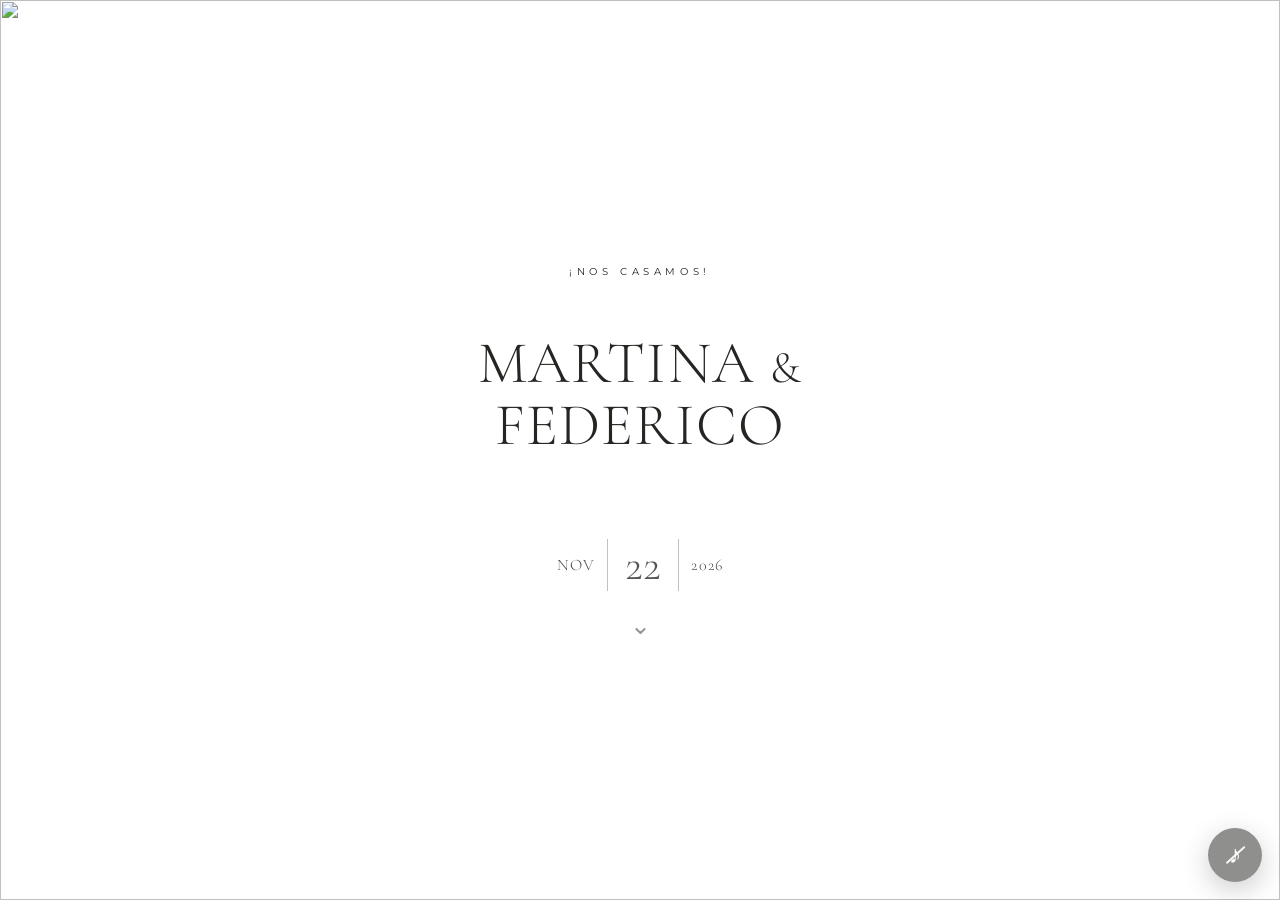
==== index.html @ 3eccc439 "Add files via upload" ====
<!doctype html>
<html lang="es">
<head>
<meta charset="utf-8">
<meta name="viewport" content="width=device-width,initial-scale=1,viewport-fit=cover">
<meta name="theme-color" content="#f8f7f4">
<title>Martina &amp; Federico · Botánica · Invitación</title>
<link rel="preconnect" href="https://fonts.googleapis.com">
<link rel="preconnect" href="https://fonts.gstatic.com" crossorigin>
<link href="https://fonts.googleapis.com/css2?family=Allura&amp;family=Bodoni+Moda:opsz,wght@6..96,400;6..96,500&amp;family=Cinzel:wght@400;500&amp;family=Cormorant+Garamond:wght@300;400;500;600&amp;family=DM+Serif+Display&amp;family=Italiana&amp;family=Libre+Baskerville:wght@400;700&amp;family=Marcellus&amp;family=Montserrat:wght@300;400;500;600&amp;family=Mrs+Saint+Delafield&amp;family=Patrick+Hand&amp;family=Playfair+Display:wght@400;500;600&amp;family=Sacramento&amp;display=swap" rel="stylesheet">
<link href="style.css?v=3" rel="stylesheet">
</head>
<body>
<main class="catalog">
<article class="invite invite-01" data-couple="Martina &amp; Federico" data-date="2026-11-22T19:00:00" data-duration="6" data-location="Iglesia San Juan Bautista, Montevideo, Uruguay">
<section class="s1-hero section section-hero">
<picture class="hero-botanical-frame" aria-hidden="true">
  <source media="(max-width: 700px)" srcset="assets/hero_botanical_mobile.png">
  <img src="assets/hero_botanical_desktop.png" alt="">
</picture>
<div class="hero-center">
<p class="tiny caps">¡NOS CASAMOS!</p>
<h1 class="serif-names">MARTINA <span>&amp;</span><br/>FEDERICO</h1>
<div class="date-stack"><span>NOV</span><b>22</b><span>2026</span></div>
<button aria-label="Seguir" class="chevron" data-next-section="">⌄</button>
</div>
</section>
<section class="s1-count band band-mist">
<p class="band-kicker">Bienvenidos a nuestra boda</p>
<div class="digital-countdown" data-countdown="digital"></div>
</section>
<section class="section s1-events">
<div class="twocol narrow-wide">
<div class="event-simple">
<img alt="" aria-hidden="true" class="ref-icon event-ref" src="assets/icon_church.png"/>
<h2>CEREMONIA</h2>
<p>22 de Noviembre<br/>19:00 hs<br/>Iglesia San Juan Bautista<br/>Montevideo</p>
<button class="pill pill-sage" data-map="Iglesia San Juan Bautista Montevideo Uruguay">LLEGAR A LA CEREMONIA</button>
</div>
<div class="event-simple">
<img alt="" aria-hidden="true" class="ref-icon event-ref" src="assets/icon_toast.png"/>
<h2>FIESTA</h2>
<p>Después de la ceremonia<br/>La Baguala<br/>Camino de los Horneros<br/>¡Te esperamos!</p>
<button class="pill pill-sage" data-map="Camino de los Horneros Canelones Uruguay">LLEGAR A LA FIESTA</button>
</div>
</div>
</section>
<section class="section s1-gallery">
<h2 class="section-title">NOSOTROS...</h2>
<div class="photo-strip four">
<img alt="Pareja caminando" decoding="async" loading="lazy" referrerpolicy="no-referrer" src="https://images.unsplash.com/photo-1520854221256-17451cc331bf?auto=format&amp;fit=crop&amp;w=900&amp;q=88"/>
<img alt="Pareja celebrando" decoding="async" loading="lazy" referrerpolicy="no-referrer" src="https://images.unsplash.com/photo-1511285560929-80b456fea0bc?auto=format&amp;fit=crop&amp;w=900&amp;q=88"/>
<img alt="Pareja al aire libre" decoding="async" loading="lazy" referrerpolicy="no-referrer" src="https://images.unsplash.com/photo-1522673607200-164d1b6ce486?auto=format&amp;fit=crop&amp;w=900&amp;q=88"/>
<img alt="Pareja abrazada" decoding="async" loading="lazy" referrerpolicy="no-referrer" src="https://images.unsplash.com/photo-1516589178581-6cd7833ae3b2?auto=format&amp;fit=crop&amp;w=900&amp;q=88"/>
</div>
</section>
<section class="band band-sage gift-band">
<img alt="" aria-hidden="true" class="ref-icon gift-ref" src="assets/icon_gift_white.png"/>
<p>Si deseás realizarnos un regalo podés colaborar con nuestra Luna de Miel.</p>
<button class="pill pill-white" data-gift="">VER DATOS BANCARIOS</button>
</section>
<section class="section social-block">
<img alt="" aria-hidden="true" class="ref-icon instagram-ref" src="assets/icon_instagram.png"/>
<h2>@martinafede</h2>
<p>¡Preparate para nuestro gran día!<br/>Ya podés seguirnos y etiquetarnos en tus fotos y videos.</p>
<button class="pill pill-sage">VER EN INSTAGRAM</button>
</section>
<section class="band band-mist dress-mini">
<img alt="" aria-hidden="true" class="ref-icon dress-ref" src="assets/icon_dresscode_white.png"/>
<p>DRESS CODE</p>
</section>
<section class="section rsvp-block paper-texture">
<h2 class="section-title">CONFIRMACIÓN DE ASISTENCIA</h2>
<p>Esperamos que seas parte de esta gran celebración. ¡Confirmá tu asistencia!</p>
<button class="pill pill-sage" data-rsvp="Martina &amp; Federico">CONFIRMAR ASISTENCIA</button>
</section>
<section class="section song-block">
<img alt="" aria-hidden="true" class="ref-icon music-ref" src="assets/icon_music.png"/>
<h2 class="section-title">¿QUÉ CANCIONES NO PUEDEN FALTAR?</h2>
<p>¡Ayudanos sugiriendo las canciones que pensás que no pueden faltar en la fiesta!</p>
<button class="pill pill-sage" data-song="">SUGERIR CANCIÓN</button>
</section>
<section class="band band-sage info-band">
<h2>INFO ÚTIL</h2>
<p>Te dejamos sugerencias de alojamiento y traslados para que aproveches este fin de semana al máximo.</p>
<button class="pill pill-white">VER MÁS</button>
</section>
<section class="band band-mist thank-band">¡Gracias por acompañarnos en este momento tan importante!</section>
<footer class="footer-demo"><div><b>¿TE GUSTÓ NUESTRO DEMO?</b><span>Contactanos · Invitaciones personalizadas</span></div><div><b>SEGUINOS EN INSTAGRAM</b><span>@artedecostudio</span></div></footer>
</article>
</main>
<audio data-invite-track="0" src="assets/track-01.mp3" loop preload="metadata"></audio>
<button aria-label="Activar música" aria-pressed="false" class="music-fab" id="musicFab" type="button"><span class="music-note">♪</span><span class="music-state">OFF</span></button>
<div class="lightbox" id="lightbox" aria-hidden="true"><button aria-label="Cerrar" class="lightbox-backdrop" data-lightbox-close></button><button aria-label="Cerrar" class="lightbox-close" data-lightbox-close>×</button><button aria-label="Anterior" class="lightbox-nav lightbox-prev" id="lightboxPrev">‹</button><div class="lightbox-stage"><img alt="" id="lightboxImg"/><div class="lightbox-caption" id="lightboxCaption"></div></div><button aria-label="Siguiente" class="lightbox-nav lightbox-next" id="lightboxNext">›</button></div>
<div class="modal" id="modal" aria-hidden="true"><button aria-label="Cerrar" class="modal-backdrop" data-close></button><div class="modal-card" role="dialog" aria-modal="true"><button aria-label="Cerrar" class="modal-x" data-close>×</button><div id="modalBody"></div></div></div>
<script src="script.js?v=2" defer></script>
</body>
</html>
---- style.css ----
:root{
  --ink:#4d4c49;
  --muted:#777570;
  --sage:#afc58e;
  --mist:#b9c6c5;
  --olive:#a9ae93;
  --beige:#d5c0ad;
  --blue:#6486a5;
  --ivory:#fbfaf7;
  --paper:#f9f7f1;
}
*{box-sizing:border-box}
html, body{margin:0;width:100%;height:100%;overflow:hidden;background:#fff;color:var(--ink);font-family:"Montserrat",Arial,sans-serif}
button{font:inherit;color:inherit}.catalog{display:flex;width:100vw;height:100dvh;overflow-x:auto;overflow-y:hidden;scroll-snap-type:x mandatory;scroll-behavior:smooth;scrollbar-width:none;overscroll-behavior:none}.catalog::-webkit-scrollbar, .invite::-webkit-scrollbar{display:none}.invite{position:relative;flex:0 0 100vw;width:100vw;height:100dvh;overflow-y:auto;overflow-x:hidden;scroll-snap-align:start;scroll-snap-stop:always;background:#fff;scroll-behavior:smooth;scrollbar-width:none}.section, .band{position:relative;width:100%;display:flex;align-items:center;justify-content:center;text-align:center}.section{padding:58px 5vw;background:#fff}.section-hero{min-height:100dvh}.band{padding:38px 5vw}.tiny{font-size:8px}.caps, .section-title, .event-simple h2, .spaced-title{letter-spacing:.22em}.section-title{font:400 15px "Montserrat",Arial,sans-serif;margin:0 0 25px}.narrow-wide{width:min(1030px,92vw);margin:auto}.twocol{display:grid;grid-template-columns:1fr 1fr;gap:70px}.pill{border:0;border-radius:30px;padding:8px 23px;font-size:7px;letter-spacing:.03em;cursor:pointer;transition:.2s;min-width:126px}.pill:hover{transform:translateY(-1px);filter:brightness(.98)}.pill-white{background:#fff;color:#89957d}.pill-sage{background:#abc184;color:#fff}.pill-olive{background:#a9ae93;color:#fff}.pill-gray{background:#d5d5d3;color:#fff}.pill-beige{background:#d8c3b0;color:#fff}.pill-blue{background:#6688a5;color:#fff}.text-link{border:0;background:none;text-decoration:underline;font-size:9px;cursor:pointer}.paper-texture, .paper-texture-blue{background-color:#faf8f4;background-image:url('assets/css_asset_01.svg')}.paper-texture-blue{background-color:#fbf9f3}
/* flotantes de referencia */
.sound-fab{position:fixed;z-index:1000;right:17px;top:16px;width:34px;height:34px;border-radius:50%;border:0;background:#8f908e;color:#fff;display:grid;place-items:center;font-size:11px;opacity:.92;cursor:pointer}.consult-fab{position:fixed;z-index:1000;right:17px;bottom:18px;display:flex;flex-direction:column;align-items:flex-end;gap:5px}.consult-fab span{font-size:7px;line-height:1.2;background:#252525;color:white;padding:6px 8px;border-radius:3px;text-align:center}.consult-fab button{width:34px;height:34px;border:0;border-radius:50%;background:#22dd66;color:white;font-size:19px;box-shadow:0 2px 6px #0002;cursor:pointer}.edge{position:fixed;z-index:999;top:40%;height:20%;width:34px;border:0;background:transparent;color:transparent;font-size:34px;cursor:pointer;transition:.25s}.edge:hover{color:#4448;background:linear-gradient(90deg,#fff9,transparent)}.edge-left{left:0}.edge-right{right:0}.edge-right:hover{background:linear-gradient(-90deg,#fff9,transparent)}
/* icons lineales puramente CSS */
.icon-line{width:42px;height:38px;margin:0 auto 15px;position:relative;color:#777}.church-icon:before{content:"⌂";position:absolute;inset:0;font:300 36px/38px "Cormorant Garamond",serif}.toast-icon:before{content:"♧";position:absolute;inset:0;font:300 37px/38px "Cormorant Garamond",serif;transform:rotate(90deg)}.gift-outline{width:28px;height:27px;border:1.4px solid currentColor;margin:0 auto 17px;position:relative}.gift-outline:before{content:"";position:absolute;left:-4px;right:-4px;top:5px;height:1px;background:currentColor}.gift-outline:after{content:"⌁";position:absolute;left:5px;top:-14px;font-size:22px}.instagram-outline{width:29px;height:29px;border:2px solid #30302e;border-radius:8px;margin:0 auto 15px;position:relative}.instagram-outline:before{content:"";position:absolute;width:8px;height:8px;border:2px solid #30302e;border-radius:50%;left:8px;top:8px}.instagram-outline:after{content:"";position:absolute;width:3px;height:3px;background:#30302e;border-radius:50%;right:5px;top:4px}.dress-outline{width:55px;height:30px;margin:auto;position:relative}.dress-outline:before{content:"♧  ♢";font:300 29px/30px "Cormorant Garamond",serif;letter-spacing:4px}.music-outline{font-size:35px;margin-bottom:16px;color:#505050}
/* 01 */
.invite-01{color:#50514d}.s1-hero{background:#fff;overflow:hidden}.hero-center{position:relative;z-index:3;transform:translateY(-6px)}.hero-center .tiny{letter-spacing:.38em;margin-bottom:24px}.serif-names{font:400 clamp(42px,4.2vw,61px)/1.05 "Cormorant Garamond",serif;letter-spacing:.01em;margin:0;color:#343633}.serif-names span{font-size:.75em;font-weight:300}.date-stack{display:flex;align-items:center;justify-content:center;gap:11px;margin-top:30px;color:#555}.date-stack span{font:400 10px "Cormorant Garamond",serif;letter-spacing:.08em}.date-stack b{font:300 31px "Cormorant Garamond",serif;padding:0 13px;border-left:1px solid #bfc2bd;border-right:1px solid #bfc2bd}.chevron{margin-top:28px;border:0;background:none;font-size:25px;font-weight:300;cursor:pointer;opacity:.6}.chevron.light{color:#fff}.botanical-sprig{position:absolute;pointer-events:none;z-index:1;filter:saturate(.82)}.sprig-tl{left:-8px;top:-12px;width:230px}.sprig-tr{right:-5px;top:-4px;width:205px}.sprig-bl{left:-18px;bottom:-18px;width:180px}.sprig-br{right:-8px;bottom:-18px;width:235px}.sprig-tc{left:50%;top:-8px;width:180px;transform:translateX(-50%)}.sprig-bc{left:50%;bottom:-13px;width:180px;transform:translateX(-50%)}.hero-center{position:relative;z-index:3;transform:translateY(-6px)}.hero-center .tiny{letter-spacing:.38em;margin-bottom:24px}.serif-names{font:400 clamp(42px,4.2vw,61px)/1.05 "Cormorant Garamond",serif;letter-spacing:.01em;margin:0;color:#343633}.serif-names span{font-size:.75em;font-weight:300}.date-stack{display:flex;align-items:center;justify-content:center;gap:11px;margin-top:30px;color:#555}.date-stack span{font:400 10px "Cormorant Garamond",serif;letter-spacing:.08em}.date-stack b{font:300 31px "Cormorant Garamond",serif;padding:0 13px;border-left:1px solid #bfc2bd;border-right:1px solid #bfc2bd}.chevron{margin-top:28px;border:0;background:none;font-size:25px;font-weight:300;cursor:pointer;opacity:.6}.chevron.light{color:#fff}.band-mist{background:#b8c5c4;color:white}.band-sage{background:#b2c78f;color:#fff}.band-kicker{font-size:8px;margin:0 0 9px;opacity:.88}.digital-countdown{display:flex;align-items:flex-end;justify-content:center;gap:18px;color:inherit}.digital-countdown .unit{min-width:48px;position:relative}.digital-countdown .unit:not(:last-child):after{content:":" ;position:absolute;right:-12px;top:-1px;font-size:18px}.digital-countdown b{display:block;font-size:20px;font-weight:400;letter-spacing:.06em}.digital-countdown span{display:block;font-size:6px;margin-top:2px;opacity:.75}.s1-events{min-height:295px}.event-simple h2{font-size:13px;font-weight:400;margin:0 0 11px}.event-simple p{font:300 9px/1.65 "Montserrat",sans-serif;color:#71726e;margin:0 0 13px}.s1-gallery{min-height:350px;flex-direction:column}.photo-strip{width:min(1050px,90vw);display:grid;gap:3px}.photo-strip.four{grid-template-columns:repeat(4,1fr)}.photo-strip img{width:100%;height:178px;object-fit:cover;display:block}.gift-band{min-height:205px;flex-direction:column;font-size:8px}.gift-band p{opacity:.9}.social-block{min-height:240px;flex-direction:column}.social-block h2{font-size:14px;font-weight:400;margin:0 0 7px}.social-block p{font-size:8px;line-height:1.7;color:#74736f}.dress-mini{height:120px;flex-direction:column;color:#fff;font-size:7px;letter-spacing:.16em}.rsvp-block{min-height:260px;flex-direction:column}.rsvp-block p, .song-block p, .info-band p{font-size:8px;line-height:1.65;color:#76736f}.song-block{min-height:280px;flex-direction:column}.info-band{min-height:210px;flex-direction:column;color:#fff}.info-band h2{font-size:14px;font-weight:400;letter-spacing:.22em}.info-band p{color:#fff;opacity:.78}.thank-band{min-height:110px;font-size:7px;color:#fff}.footer-demo{min-height:110px;padding:28px 9vw;display:grid;grid-template-columns:1fr 1fr;gap:50px;background:#fff}.footer-demo div{display:flex;flex-direction:column;gap:4px}.footer-demo b{font-size:10px;letter-spacing:.18em;font-weight:400}.footer-demo span{font-size:7px;color:#777}
/* 02 */
.photo-hero{padding:0;overflow:hidden}.photo-cover{position:absolute;inset:0;background-size:cover;background-position:center}.darken{position:absolute;inset:0;background:rgba(23,28,24,.30)}.script-hero{position:relative;z-index:2;color:#fff}.arc-text{display:block;font-size:10px;letter-spacing:.34em;transform:translateY(12px)}.script-hero h1{font:400 clamp(58px,6.8vw,96px)/.72 "Mrs Saint Delafield",cursive;margin:24px 0 18px}.script-hero h1 small{font-size:.56em}.photo-grid{display:grid;width:min(1050px,92vw);margin:auto;gap:3px}.photo-grid.eight{grid-template-columns:repeat(4,1fr)}.photo-grid.eight img{width:100%;height:160px;object-fit:cover;display:block}
/* 03 */
.giant-date{position:absolute;inset:30px 0 0;display:flex;flex-direction:column;align-items:center;justify-content:center;font:300 118px/.58 "Cormorant Garamond",serif;color:#dcdad6;opacity:.9;letter-spacing:-.04em}
/* 04 */
.champagne-doodle{width:180px;color:#49627d;margin-bottom:3px}.doodle-heart{fill:#bd3434;stroke:none;font-size:11px}.hand-name{font:500 36px "Caveat",cursive;color:#264c77;margin:3px 0}.hand-sub{font:500 14px "Caveat",cursive;margin:0}.ring-countdown{display:flex;justify-content:center;gap:22px;margin:0 auto 22px}.ring-countdown .ring{width:86px;height:86px;border:1px solid #878a8c;border-left-color:transparent;border-radius:50%;display:flex;flex-direction:column;align-items:center;justify-content:center}.ring b{font:400 16px "Cormorant Garamond",serif}.ring span{font-size:6px;color:#777}.rings-doodle{font:300 50px "Cormorant Garamond",serif;margin:0 0 10px;letter-spacing:-14px;color:#333}.spaced-title{font:400 17px "Italiana",serif;margin:7px 0 17px}.wedding-details{width:min(720px,85vw);gap:90px}.wedding-details h3{font:400 17px "Cormorant Garamond",serif;color:#55728e;margin:0 0 8px}.wedding-details p{font:400 9px/1.5 "Cormorant Garamond",serif}.calendar-doodle{font-size:35px;margin:25px 0 8px}.bow-doodle{font-size:35px}.camera-doodle{font:400 46px "Cormorant Garamond",serif}.nosotros-title{margin-top:42px!important}.photo-grid.compact{margin-top:18px}.balloon-doodle{font-size:40px;margin-bottom:12px}.party-white-card{position:relative;z-index:2;background:#fbfaf7;width:min(760px,86vw);padding:30px;color:#29343f}.party-white-card h2{font:400 16px "Italiana",serif;letter-spacing:.22em}.party-white-card p{font:400 9px/1.6 "Cormorant Garamond",serif}.party-lineart{position:absolute;left:0;right:0;bottom:-22px;height:155px;opacity:.22;background:repeating-radial-gradient(ellipse at center,#163d63 0 2px,transparent 3px 18px)}
/* 05 */
.beige-rings .ring{border-color:#8f8a83;border-left-color:transparent}.heart-disc{width:38px;height:38px;border-radius:50%;display:grid;place-items:center;background:#e0cdb9;color:white;margin:2px 0 14px;font-size:17px}.venue-cards{width:min(950px,88vw);display:grid;grid-template-columns:1fr 1fr;gap:45px}.venue-cards article{background:#fff}.venue-cards img{display:block;width:100%;height:240px;object-fit:cover}.venue-cards article>div{padding:18px 25px 23px}.venue-cards h2{font:400 18px "Cormorant Garamond",serif;color:#c7b39f;margin:0 0 7px}.venue-cards p{font:400 9px/1.55 "Cormorant Garamond",serif;color:#777}.bokeh-photo{position:absolute;inset:0;background-image:url("https://images.unsplash.com/photo-1519167758481-83f550bb49b3?auto=format&fit=crop&w=1900&q=88");background-size:cover;background-position:center;filter:blur(1px)}.rsvp-glass{position:relative;z-index:2;width:min(650px,78vw);background:rgba(255,255,255,.86);padding:38px}.rsvp-glass h2{font:400 18px "Cormorant Garamond",serif;color:#c6b29d}.rsvp-glass p{font:400 9px "Cormorant Garamond",serif}.rsvp-glass .pill{display:block;margin:8px auto}.single-carousel{display:grid;grid-template-columns:60px minmax(250px,430px) 60px;align-items:center;gap:15px;margin-top:35px}.single-carousel img{width:100%;height:300px;object-fit:cover}.slide-arrow{border:0;background:none;font:400 28px "Cormorant Garamond",serif;cursor:pointer}.wood-texture{min-height:320px;background-color:#eee8e1;background-image:repeating-linear-gradient(0deg,#fff2 0 2px,#00000005 3px 4px)}.gift-card{width:min(700px,80vw);background:#fffffff0;padding:35px}.gift-circle{width:38px;height:38px;border-radius:50%;background:#e5d4c3;color:#fff;display:grid;place-items:center;margin:0 auto 15px}.gift-card p{font:400 9px "Cormorant Garamond",serif}.closing-photo{position:absolute;inset:0;background-image:linear-gradient(#39434775,#39434775),url("https://images.unsplash.com/photo-1494774157365-9e04c6720e47?auto=format&fit=crop&w=1900&q=86");background-size:cover;background-position:center 45%;filter:blur(1px)}
/* modal */
.modal{position:fixed;inset:0;z-index:2000;display:none;place-items:center}.modal.open{display:grid}.modal-backdrop{position:absolute;inset:0;border:0;background:#0008}.modal-card{position:relative;width:min(500px,88vw);background:#fff;padding:38px 32px;text-align:center;box-shadow:0 20px 80px #0003}.modal-x{position:absolute;right:10px;top:7px;border:0;background:none;font-size:22px;cursor:pointer}.modal-card h2{font:400 27px "Cormorant Garamond",serif}.modal-card p{font-size:10px;line-height:1.6}.modal-card form{display:grid;gap:9px}.modal-card input, .modal-card textarea, .modal-card select{width:100%;padding:10px 12px;border:1px solid #ddd;background:#fff;font:400 11px "Montserrat",sans-serif}.modal-card textarea{min-height:72px;resize:vertical}
@media(max-width:720px){
 .section{padding:48px 20px}.section-hero{min-height:100svh}.twocol{grid-template-columns:1fr;gap:45px}.event-simple+.event-simple{border-top:1px solid #eee;padding-top:35px}.photo-strip.four{grid-template-columns:repeat(2,1fr)}.photo-strip img{height:145px}.photo-grid.eight{grid-template-columns:repeat(2,1fr)}.photo-grid.eight img{height:150px}.footer-demo{grid-template-columns:1fr;text-align:center;gap:18px}.digital-countdown{gap:11px}.digital-countdown .unit{min-width:40px}.ring-countdown{gap:8px}.ring-countdown .ring{width:65px;height:65px}.wedding-details{grid-template-columns:1fr;gap:20px}.venue-cards{grid-template-columns:1fr;gap:25px}.venue-cards img{height:220px}.single-carousel{grid-template-columns:35px minmax(220px,1fr) 35px}.single-carousel img{height:330px}.consult-fab{right:10px;bottom:12px}.sound-fab{right:10px;top:10px}.edge{display:none}.sprig-tl{width:175px}.sprig-tr{width:155px}.sprig-bl{width:140px}.sprig-br{width:175px}.sprig-tc{width:135px}.sprig-bc{width:145px}
}
@media(prefers-reduced-motion:reduce){*{scroll-behavior:auto!important;transition:none!important}}

/* ================================================================
   REFERENCIA DEL VIDEO · ORNAMENTOS E ILUSTRACIONES EXTRAÍDOS
   La versión anterior dibujaba estos elementos con símbolos/CSS.
   Esta capa usa los trazos y acuarelas de la referencia para que la
   silueta, grosor y composición sean mucho más fieles.
   ================================================================ */
.ref-icon, .doodle-img, .botanical-ref, .heart-disc-ref, .gift-circle-ref{display:block;object-fit:contain;pointer-events:none;user-select:none}
.ref-icon{height:auto;margin-left:auto;margin-right:auto}
.event-ref{width:78px;height:82px;margin-bottom:22px}
.event-simple:nth-child(2) .event-ref{width:60px}
.gift-ref{width:58px;margin-bottom:18px}
.instagram-ref{width:58px;margin-bottom:20px}
.dress-ref{width:72px;margin-bottom:8px}
.music-ref{width:57px;margin-bottom:20px}

/* 01 · acuarelas reales del primer modelo */
.s1-hero{isolation:isolate}
.botanical-ref{position:absolute;z-index:1;filter:none}
.botanical-tl{left:-1px;top:-1px;width:13.6vw;max-width:185px;min-width:120px}
.botanical-top{left:41.4%;top:-1px;width:22.4vw;max-width:305px;transform:translateX(0)}
.botanical-br{right:-1px;top:53%;width:8.8vw;max-width:119px;min-width:76px}
.botanical-bottom{left:47.2%;bottom:-1px;width:12.1vw;max-width:165px;min-width:100px}
.botanical-shadow{z-index:0;opacity:.13;filter:grayscale(1) blur(7px) saturate(.2);transform-origin:center;mix-blend-mode:multiply}
.botanical-shadow-left{width:260px;left:29%;top:38%;transform:rotate(36deg) scale(1.28)}
.botanical-shadow-right{width:240px;left:43%;bottom:5%;transform:rotate(-18deg) scale(1.35)}
.s1-hero .hero-center{z-index:3;transform:translateY(-2px)}
.s1-hero .hero-center .tiny{font-size:10px;letter-spacing:.46em;margin-bottom:54px;color:#252522}
.s1-hero .serif-names{font-family:"Cormorant Garamond",serif;font-size:clamp(52px,4.65vw,64px);font-weight:300;line-height:1.05;letter-spacing:.018em;color:#252522}
.s1-hero .date-stack{margin-top:82px;gap:12px}
.s1-hero .date-stack span{font-size:16px;font-weight:300;color:#4b4c49}
.s1-hero .date-stack b{font-size:44px;font-weight:300;padding:0 17px;line-height:1.2}
.s1-hero .chevron{margin-top:18px}
.s1-count{min-height:205px;padding:24px 5vw}
.s1-count .band-kicker{font-size:15px;margin-bottom:27px}
.s1-count .digital-countdown b{font-size:30px;font-weight:500}
.s1-count .digital-countdown span{font-size:10px;margin-top:8px}
.s1-count .digital-countdown{gap:28px}
.s1-count .digital-countdown .unit{min-width:62px}
.s1-count .digital-countdown .unit:not(:last-child):after{right:-18px;top:-2px;font-size:26px}
.s1-events{min-height:430px;padding-top:55px;padding-bottom:55px}
.s1-events .event-simple h2{font-size:20px;letter-spacing:.18em;font-weight:400;margin-bottom:18px;color:#363735}
.s1-events .event-simple p{font-size:13px;line-height:1.55;color:#74746f;margin-bottom:19px}
.s1-events .pill{font-size:10px;padding:11px 34px;min-width:230px}
.gift-band{min-height:348px}
.gift-band p{font-size:14px;line-height:1.6}
.gift-band .pill{font-size:11px;padding:12px 38px}
.social-block{min-height:420px}
.social-block h2{font-size:28px;font-weight:400;margin:12px 0 21px}
.social-block p{font-size:13px;line-height:1.6}
.social-block .pill{font-size:11px;padding:12px 40px;margin-top:17px}
.dress-mini{height:215px}
.dress-mini p{font-size:11px;margin:9px 0 0}
.song-block{min-height:515px}
.song-block .section-title{font-size:19px;margin-top:5px;margin-bottom:24px}
.song-block p{font-size:13px}
.song-block .pill{font-size:11px;padding:12px 40px;margin-top:16px}

/* textura real de papel de las referencias */

.paper-texture-blue{background-color:#f7f5ef;background-image:url('assets/paper_blue_tile.jpg');background-repeat:repeat;background-size:320px 320px}

/* 03 · ramas fantasma similares a la referencia de Agus y Joan */





/* 04 · ilustraciones originales del modelo azul */


.champagne-tower-ref{width:285px;max-height:330px;margin:0 auto 12px}
.hand-name{font-family:"Patrick Hand",cursive;font-size:52px;font-weight:400;line-height:1;color:#233574;margin:4px 0 8px;letter-spacing:.01em}
.hand-sub{font-family:"Patrick Hand",cursive;font-size:20px;font-weight:400;color:#233574;margin:0}


.ring-countdown{gap:12px;margin-bottom:34px}
.ring-countdown .ring{position:relative;width:172px;height:172px;border:0!important;border-radius:50%;display:flex;align-items:center;justify-content:center;flex-direction:column;background:transparent}
.ring-countdown .ring::before{content:"";position:absolute;inset:0;border-radius:50%;background:conic-gradient(from -18deg,#777 0 83%,transparent 83% 100%);-webkit-mask:radial-gradient(farthest-side,transparent calc(100% - 1.2px),#000 calc(100% - 1.2px));mask:radial-gradient(farthest-side,transparent calc(100% - 1.2px),#000 calc(100% - 1.2px));opacity:.9}
.ring-countdown .ring b{font:400 36px/1 "Montserrat",sans-serif;color:#555;z-index:1}
.ring-countdown .ring span{font:300 17px/1.1 "Montserrat",sans-serif;color:#666;margin-top:14px;z-index:1}
.rings-ref{width:132px;margin:0 auto 36px}
.spaced-title{font-family:"Italiana",serif;font-size:28px;letter-spacing:.28em;font-weight:400;margin:0 0 43px;color:#323232}
.wedding-details{width:min(850px,82vw);gap:150px}
.wedding-details h3{font:400 26px "Montserrat",sans-serif;color:#6788a6;margin-bottom:16px}
.wedding-details p{font:300 14px/1.55 "Montserrat",sans-serif;color:#383838}




.calendar-ref{width:94px;margin:52px auto 18px}
.bow-ref{width:98px;margin:0 auto 28px}


.camera-ref{width:114px;margin:0 auto 25px}




.balloon-ref{width:108px;margin:0 auto 26px}



.party-lineart{position:absolute;z-index:0;top:0;left:50%;transform:translateX(-50%);width:600px;height:auto;opacity:1;object-fit:contain}
.party-white-card{z-index:1;width:min(945px,82vw);padding:42px 35px 45px;background:rgba(255,255,255,.94)}
.party-white-card h2{font-size:27px;letter-spacing:.32em;margin:0 0 22px}
.party-white-card p{font:300 17px/1.5 "Montserrat",sans-serif}
.party-white-card .pill{border-radius:0;font-size:15px;padding:13px 27px}

/* 05 · iconografía y texturas del modelo beige */



.heart-disc-ref{width:94px;margin:0 auto 22px}

.wood-texture{background-color:#eee9e3;background-image:url('assets/wood_tile.jpg');background-repeat:repeat;background-size:320px 320px}
.gift-card{width:min(780px,74vw);padding:42px 55px;background:rgba(255,255,255,.92)}
.gift-circle-ref{width:88px;margin:0 auto 22px}
.gift-card p{font-size:15px;line-height:1.5}
.gift-card .pill{font-size:11px;padding:12px 38px}

/* Desktop de la grabación (1364×640): proporciones de los elementos flotantes */
@media(min-width:721px){
  .sound-fab{width:50px;height:50px;right:45px;top:23px;font-size:15px;background:#969795}
  .consult-fab{right:17px;bottom:22px;gap:8px}.consult-fab span{font-size:11px;padding:9px 11px;border-radius:5px}.consult-fab button{width:58px;height:58px;font-size:27px}
}

@media(max-width:720px){
  .botanical-tl{width:145px;max-width:none}.botanical-top{width:210px;left:38%}.botanical-br{width:92px}.botanical-bottom{width:125px;left:42%}
  .botanical-shadow-left{width:180px;left:16%;top:42%}.botanical-shadow-right{width:160px;left:43%;bottom:8%}
  .s1-hero .hero-center .tiny{font-size:8px;margin-bottom:37px}.s1-hero .serif-names{font-size:46px}.s1-hero .date-stack{margin-top:55px}.s1-hero .date-stack span{font-size:12px}.s1-hero .date-stack b{font-size:36px}
  .event-ref{width:65px;height:70px}.event-simple:nth-child(2) .event-ref{width:52px}
  .gift-ref{width:52px}.instagram-ref{width:52px}.dress-ref{width:68px}.music-ref{width:52px}
  .s1-count .digital-countdown{gap:10px}.s1-count .digital-countdown .unit{min-width:49px}.s1-count .digital-countdown .unit:not(:last-child):after{right:-8px}.s1-count .digital-countdown b{font-size:23px}.s1-count .digital-countdown span{font-size:8px}
  .ring-countdown{gap:7px;max-width:100%}.ring-countdown .ring{width:78px;height:78px}.ring-countdown .ring b{font-size:20px}.ring-countdown .ring span{font-size:9px;margin-top:7px}
  .champagne-tower-ref{width:220px}.hand-name{font-size:42px}.hand-sub{font-size:18px}
  .rings-ref{width:115px;margin-bottom:25px}.spaced-title{font-size:20px;margin-bottom:30px}.wedding-details{gap:25px}.wedding-details h3{font-size:20px}.wedding-details p{font-size:12px}
  .calendar-ref{width:80px}.bow-ref{width:82px}.camera-ref{width:94px}.balloon-ref{width:90px}
  .party-lineart{width:420px}.party-white-card{width:92vw}.party-white-card h2{font-size:20px}.party-white-card p{font-size:13px}
  .heart-disc-ref{width:72px}.gift-circle-ref{width:72px}.gift-card{width:88vw;padding:32px 24px}.gift-card p{font-size:13px}
}
/* sombras botánicas exactas del modelo editorial */


/* La ilustración de pareja en la banda azul se usa como recorte exacto,
   sin vectorización para conservar el trazo del video. */
.party-lineart{width:565px;height:105px;opacity:1;object-fit:cover;mix-blend-mode:normal}
.party-lineart{display:none!important}
.party-art{position:absolute;z-index:0;left:50%;transform:translateX(-50%);display:block;object-fit:cover;pointer-events:none}
.party-art-top{top:0;width:505px;height:88px}
.party-art-bottom{bottom:0;width:505px;height:100px}
/* afinado final de las sombras vegetales de la portada: en la referencia
   son siluetas suaves, no manchas difusas */
.botanical-shadow{opacity:.09;filter:grayscale(1) blur(1.8px) saturate(.25);mix-blend-mode:multiply}
.botanical-shadow-left{width:215px;left:31%;top:42%;transform:rotate(34deg) scale(1.08)}
.botanical-shadow-right{width:190px;left:48%;bottom:7%;transform:rotate(-15deg) scale(1.12)}
.arc-svg{display:block;width:280px;height:82px;margin:0 auto -22px;overflow:visible}.arc-svg path{fill:none}.arc-svg text{fill:#fff;font:400 12px "Montserrat",sans-serif;letter-spacing:.34em}
/* modelo editorial: proporción del gran 22/11/26 y firma central */





/* =========================================================
   V4 · CORRECCIONES DE EXPERIENCIA Y FIDELIDAD
   ========================================================= */

/* 1) Capas decorativas fijas: el contenido se desplaza sobre ellas */
.invite > .fixed-art-layer{
  position:sticky;
  top:0;
  height:100dvh;
  margin-bottom:-100dvh;
  overflow:hidden;
  pointer-events:none;
  z-index:0;
}
.invite > .section, .invite > .band, .invite > footer{z-index:1}
.fixed-art-layer img{position:absolute;display:block;pointer-events:none;user-select:none}
.s1-hero > .botanical-ref{display:none!important}
.s1-hero{background:transparent!important;overflow:visible!important}
.invite-01{background:#fff}
.invite-01 > .section:not(.s1-hero){background:rgba(255,255,255,.935)}
.fixed-botanical .leaf-tl{left:-12px;top:-8px;width:min(14vw,190px)}
.fixed-botanical .leaf-top{left:41%;top:-5px;width:min(23vw,315px)}
.fixed-botanical .leaf-br{right:-4px;top:52%;width:min(9vw,125px)}
.fixed-botanical .leaf-bottom{left:47%;bottom:-3px;width:min(12.5vw,175px)}
/* Sombras botánicas: proporción y ángulo fieles a la referencia.
   Antes estaban sobredimensionadas y sin rotación, por eso parecían manchas. */
.fixed-botanical .shadow-soft-left{
  left:31%;top:42%;width:min(15.8vw,215px);
  opacity:.09;filter:grayscale(1) blur(1.8px) saturate(.25);
  mix-blend-mode:multiply;transform:rotate(34deg) scale(1.08);transform-origin:center;
}
.fixed-botanical .shadow-soft-right{
  left:48%;right:auto;bottom:7%;width:min(14vw,190px);
  opacity:.09;filter:grayscale(1) blur(1.8px) saturate(.25);
  mix-blend-mode:multiply;transform:rotate(-15deg) scale(1.12);transform-origin:center;
}

/* modelo editorial: ramas de fondo que permanecen quietas */





/* 2) Legibilidad: conserva el estilo pero elimina cuerpos microscópicos */
body{font-size:14px}
.tiny{font-size:10px}
.pill{font-size:10px;padding:10px 26px;min-height:36px;line-height:1.2}
.text-link{font-size:11px}
.band-kicker{font-size:11px}
.digital-countdown span{font-size:9px}
.event-simple h2{font-size:15px}
.event-simple p{font-size:12px;line-height:1.7}
.gift-band{font-size:12px}
.gift-band p{font-size:12px}
.social-block p, .rsvp-block p, .song-block p, .info-band p{font-size:12px;line-height:1.7}
.dress-mini{font-size:10px}
.thank-band{font-size:10px}
.footer-demo b{font-size:12px}.footer-demo span{font-size:10px}
.modal-card p{font-size:13px}.modal-card input, .modal-card textarea, .modal-card select{font-size:13px}
.gift-card p, .rsvp-glass p, .venue-cards p{font-size:12px;line-height:1.6}

/* 3) Agendar evento */
.calendar-actions{display:flex;flex-wrap:wrap;justify-content:center;gap:12px;margin-top:22px}
.calendar-link{display:inline-flex;align-items:center;justify-content:center;text-decoration:none}

/* 4) Fotos ampliables */
.zoomable-photo{cursor:zoom-in;transition:transform .25s ease,filter .25s ease}
.zoomable-photo:hover{transform:scale(1.012);filter:brightness(1.02)}
.lightbox{position:fixed;inset:0;z-index:5000;display:none;align-items:center;justify-content:center;padding:28px}
.lightbox.open{display:flex}
.lightbox-backdrop{position:absolute;inset:0;border:0;background:rgba(13,13,13,.93);backdrop-filter:blur(8px)}
.lightbox-stage{position:relative;z-index:1;width:min(1120px,92vw);height:min(84dvh,900px);display:flex;align-items:center;justify-content:center}
.lightbox-stage img{max-width:100%;max-height:100%;object-fit:contain;box-shadow:0 24px 80px #0008}
.lightbox-caption{position:absolute;left:50%;bottom:-28px;transform:translateX(-50%);color:#fff;font-size:12px;white-space:nowrap;max-width:80vw;overflow:hidden;text-overflow:ellipsis}
.lightbox-close, .lightbox-nav{position:fixed;z-index:2;border:0;color:#fff;background:rgba(255,255,255,.12);backdrop-filter:blur(8px);cursor:pointer;display:grid;place-items:center}
.lightbox-close{right:22px;top:20px;width:44px;height:44px;border-radius:50%;font-size:28px}
.lightbox-nav{top:50%;width:48px;height:70px;transform:translateY(-50%);font:300 42px/1 "Cormorant Garamond",serif}
.lightbox-prev{left:16px}.lightbox-next{right:16px}

/* 5) Único flotante: música. Sustituye por completo WhatsApp y el viejo sound button. */
.sound-fab, .consult-fab{display:none!important}
.music-fab{position:fixed;z-index:1500;right:18px;bottom:18px;width:54px;height:54px;border:0;border-radius:50%;background:#8f908e;color:#fff;box-shadow:0 8px 28px #0003;cursor:pointer;display:grid;place-items:center;transition:.25s ease}
.music-fab:hover{transform:translateY(-2px) scale(1.03)}
.music-fab .music-note{font:400 25px/1 Georgia,serif;transform:translateY(-1px)}
.music-fab .music-state{position:absolute;right:42px;bottom:14px;min-width:34px;padding:4px 7px;border-radius:12px;background:#202020d9;color:#fff;font-size:8px;letter-spacing:.08em;opacity:.84}
.music-fab.is-playing{background:#728b74;box-shadow:0 0 0 6px #728b7425,0 8px 28px #0003}
.music-fab.is-playing .music-note{animation:musicPulse 1.25s ease-in-out infinite}
@keyframes musicPulse{0%,100%{transform:translateY(-1px) scale(1)}50%{transform:translateY(-2px) scale(1.12)}}

@media(max-width:720px){
  body{font-size:14px}
  .section{padding-left:24px;padding-right:24px}
  .tiny{font-size:10px}
  .pill{font-size:11px;padding:11px 25px;min-height:39px}
  .event-simple p, .gift-band p, .social-block p, .rsvp-block p, .song-block p, .info-band p{font-size:13px}
  .footer-demo span{font-size:11px}
  .fixed-botanical .leaf-tl{width:145px;left:-16px}
  .fixed-botanical .leaf-top{width:210px;left:37%}
  .fixed-botanical .leaf-br{width:94px;right:-12px}
  .fixed-botanical .leaf-bottom{width:130px;left:41%}
  .fixed-botanical .shadow-soft-left{width:180px;left:16%;top:42%;opacity:.085;transform:rotate(34deg) scale(1.02)}
  .fixed-botanical .shadow-soft-right{width:160px;left:43%;right:auto;bottom:8%;opacity:.08;transform:rotate(-15deg) scale(1.04)}
  
  
  .music-fab{right:12px;bottom:12px;width:52px;height:52px}
  .lightbox{padding:18px}.lightbox-nav{width:42px;height:62px}.lightbox-prev{left:6px}.lightbox-next{right:6px}.lightbox-close{right:10px;top:10px}
}


/* control musical final: nota tachada cuando está apagado */
.music-fab .music-state{display:none!important}
.music-fab::after{content:"";position:absolute;width:25px;height:1.7px;background:#fff;transform:rotate(-42deg);border-radius:2px;opacity:.92;transition:.2s}
.music-fab.is-playing::after{opacity:0;transform:rotate(-42deg) scale(.6)}

@media(max-width:720px){.digital-countdown span{font-size:10px}.ring-countdown .ring span{font-size:10px!important}}


/* =========================================================
   06–15 · NUEVA COLECCIÓN DE BODAS V5
   ========================================================= */
.fd-theme{
  --fd-bg:#fbfaf6;--fd-ink:#383634;--fd-accent:#b59a63;--fd-soft:#eee9df;--fd-contrast:#fff;
  color:var(--fd-ink);background:var(--fd-bg);font-size:15px;
}
.fd-theme .section{background:var(--fd-bg);padding:78px max(6vw,28px);overflow:hidden}
.fd-theme .fd-wrap{width:min(1040px,91vw);margin:0 auto;position:relative;z-index:3}
.fd-centered{text-align:center}.fd-eyebrow{margin:0 0 12px;font:500 11px/1.4 "Montserrat",sans-serif;letter-spacing:.30em;text-transform:uppercase;color:var(--fd-accent)}
.fd-title{margin:0 0 14px;font:400 clamp(31px,4vw,52px)/1.06 "Cormorant Garamond",serif;color:var(--fd-ink)}
.fd-copy{max-width:640px;margin:0 auto 24px;font:400 15px/1.8 "Montserrat",sans-serif;color:color-mix(in srgb,var(--fd-ink) 72%,transparent)}
.fd-hero{min-height:100dvh;padding:56px 7vw!important;isolation:isolate;color:var(--fd-ink);background:var(--fd-bg)}
.fd-hero-inner{position:relative;z-index:4;width:min(760px,90vw)}
.fd-hero h1{margin:8px 0 16px;font:400 clamp(54px,8vw,104px)/.92 "Cormorant Garamond",serif;letter-spacing:-.025em}
.fd-hero h1 span{display:inline-block;margin:0 .08em;font-size:.62em;color:var(--fd-accent)}
.fd-hero-date{margin:14px 0;font:500 14px "Montserrat",sans-serif;letter-spacing:.24em}
.fd-hero-quote{max-width:520px;margin:22px auto 0;font:400 18px/1.55 "Cormorant Garamond",serif;font-style:italic}
.fd-scroll{border:0;background:transparent;color:var(--fd-accent);font-size:34px;margin-top:24px;cursor:pointer;animation:fdBounce 1.8s infinite}
@keyframes fdBounce{50%{transform:translateY(7px)}}
.fd-decor{position:absolute;pointer-events:none;z-index:1;color:var(--fd-accent)}
.fd-decor-a{inset:0}.fd-decor svg{position:absolute;width:min(430px,42vw);height:auto}.fd-decor-a svg:first-child{left:-30px;bottom:-34px}
.fd-count-band{min-height:180px;background:var(--fd-accent);color:var(--fd-contrast);padding:42px 5vw}.fd-count-label{font:500 10px "Montserrat",sans-serif;letter-spacing:.28em;margin:0 0 17px}.fd-theme .digital-countdown{gap:28px}.fd-theme .digital-countdown .unit{min-width:62px}.fd-theme .digital-countdown b{font:400 31px "Cormorant Garamond",serif}.fd-theme .digital-countdown span{font-size:9px;letter-spacing:.12em}.fd-theme .digital-countdown .unit:not(:last-child):after{font-size:25px;right:-17px;top:4px}.fd-theme .ring-countdown{gap:15px;margin:0}.fd-theme .ring-countdown .ring{width:91px;height:91px;border-color:color-mix(in srgb,var(--fd-contrast) 76%,transparent);color:var(--fd-contrast)}.fd-theme .ring b{font-size:25px}.fd-theme .ring span{font:500 8px "Montserrat",sans-serif;color:inherit;text-transform:uppercase;letter-spacing:.08em}
.fd-invite-note{min-height:330px}.fd-event-grid{display:grid;grid-template-columns:1fr 1fr;gap:24px;margin-top:32px}.fd-event-grid article{padding:38px 30px;border:1px solid color-mix(in srgb,var(--fd-accent) 45%,transparent);background:color-mix(in srgb,var(--fd-bg) 91%,white);min-height:285px;display:flex;flex-direction:column;align-items:center;justify-content:center}.fd-event-icon{display:block;font:400 40px "Cormorant Garamond",serif;color:var(--fd-accent);margin-bottom:8px}.fd-event-grid h3{font:400 30px "Cormorant Garamond",serif;margin:0 0 12px}.fd-event-grid p{font:400 14px/1.7 "Montserrat",sans-serif;margin:0 0 18px}.fd-btn{border:1px solid var(--fd-accent);background:transparent;color:var(--fd-accent);border-radius:30px;padding:11px 23px;font:600 10px "Montserrat",sans-serif;letter-spacing:.10em;cursor:pointer;transition:.2s}.fd-btn:hover{transform:translateY(-2px);background:var(--fd-accent);color:var(--fd-contrast)}.fd-btn-strong{background:var(--fd-accent);color:var(--fd-contrast)}
.fd-gallery{background:var(--fd-soft)!important}.fd-photo-grid{display:grid;grid-template-columns:repeat(4,1fr);gap:8px;margin:31px 0 24px}.fd-photo-grid img{width:100%;height:280px;object-fit:cover;display:block;cursor:zoom-in;transition:.3s}.fd-photo-grid img:nth-child(even){transform:translateY(18px)}.fd-photo-grid img:hover{filter:brightness(.94);transform:translateY(-3px) scale(1.01)}.fd-photo-grid img:nth-child(even):hover{transform:translateY(13px) scale(1.01)}.fd-text-btn{border:0;background:transparent;border-bottom:1px solid currentColor;padding:7px 2px;font:600 10px "Montserrat",sans-serif;letter-spacing:.11em;cursor:pointer;color:var(--fd-accent)}
.fd-extras{min-height:480px}.fd-extra-grid{display:grid;grid-template-columns:repeat(4,1fr);gap:13px;margin-top:34px}.fd-extra-grid button{border:0;background:var(--fd-soft);padding:30px 18px;min-height:175px;color:var(--fd-ink);cursor:pointer;transition:.25s}.fd-extra-grid button:hover{transform:translateY(-4px)}.fd-extra-grid span{display:block;color:var(--fd-accent);font:400 35px "Cormorant Garamond",serif;margin-bottom:8px}.fd-extra-grid b{display:block;font:500 13px "Montserrat",sans-serif;letter-spacing:.05em;margin-bottom:7px}.fd-extra-grid small{font:400 11px/1.45 "Montserrat",sans-serif;opacity:.70}.fd-gifts{background:var(--fd-soft)!important;min-height:380px}.fd-big-icon{font:400 53px "Cormorant Garamond",serif;color:var(--fd-accent)}.fd-rsvp{min-height:430px}.fd-closing{min-height:270px;background:var(--fd-accent);color:var(--fd-contrast);text-align:center}.fd-closing p{font:600 10px "Montserrat",sans-serif;letter-spacing:.30em}.fd-closing h2{font:400 clamp(40px,5vw,68px) "Cormorant Garamond",serif;margin:9px 0}.fd-closing h2 span{font-size:.65em}.fd-closing small{font:400 11px "Montserrat",sans-serif;opacity:.78}
/* 06 Magnolias Gold */

/* 07 Vintage */

/* 08 Roses */

/* 09 Aurum Wine */
.fd-hero-photo{position:absolute;inset:0;background-size:cover;background-position:center;z-index:-3}.fd-hero-overlay{position:absolute;inset:0;background:linear-gradient(120deg,#3c081acc,#5b1524b5 52%,#17030a80);z-index:-2}
/* 10 Deluxe Classic */
.fd-monogram{position:absolute;top:22%;left:50%;transform:translateX(-50%);font:400 clamp(90px,13vw,160px) "Bodoni Moda",serif;color:#c4a45a10;letter-spacing:-.12em}.fd-monogram span{font-size:.35em;color:#c4a45a25}
/* 11 Magnolias Deep */

/* 12 Marsala */

/* 13 Rositas */

/* 14 Celestial Pearl · diseño original */

/* 15 Mediterráneo · diseño original */

@media(max-width:720px){
 .fd-theme .section{padding:58px 22px}.fd-hero{padding:44px 22px!important}.fd-hero h1{font-size:clamp(49px,16vw,78px)}.fd-hero-quote{font-size:17px}.fd-decor svg{width:330px}.fd-event-grid{grid-template-columns:1fr;gap:13px}.fd-event-grid article{min-height:230px;padding:29px 20px}.fd-photo-grid{grid-template-columns:1fr 1fr;gap:5px}.fd-photo-grid img{height:230px}.fd-extra-grid{grid-template-columns:1fr 1fr;gap:8px}.fd-extra-grid button{min-height:145px;padding:23px 12px}.fd-theme .digital-countdown{gap:12px}.fd-theme .digital-countdown .unit{min-width:47px}.fd-theme .digital-countdown b{font-size:25px}.fd-theme .digital-countdown .unit:not(:last-child):after{right:-8px;font-size:19px}.fd-theme .ring-countdown{gap:7px}.fd-theme .ring-countdown .ring{width:70px;height:70px}.fd-theme .ring b{font-size:20px}.fd-copy{font-size:14px}.fd-monogram{top:25%;font-size:86px}
}

/* Standalone overrides */
.catalog{width:100vw;height:100dvh;overflow:hidden;display:block}.invite{width:100vw;max-width:100vw;flex:none;scroll-snap-align:none}.edge{display:none!important}

/* =========================================================
   BOTÁNICA HQ · hojas reconstruidas desde G387.eps
   - Recursos a alta resolución y transparencia real.
   - Sin filtros de ampliación que degraden las acuarelas.
   - Sombras generadas desde las mismas hojas, con blur horneado
     y margen transparente amplio (sin bordes rectangulares).
   ========================================================= */
.fixed-botanical{
  overflow:hidden;
}
.fixed-botanical .leaf-tl,
.fixed-botanical .leaf-top,
.fixed-botanical .leaf-br,
.fixed-botanical .leaf-bottom{
  z-index:2;
  opacity:.99;
  filter:none!important;
  image-rendering:auto;
  object-fit:contain;
  transform-origin:center;
}
.fixed-botanical .leaf-tl{
  left:-58px;
  top:-54px;
  width:min(16vw,220px);
  transform:scaleX(-1) rotate(-7deg);
}
.fixed-botanical .leaf-top{
  left:42%;
  top:-22px;
  width:min(29vw,395px);
  transform:translateX(-4%);
}
.fixed-botanical .leaf-br{
  right:-48px;
  top:54%;
  width:min(12vw,165px);
  transform:rotate(18deg);
}
.fixed-botanical .leaf-bottom{
  left:45%;
  bottom:-6px;
  width:min(22vw,300px);
  transform:rotate(180deg);
}

.fixed-botanical .shadow-soft-left,
.fixed-botanical .shadow-soft-right{
  z-index:0;
  display:block;
  object-fit:contain;
  filter:none!important;
  mix-blend-mode:multiply;
  transform-origin:center;
  pointer-events:none;
}
.fixed-botanical .shadow-soft-left{
  left:27%;
  top:41%;
  width:min(24vw,330px);
  opacity:.34;
  transform:rotate(2deg);
}
.fixed-botanical .shadow-soft-right{
  left:49%;
  top:49%;
  width:min(25vw,345px);
  opacity:.31;
  transform:rotate(-3deg);
}

@media(max-width:720px){
  .fixed-botanical .leaf-tl{
    width:190px;
    left:-62px;
    top:-35px;
  }
  .fixed-botanical .leaf-top{
    width:290px;
    left:31%;
    top:-14px;
  }
  .fixed-botanical .leaf-br{
    width:138px;
    right:-62px;
    top:53%;
  }
  .fixed-botanical .leaf-bottom{
    width:250px;
    left:27%;
    bottom:-2px;
    transform:rotate(180deg);
  }
  .fixed-botanical .shadow-soft-left{
    width:270px;
    left:5%;
    top:41%;
    opacity:.30;
  }
  .fixed-botanical .shadow-soft-right{
    width:280px;
    left:39%;
    top:50%;
    opacity:.28;
  }
}

/* =========================================================
   BOTÁNICA · COMPOSICIÓN FINAL BASADA EN G387
   La referencia no usa hojas flotando en el centro: el follaje
   abraza los bordes y deja el centro limpio para la información.
   Se eliminan por completo las antiguas sombras borrosas.
   ========================================================= */
.fixed-botanical.botanical-reference-frame{
  overflow:hidden;
  isolation:isolate;
}
.fixed-botanical.botanical-reference-frame .bot-ref{
  position:absolute;
  display:block;
  height:auto;
  max-width:none;
  object-fit:contain;
  opacity:1;
  filter:none!important;
  mix-blend-mode:normal!important;
  transform:none;
  image-rendering:auto;
}
/* Izquierda: tres masas escalonadas, como la tarjeta vertical de referencia */
.fixed-botanical .bot-ref-left-top{
  left:-1.8vw;
  top:-1.5vh;
  width:22vw;
  z-index:1;
}
.fixed-botanical .bot-ref-left-mid{
  left:-1.2vw;
  top:19vh;
  width:18vw;
  z-index:2;
}
.fixed-botanical .bot-ref-left-bottom{
  left:-1.2vw;
  bottom:-2vh;
  width:22vw;
  z-index:3;
}
/* Arriba/derecha: franja larga de ramas y flores, tomada del save-the-date */
.fixed-botanical .bot-ref-top-right{
  right:-1.2vw;
  top:-1.2vh;
  width:46vw;
  z-index:3;
}
/* Derecha: follaje lateral y lavado acuarelado, pegados al borde */
.fixed-botanical .bot-ref-right-mid{
  right:-1.2vw;
  top:34vh;
  width:18vw;
  z-index:2;
}
.fixed-botanical .bot-ref-right-bottom{
  right:-1.2vw;
  bottom:-2vh;
  width:18vw;
  z-index:1;
}
/* Asegura un centro limpio y legible, igual que la composición de referencia. */
.invite-01 .hero-center{z-index:5;position:relative}

@media(max-width:900px){
  .fixed-botanical .bot-ref-left-top{width:32vw;left:-5vw;top:-1vh}
  .fixed-botanical .bot-ref-left-mid{width:27vw;left:-4vw;top:22vh}
  .fixed-botanical .bot-ref-left-bottom{width:32vw;left:-4vw;bottom:-1vh}
  .fixed-botanical .bot-ref-top-right{width:61vw;right:-7vw;top:-.5vh}
  .fixed-botanical .bot-ref-right-mid{width:28vw;right:-5vw;top:37vh}
  .fixed-botanical .bot-ref-right-bottom{width:28vw;right:-5vw;bottom:-1vh}
}

@media(max-width:560px){
  .fixed-botanical .bot-ref-left-top{width:44vw;left:-10vw}
  .fixed-botanical .bot-ref-left-mid{width:34vw;left:-8vw;top:28vh}
  .fixed-botanical .bot-ref-left-bottom{width:42vw;left:-9vw}
  .fixed-botanical .bot-ref-top-right{width:78vw;right:-20vw}
  .fixed-botanical .bot-ref-right-mid{width:36vw;right:-10vw;top:42vh}
  .fixed-botanical .bot-ref-right-bottom{width:36vw;right:-10vw}
}

/* =========================================================
   FIX 2026-09-20 · BOTÁNICA VISIBLE EN LA PORTADA
   El arte botánico vive dentro del hero para evitar que el
   stacking context del contenedor desplazable lo oculte detrás
   del fondo blanco. Los assets están empaquetados en /assets.
   ========================================================= */
.s1-hero{
  position:relative!important;
  overflow:hidden!important;
  background:#fff!important;
  isolation:isolate;
}
.s1-hero > .hero-botanical-layer{
  position:absolute!important;
  inset:0!important;
  width:100%!important;
  height:100%!important;
  min-height:100%!important;
  margin:0!important;
  z-index:1!important;
  overflow:hidden!important;
  pointer-events:none!important;
}
.s1-hero > .hero-botanical-layer .bot-ref{
  visibility:visible!important;
  display:block!important;
  opacity:1!important;
}
.s1-hero > .hero-center{
  position:relative!important;
  z-index:5!important;
}
/* En la primera pantalla las masas vegetales abrazan los bordes
   y dejan el texto central completamente despejado. */
@media (min-width:901px){
  .s1-hero .bot-ref-left-top{left:-1.5vw;top:-1.2vh;width:23vw}
  .s1-hero .bot-ref-left-mid{left:-1.0vw;top:18vh;width:18.5vw}
  .s1-hero .bot-ref-left-bottom{left:-1.0vw;bottom:-2vh;width:22.5vw}
  .s1-hero .bot-ref-top-right{right:-1vw;top:-1vh;width:47vw}
  .s1-hero .bot-ref-right-mid{right:-1vw;top:33vh;width:18.5vw}
  .s1-hero .bot-ref-right-bottom{right:-1vw;bottom:-2vh;width:18.5vw}
}
@media (max-width:900px){
  .s1-hero .bot-ref-left-top{width:34vw;left:-6vw;top:-1vh}
  .s1-hero .bot-ref-left-mid{width:28vw;left:-5vw;top:21vh}
  .s1-hero .bot-ref-left-bottom{width:34vw;left:-5vw;bottom:-1vh}
  .s1-hero .bot-ref-top-right{width:64vw;right:-8vw;top:-.5vh}
  .s1-hero .bot-ref-right-mid{width:29vw;right:-6vw;top:36vh}
  .s1-hero .bot-ref-right-bottom{width:29vw;right:-6vw;bottom:-1vh}
}
@media (max-width:560px){
  .s1-hero .bot-ref-left-top{width:46vw;left:-11vw}
  .s1-hero .bot-ref-left-mid{width:36vw;left:-9vw;top:27vh}
  .s1-hero .bot-ref-left-bottom{width:44vw;left:-10vw}
  .s1-hero .bot-ref-top-right{width:82vw;right:-22vw}
  .s1-hero .bot-ref-right-mid{width:38vw;right:-11vw;top:41vh}
  .s1-hero .bot-ref-right-bottom{width:38vw;right:-11vw}
}


/* ==============================================================
   V2 2026-09-20 — HOJAS DE PORTADA GARANTIZADAS
   Capa nueva, independiente de fixed-art-layer y de reglas antiguas.
   Las seis acuarelas están además embebidas en el HTML como data URI,
   por lo que se ven incluso si se abre index.html sin la carpeta assets.
   ============================================================== */
.s1-hero{
  position:relative!important;
  isolation:isolate!important;
  overflow:hidden!important;
  background:#fff!important;
}
.hero-botanical-v2{
  position:absolute!important;
  inset:0!important;
  z-index:2!important;
  pointer-events:none!important;
  overflow:hidden!important;
}
.hero-botanical-v2 .hero-leaf{
  position:absolute!important;
  display:block!important;
  visibility:visible!important;
  opacity:1!important;
  height:auto!important;
  max-width:none!important;
  pointer-events:none!important;
  user-select:none!important;
  -webkit-user-drag:none!important;
}
.s1-hero > .hero-center{
  position:relative!important;
  z-index:10!important;
}
/* Desktop: follaje claramente visible alrededor del primer viewport */
.hero-leaf-left-top{left:-2.5vw!important;top:-2.5vh!important;width:min(28vw,390px)!important;z-index:4!important}
.hero-leaf-left-mid{left:-2vw!important;top:15vh!important;width:min(20vw,285px)!important;z-index:3!important}
.hero-leaf-left-bottom{left:-2vw!important;bottom:-14vh!important;width:min(23vw,320px)!important;z-index:2!important}
.hero-leaf-top-right{right:-2vw!important;top:-2.5vh!important;width:min(59vw,805px)!important;z-index:4!important}
.hero-leaf-right-mid{right:-2.5vw!important;top:31vh!important;width:min(22vw,305px)!important;z-index:3!important}
.hero-leaf-right-bottom{right:-2vw!important;bottom:-11vh!important;width:min(22vw,305px)!important;z-index:2!important}

@media(max-width:900px){
  .hero-leaf-left-top{left:-8vw!important;top:-1vh!important;width:42vw!important}
  .hero-leaf-left-mid{left:-7vw!important;top:22vh!important;width:31vw!important}
  .hero-leaf-left-bottom{left:-8vw!important;bottom:-8vh!important;width:36vw!important}
  .hero-leaf-top-right{right:-13vw!important;top:-1vh!important;width:78vw!important}
  .hero-leaf-right-mid{right:-8vw!important;top:38vh!important;width:33vw!important}
  .hero-leaf-right-bottom{right:-8vw!important;bottom:-7vh!important;width:33vw!important}
}
@media(max-width:560px){
  .hero-leaf-left-top{left:-15vw!important;top:-1vh!important;width:58vw!important}
  .hero-leaf-left-mid{left:-13vw!important;top:28vh!important;width:42vw!important}
  .hero-leaf-left-bottom{left:-14vw!important;bottom:-5vh!important;width:48vw!important}
  .hero-leaf-top-right{right:-28vw!important;top:-1vh!important;width:104vw!important}
  .hero-leaf-right-mid{right:-14vw!important;top:43vh!important;width:45vw!important}
  .hero-leaf-right-bottom{right:-14vw!important;bottom:-5vh!important;width:45vw!important}
  .s1-hero > .hero-center{width:72vw!important}
}


/* ==============================================================
   V3 2026-09-20 — MARCO BOTÁNICO SIN RECTÁNGULOS NI COSTURAS
   Se sustituyen los seis paneles superpuestos por una sola composición
   previamente fusionada y con bordes desvanecidos. Esto evita las franjas
   verdes rectangulares visibles en la captura de GitHub Pages.
   ============================================================== */
.fixed-art-layer,
.hero-botanical-v2,
.hero-botanical-layer{
  display:none!important;
}
.s1-hero{
  position:relative!important;
  min-height:100dvh!important;
  overflow:hidden!important;
  background:#fff!important;
  isolation:isolate!important;
}
.hero-botanical-frame{
  position:absolute!important;
  inset:0!important;
  z-index:1!important;
  display:block!important;
  width:100%!important;
  height:100%!important;
  pointer-events:none!important;
  overflow:hidden!important;
}
.hero-botanical-frame img{
  display:block!important;
  width:100%!important;
  height:100%!important;
  object-fit:cover!important;
  object-position:center center!important;
  opacity:1!important;
  max-width:none!important;
  filter:none!important;
}
.s1-hero>.hero-center{
  position:relative!important;
  z-index:5!important;
}
@media(max-width:700px){
  .hero-botanical-frame img{
    object-position:center center!important;
  }
  .s1-hero>.hero-center{
    width:min(76vw,430px)!important;
  }
}
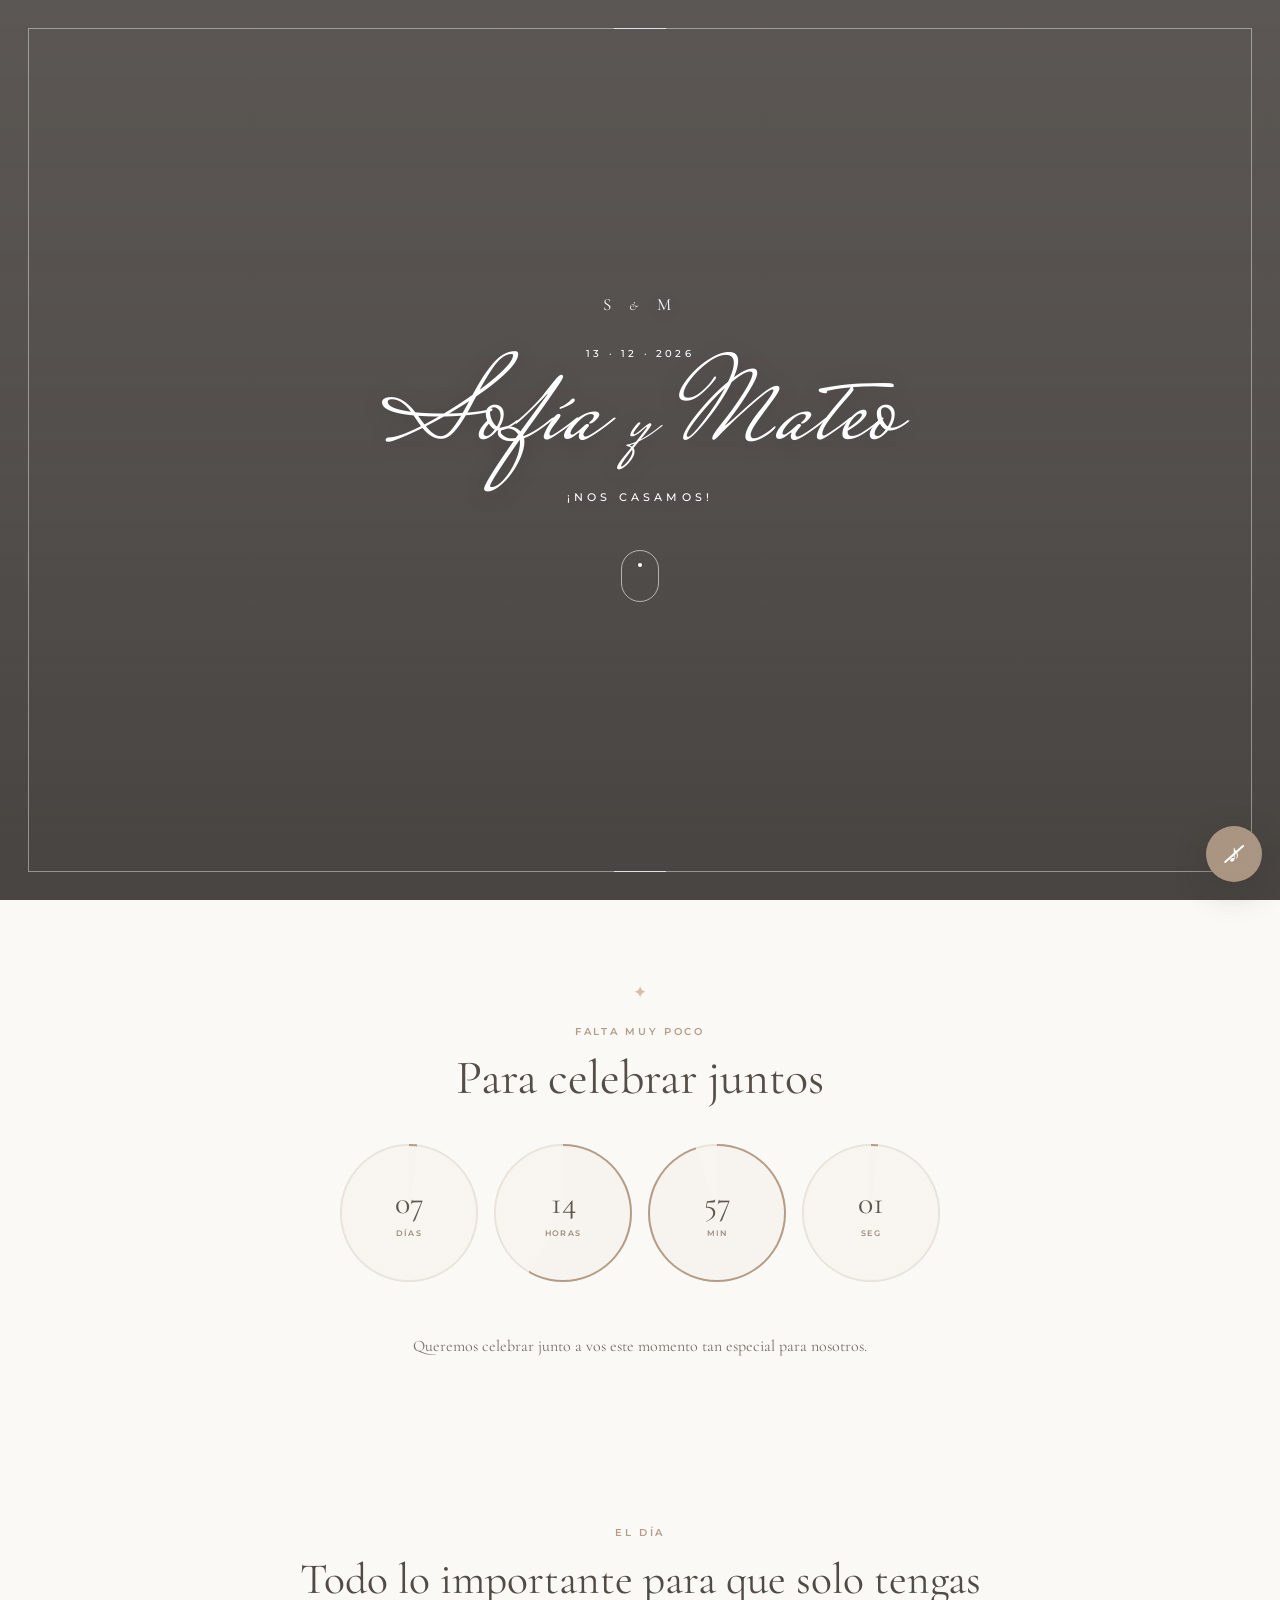
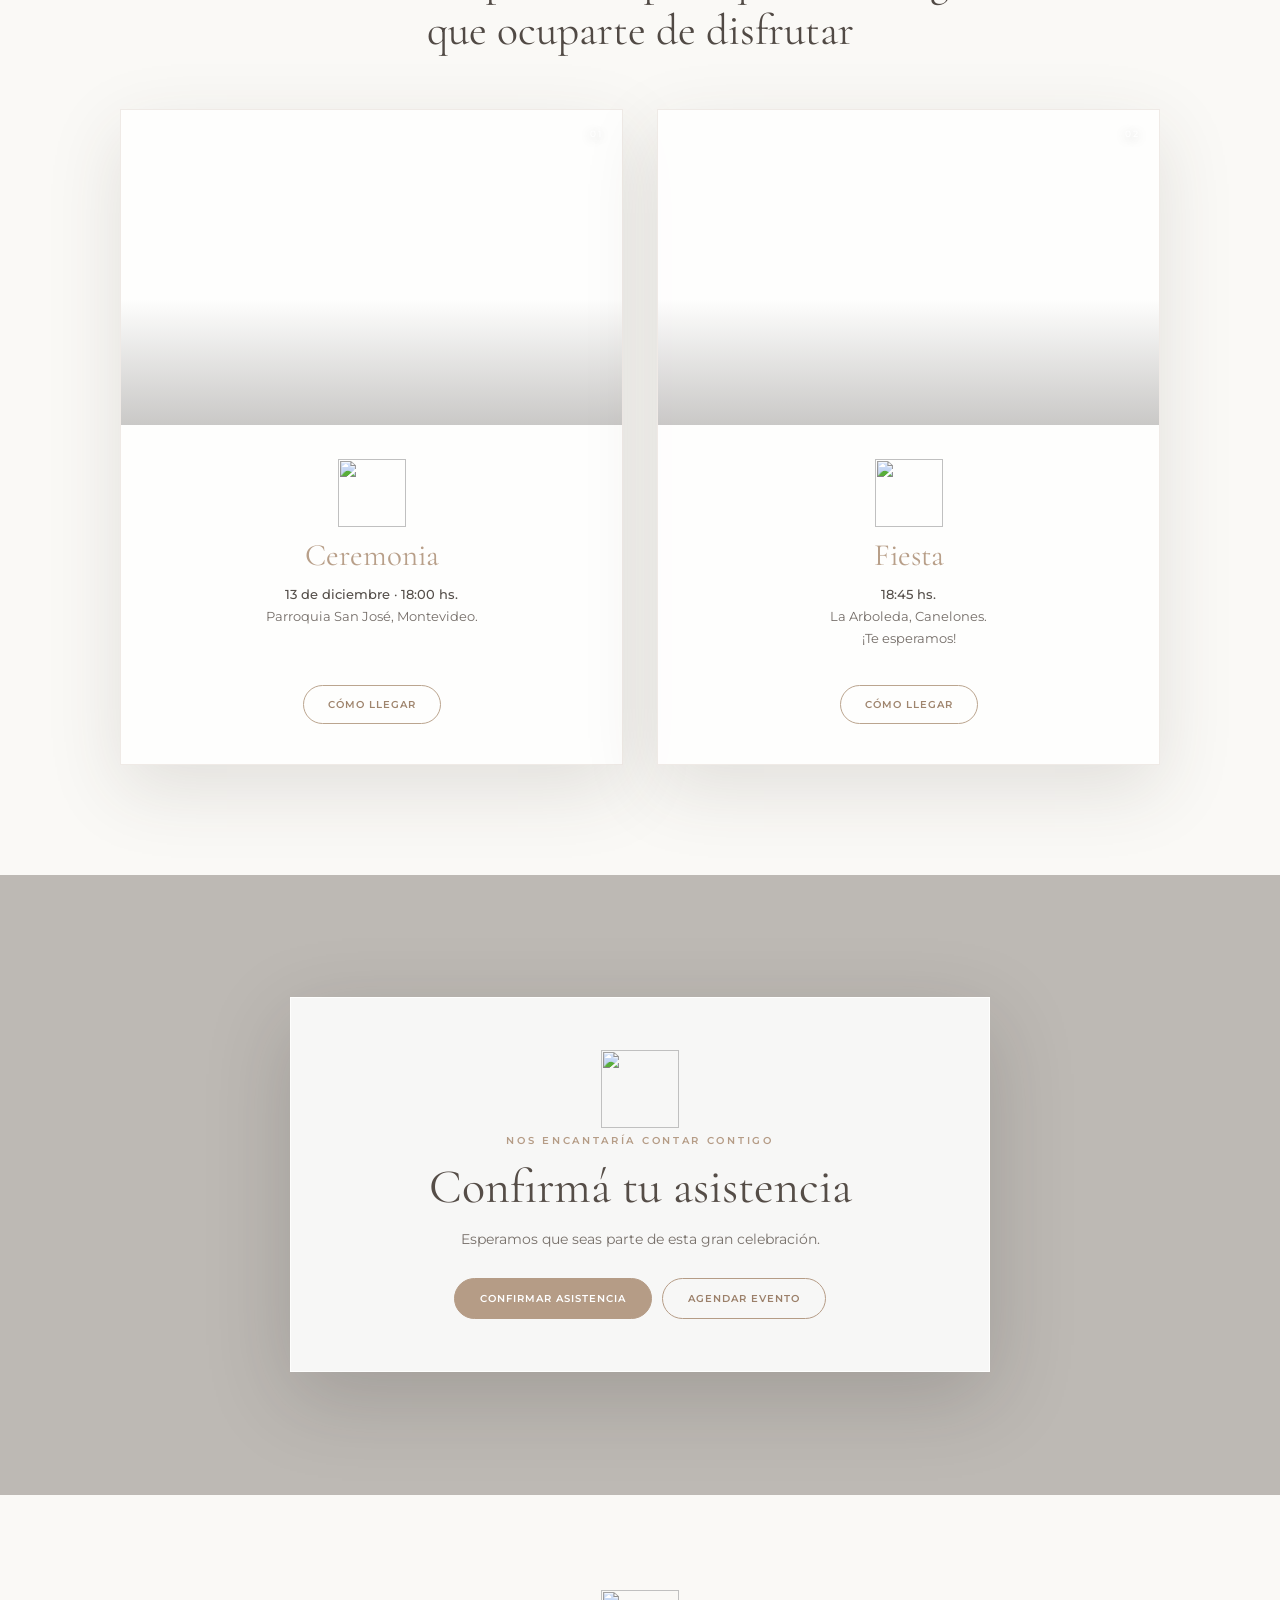
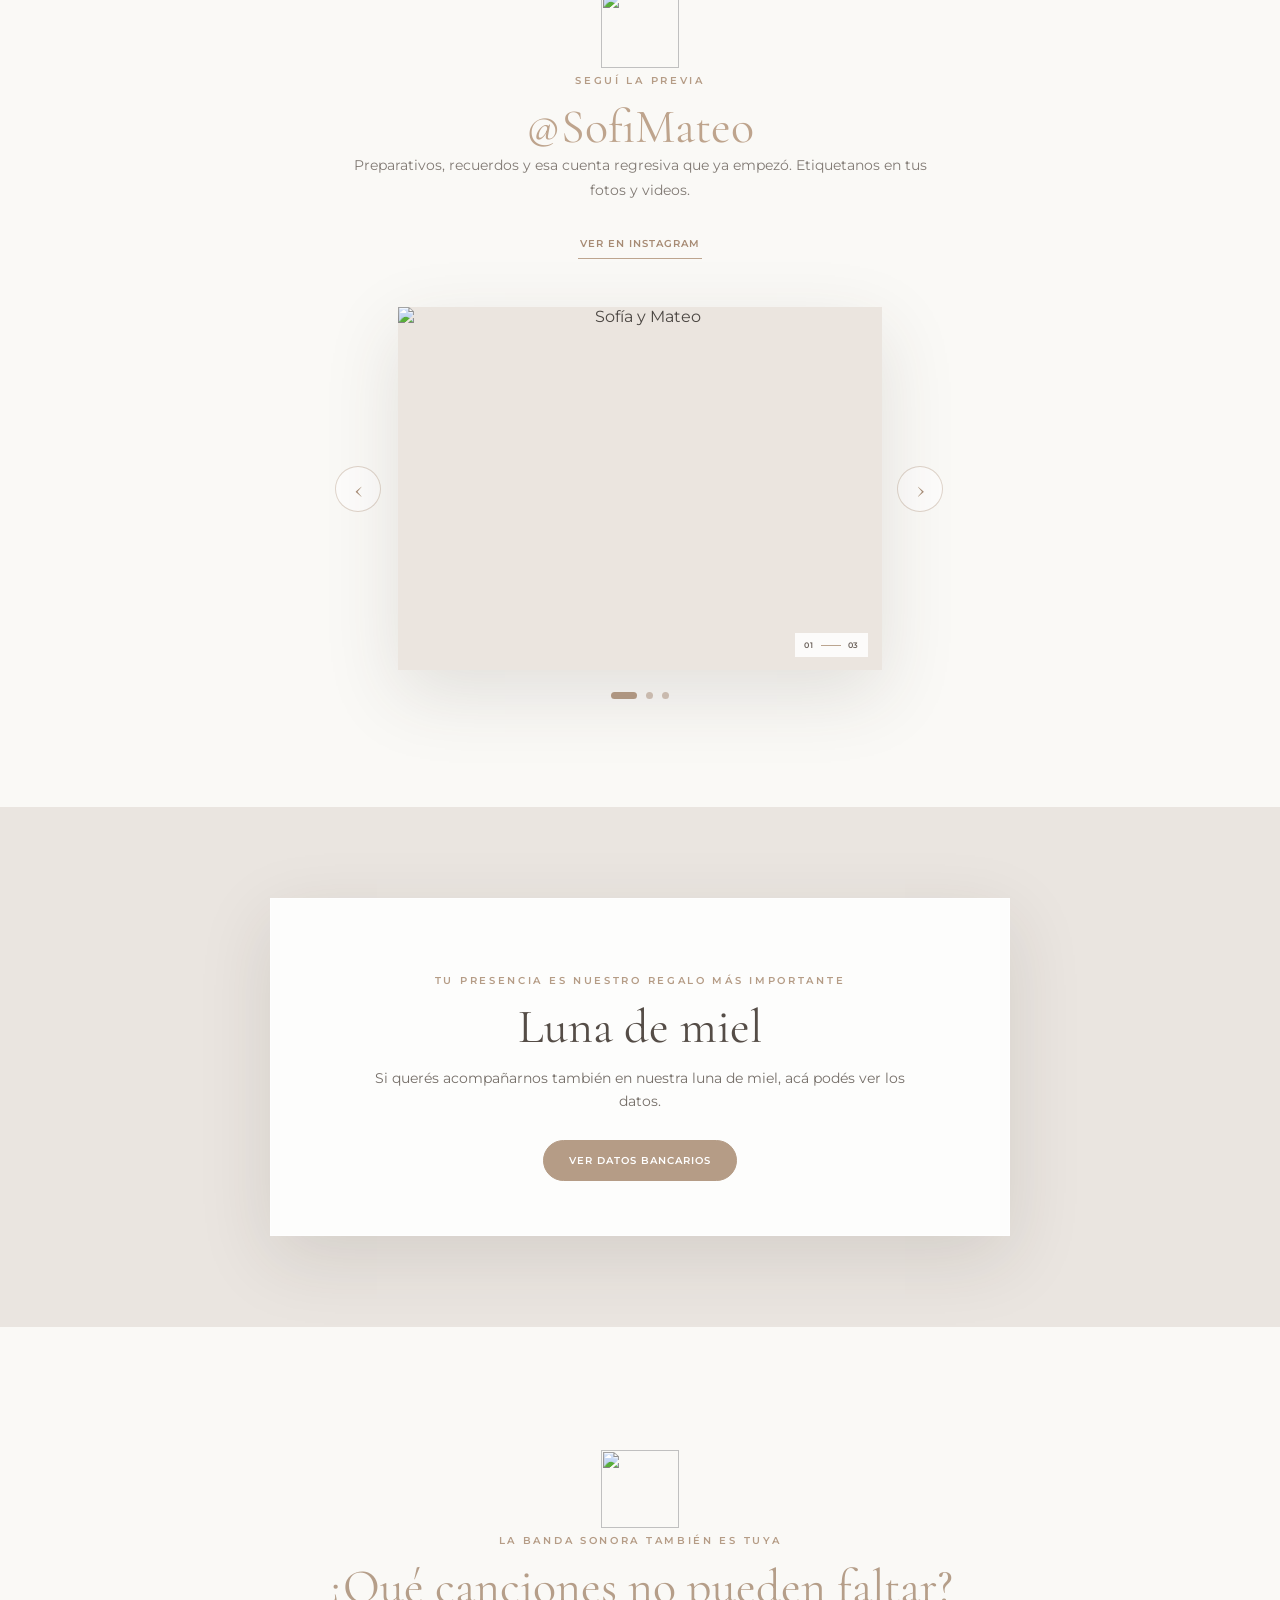
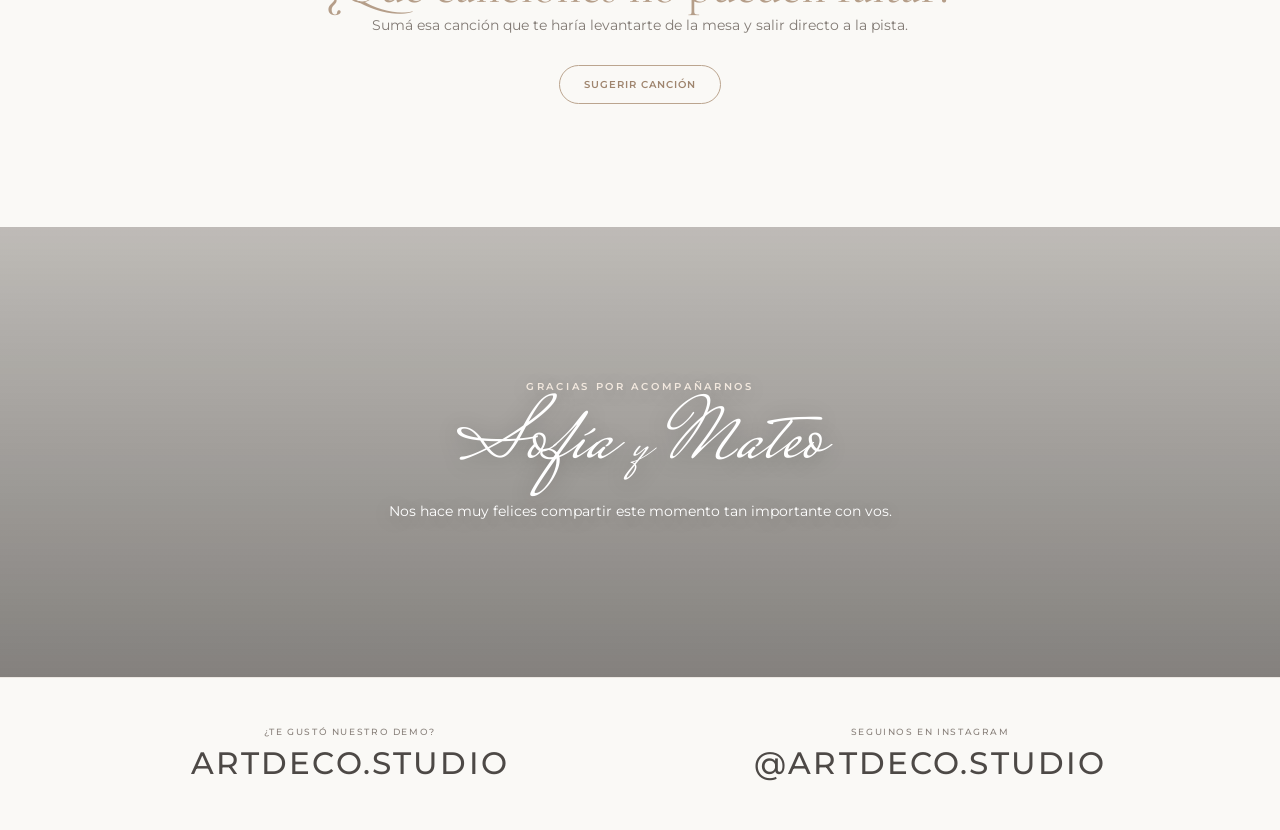
==== commit 239c3f32: "Add files via upload" ====
--- a/index.html
+++ b/index.html
@@ -1,98 +1,170 @@
 <!doctype html>
 <html lang="es">
 <head>
-<meta charset="utf-8">
-<meta name="viewport" content="width=device-width,initial-scale=1,viewport-fit=cover">
-<meta name="theme-color" content="#f8f7f4">
-<title>Martina &amp; Federico · Botánica · Invitación</title>
-<link rel="preconnect" href="https://fonts.googleapis.com">
-<link rel="preconnect" href="https://fonts.gstatic.com" crossorigin>
-<link href="https://fonts.googleapis.com/css2?family=Allura&amp;family=Bodoni+Moda:opsz,wght@6..96,400;6..96,500&amp;family=Cinzel:wght@400;500&amp;family=Cormorant+Garamond:wght@300;400;500;600&amp;family=DM+Serif+Display&amp;family=Italiana&amp;family=Libre+Baskerville:wght@400;700&amp;family=Marcellus&amp;family=Montserrat:wght@300;400;500;600&amp;family=Mrs+Saint+Delafield&amp;family=Patrick+Hand&amp;family=Playfair+Display:wght@400;500;600&amp;family=Sacramento&amp;display=swap" rel="stylesheet">
-<link href="style.css?v=3" rel="stylesheet">
+  <meta charset="utf-8">
+  <meta name="viewport" content="width=device-width,initial-scale=1,viewport-fit=cover">
+  <meta name="theme-color" content="#f5f1ec">
+  <meta name="description" content="Invitación de boda de Sofía y Mateo">
+  <title>Sofía & Mateo · Invitación</title>
+  <link rel="preconnect" href="https://fonts.googleapis.com">
+  <link rel="preconnect" href="https://fonts.gstatic.com" crossorigin>
+  <link href="https://fonts.googleapis.com/css2?family=Cormorant+Garamond:wght@300;400;500;600&family=Montserrat:wght@300;400;500;600&family=Mrs+Saint+Delafield&display=swap" rel="stylesheet">
+  <link rel="stylesheet" href="style.css">
 </head>
 <body>
-<main class="catalog">
-<article class="invite invite-01" data-couple="Martina &amp; Federico" data-date="2026-11-22T19:00:00" data-duration="6" data-location="Iglesia San Juan Bautista, Montevideo, Uruguay">
-<section class="s1-hero section section-hero">
-<picture class="hero-botanical-frame" aria-hidden="true">
-  <source media="(max-width: 700px)" srcset="assets/hero_botanical_mobile.png">
-  <img src="assets/hero_botanical_desktop.png" alt="">
-</picture>
-<div class="hero-center">
-<p class="tiny caps">¡NOS CASAMOS!</p>
-<h1 class="serif-names">MARTINA <span>&amp;</span><br/>FEDERICO</h1>
-<div class="date-stack"><span>NOV</span><b>22</b><span>2026</span></div>
-<button aria-label="Seguir" class="chevron" data-next-section="">⌄</button>
-</div>
-</section>
-<section class="s1-count band band-mist">
-<p class="band-kicker">Bienvenidos a nuestra boda</p>
-<div class="digital-countdown" data-countdown="digital"></div>
-</section>
-<section class="section s1-events">
-<div class="twocol narrow-wide">
-<div class="event-simple">
-<img alt="" aria-hidden="true" class="ref-icon event-ref" src="assets/icon_church.png"/>
-<h2>CEREMONIA</h2>
-<p>22 de Noviembre<br/>19:00 hs<br/>Iglesia San Juan Bautista<br/>Montevideo</p>
-<button class="pill pill-sage" data-map="Iglesia San Juan Bautista Montevideo Uruguay">LLEGAR A LA CEREMONIA</button>
-</div>
-<div class="event-simple">
-<img alt="" aria-hidden="true" class="ref-icon event-ref" src="assets/icon_toast.png"/>
-<h2>FIESTA</h2>
-<p>Después de la ceremonia<br/>La Baguala<br/>Camino de los Horneros<br/>¡Te esperamos!</p>
-<button class="pill pill-sage" data-map="Camino de los Horneros Canelones Uruguay">LLEGAR A LA FIESTA</button>
-</div>
-</div>
-</section>
-<section class="section s1-gallery">
-<h2 class="section-title">NOSOTROS...</h2>
-<div class="photo-strip four">
-<img alt="Pareja caminando" decoding="async" loading="lazy" referrerpolicy="no-referrer" src="https://images.unsplash.com/photo-1520854221256-17451cc331bf?auto=format&amp;fit=crop&amp;w=900&amp;q=88"/>
-<img alt="Pareja celebrando" decoding="async" loading="lazy" referrerpolicy="no-referrer" src="https://images.unsplash.com/photo-1511285560929-80b456fea0bc?auto=format&amp;fit=crop&amp;w=900&amp;q=88"/>
-<img alt="Pareja al aire libre" decoding="async" loading="lazy" referrerpolicy="no-referrer" src="https://images.unsplash.com/photo-1522673607200-164d1b6ce486?auto=format&amp;fit=crop&amp;w=900&amp;q=88"/>
-<img alt="Pareja abrazada" decoding="async" loading="lazy" referrerpolicy="no-referrer" src="https://images.unsplash.com/photo-1516589178581-6cd7833ae3b2?auto=format&amp;fit=crop&amp;w=900&amp;q=88"/>
-</div>
-</section>
-<section class="band band-sage gift-band">
-<img alt="" aria-hidden="true" class="ref-icon gift-ref" src="assets/icon_gift_white.png"/>
-<p>Si deseás realizarnos un regalo podés colaborar con nuestra Luna de Miel.</p>
-<button class="pill pill-white" data-gift="">VER DATOS BANCARIOS</button>
-</section>
-<section class="section social-block">
-<img alt="" aria-hidden="true" class="ref-icon instagram-ref" src="assets/icon_instagram.png"/>
-<h2>@martinafede</h2>
-<p>¡Preparate para nuestro gran día!<br/>Ya podés seguirnos y etiquetarnos en tus fotos y videos.</p>
-<button class="pill pill-sage">VER EN INSTAGRAM</button>
-</section>
-<section class="band band-mist dress-mini">
-<img alt="" aria-hidden="true" class="ref-icon dress-ref" src="assets/icon_dresscode_white.png"/>
-<p>DRESS CODE</p>
-</section>
-<section class="section rsvp-block paper-texture">
-<h2 class="section-title">CONFIRMACIÓN DE ASISTENCIA</h2>
-<p>Esperamos que seas parte de esta gran celebración. ¡Confirmá tu asistencia!</p>
-<button class="pill pill-sage" data-rsvp="Martina &amp; Federico">CONFIRMAR ASISTENCIA</button>
-</section>
-<section class="section song-block">
-<img alt="" aria-hidden="true" class="ref-icon music-ref" src="assets/icon_music.png"/>
-<h2 class="section-title">¿QUÉ CANCIONES NO PUEDEN FALTAR?</h2>
-<p>¡Ayudanos sugiriendo las canciones que pensás que no pueden faltar en la fiesta!</p>
-<button class="pill pill-sage" data-song="">SUGERIR CANCIÓN</button>
-</section>
-<section class="band band-sage info-band">
-<h2>INFO ÚTIL</h2>
-<p>Te dejamos sugerencias de alojamiento y traslados para que aproveches este fin de semana al máximo.</p>
-<button class="pill pill-white">VER MÁS</button>
-</section>
-<section class="band band-mist thank-band">¡Gracias por acompañarnos en este momento tan importante!</section>
-<footer class="footer-demo"><div><b>¿TE GUSTÓ NUESTRO DEMO?</b><span>Contactanos · Invitaciones personalizadas</span></div><div><b>SEGUINOS EN INSTAGRAM</b><span>@artedecostudio</span></div></footer>
-</article>
-</main>
-<audio data-invite-track="0" src="assets/track-01.mp3" loop preload="metadata"></audio>
-<button aria-label="Activar música" aria-pressed="false" class="music-fab" id="musicFab" type="button"><span class="music-note">♪</span><span class="music-state">OFF</span></button>
-<div class="lightbox" id="lightbox" aria-hidden="true"><button aria-label="Cerrar" class="lightbox-backdrop" data-lightbox-close></button><button aria-label="Cerrar" class="lightbox-close" data-lightbox-close>×</button><button aria-label="Anterior" class="lightbox-nav lightbox-prev" id="lightboxPrev">‹</button><div class="lightbox-stage"><img alt="" id="lightboxImg"/><div class="lightbox-caption" id="lightboxCaption"></div></div><button aria-label="Siguiente" class="lightbox-nav lightbox-next" id="lightboxNext">›</button></div>
-<div class="modal" id="modal" aria-hidden="true"><button aria-label="Cerrar" class="modal-backdrop" data-close></button><div class="modal-card" role="dialog" aria-modal="true"><button aria-label="Cerrar" class="modal-x" data-close>×</button><div id="modalBody"></div></div></div>
-<script src="script.js?v=2" defer></script>
+  <main class="invite" data-couple="Sofía & Mateo" data-date="2026-12-13T18:00:00-03:00" data-duration="6" data-location="Parroquia San José, Montevideo, Uruguay">
+    <section class="hero" id="inicio">
+      <div class="hero-photo" aria-hidden="true"></div>
+      <div class="hero-shade" aria-hidden="true"></div>
+      <img class="leaf leaf-tl" src="assets/leaf-corner.svg" alt="" aria-hidden="true">
+      <img class="leaf leaf-br" src="assets/leaf-corner.svg" alt="" aria-hidden="true">
+      <div class="hero-frame" aria-hidden="true"></div>
+      <div class="hero-copy hero-enter">
+        <span class="hero-monogram">S <i>&amp;</i> M</span>
+        <p class="eyebrow">13 · 12 · 2026</p>
+        <h1>Sofía <span>y</span> Mateo</h1>
+        <p class="hero-kicker">¡NOS CASAMOS!</p>
+        <button class="scroll-cue" type="button" data-scroll="#cuenta" aria-label="Ver invitación"><span></span></button>
+      </div>
+    </section>
+
+    <section class="count-section paper" id="cuenta">
+      <div class="ornament ornament-top" aria-hidden="true">✦</div>
+      <div class="reveal reveal-up">
+        <p class="section-kicker">FALTA MUY POCO</p>
+        <h2>Para celebrar juntos</h2>
+      </div>
+      <div class="ring-countdown reveal reveal-up" data-countdown="rings" aria-label="Cuenta regresiva"></div>
+      <img class="heart-logo reveal reveal-scale" src="assets/icon_heart_beige.png" alt="" aria-hidden="true">
+      <p class="intro-copy reveal reveal-up">Queremos celebrar junto a vos este momento tan especial para nosotros.</p>
+    </section>
+
+    <section class="venues paper">
+      <div class="section-heading reveal reveal-up">
+        <p class="section-kicker">EL DÍA</p>
+        <h2>Todo lo importante para que solo tengas que ocuparte de disfrutar</h2>
+      </div>
+      <div class="venue-grid">
+        <article class="venue-card reveal reveal-left">
+          <div class="venue-photo ceremony-photo"><span class="photo-number">01</span></div>
+          <div class="venue-body">
+            <img class="section-icon" src="assets/icon-church.svg" alt="">
+            <h3>Ceremonia</h3>
+            <p><b>13 de diciembre · 18:00 hs.</b><br>Parroquia San José, Montevideo.</p>
+            <button class="outline-btn" type="button" data-map="Parroquia San José, Montevideo, Uruguay">CÓMO LLEGAR</button>
+          </div>
+        </article>
+        <article class="venue-card reveal reveal-right">
+          <div class="venue-photo party-photo"><span class="photo-number">02</span></div>
+          <div class="venue-body">
+            <img class="section-icon" src="assets/icon-toast.svg" alt="">
+            <h3>Fiesta</h3>
+            <p><b>18:45 hs.</b><br>La Arboleda, Canelones.<br>¡Te esperamos!</p>
+            <button class="outline-btn" type="button" data-map="La Arboleda, Canelones, Uruguay">CÓMO LLEGAR</button>
+          </div>
+        </article>
+      </div>
+    </section>
+
+    <section class="rsvp-section">
+      <div class="rsvp-photo" aria-hidden="true"></div>
+      <div class="rsvp-shade" aria-hidden="true"></div>
+      <div class="glass-card reveal reveal-scale">
+        <img class="section-icon large" src="assets/icon-envelope.svg" alt="">
+        <p class="section-kicker">NOS ENCANTARÍA CONTAR CONTIGO</p>
+        <h2>Confirmá tu asistencia</h2>
+        <p>Esperamos que seas parte de esta gran celebración.</p>
+        <div class="button-row">
+          <button class="solid-btn" type="button" data-rsvp="Sofía & Mateo">CONFIRMAR ASISTENCIA</button>
+          <button class="ghost-btn" type="button" data-calendar>AGENDAR EVENTO</button>
+        </div>
+      </div>
+    </section>
+
+    <section class="instagram paper">
+      <div class="reveal reveal-up">
+        <img class="section-icon large" src="assets/icon-instagram.svg" alt="">
+        <p class="section-kicker">SEGUÍ LA PREVIA</p>
+        <h2>@SofiMateo</h2>
+        <p class="section-copy">Preparativos, recuerdos y esa cuenta regresiva que ya empezó. Etiquetanos en tus fotos y videos.</p>
+        <button class="text-btn" type="button" data-instagram>VER EN INSTAGRAM</button>
+      </div>
+      <div class="carousel reveal reveal-up" aria-label="Galería de Sofía y Mateo">
+        <button class="carousel-arrow prev" type="button" aria-label="Foto anterior">‹</button>
+        <div class="carousel-stage">
+          <img id="s5Slide" class="carousel-image active" src="https://images.unsplash.com/photo-1494774157365-9e04c6720e47?auto=format&fit=crop&w=1100&q=88" alt="Sofía y Mateo">
+          <div class="carousel-caption"><span id="slideCurrent">01</span><i></i><span>03</span></div>
+        </div>
+        <button class="carousel-arrow next" type="button" aria-label="Foto siguiente">›</button>
+      </div>
+      <div class="carousel-dots" role="tablist" aria-label="Seleccionar foto">
+        <button class="dot active" type="button" aria-label="Foto 1" data-slide="0"></button>
+        <button class="dot" type="button" aria-label="Foto 2" data-slide="1"></button>
+        <button class="dot" type="button" aria-label="Foto 3" data-slide="2"></button>
+      </div>
+    </section>
+
+    <section class="gift-section wood">
+      <div class="gift-card reveal reveal-scale">
+        <img class="gift-logo" src="assets/icon_gift_beige_circle.png" alt="">
+        <p class="section-kicker">TU PRESENCIA ES NUESTRO REGALO MÁS IMPORTANTE</p>
+        <h2>Luna de miel</h2>
+        <p>Si querés acompañarnos también en nuestra luna de miel, acá podés ver los datos.</p>
+        <button class="solid-btn" type="button" data-gift>VER DATOS BANCARIOS</button>
+      </div>
+    </section>
+
+    <section class="song-section paper">
+      <div class="reveal reveal-up">
+        <img class="section-icon large" src="assets/icon-music.svg" alt="">
+        <p class="section-kicker">LA BANDA SONORA TAMBIÉN ES TUYA</p>
+        <h2>¿Qué canciones no pueden faltar?</h2>
+        <p class="section-copy">Sumá esa canción que te haría levantarte de la mesa y salir directo a la pista.</p>
+        <button class="outline-btn" type="button" data-song>SUGERIR CANCIÓN</button>
+      </div>
+    </section>
+
+    <section class="closing">
+      <div class="closing-photo" aria-hidden="true"></div>
+      <div class="closing-shade" aria-hidden="true"></div>
+      <div class="closing-copy reveal reveal-up">
+        <p class="section-kicker light">GRACIAS POR ACOMPAÑARNOS</p>
+        <h2>Sofía <span>y</span> Mateo</h2>
+        <p>Nos hace muy felices compartir este momento tan importante con vos.</p>
+      </div>
+    </section>
+
+    <footer class="brand-footer paper">
+      <div>
+        <span>¿TE GUSTÓ NUESTRO DEMO?</span>
+        <strong>ARTDECO.STUDIO</strong>
+      </div>
+      <div>
+        <span>SEGUINOS EN INSTAGRAM</span>
+        <strong>@ARTDECO.STUDIO</strong>
+      </div>
+    </footer>
+  </main>
+
+  <audio data-invite-track src="assets/track-05.mp3" loop preload="metadata"></audio>
+  <button class="music-fab" id="musicFab" type="button" aria-label="Activar música" aria-pressed="false"><span class="music-note">♪</span></button>
+
+  <div class="modal" id="modal" aria-hidden="true">
+    <button class="modal-backdrop" data-close aria-label="Cerrar"></button>
+    <div class="modal-card" role="dialog" aria-modal="true" aria-labelledby="modalTitle">
+      <button class="modal-x" data-close aria-label="Cerrar">×</button>
+      <div id="modalBody"></div>
+    </div>
+  </div>
+
+  <div class="lightbox" id="lightbox" aria-hidden="true">
+    <button class="lightbox-backdrop" data-lightbox-close aria-label="Cerrar"></button>
+    <button class="lightbox-close" data-lightbox-close aria-label="Cerrar">×</button>
+    <button class="lightbox-nav lightbox-prev" id="lightboxPrev" aria-label="Anterior">‹</button>
+    <div class="lightbox-stage"><img id="lightboxImg" alt=""><div id="lightboxCaption" class="lightbox-caption"></div></div>
+    <button class="lightbox-nav lightbox-next" id="lightboxNext" aria-label="Siguiente">›</button>
+  </div>
+
+  <script src="script.js" defer></script>
 </body>
 </html>
--- a/style.css
+++ b/style.css
@@ -1,728 +1,205 @@
-
 :root{
-  --ink:#4d4c49;
-  --muted:#777570;
-  --sage:#afc58e;
-  --mist:#b9c6c5;
-  --olive:#a9ae93;
-  --beige:#d5c0ad;
-  --blue:#6486a5;
+  --ink:#4b4642;
+  --muted:#817a74;
+  --beige:#c7b09c;
+  --beige-deep:#b59c86;
+  --beige-pale:#ece2d8;
   --ivory:#fbfaf7;
-  --paper:#f9f7f1;
+  --paper:#f5f2ed;
+  --white:#fff;
+  --shadow:0 24px 70px rgba(65,52,43,.13);
 }
 *{box-sizing:border-box}
-html, body{margin:0;width:100%;height:100%;overflow:hidden;background:#fff;color:var(--ink);font-family:"Montserrat",Arial,sans-serif}
-button{font:inherit;color:inherit}.catalog{display:flex;width:100vw;height:100dvh;overflow-x:auto;overflow-y:hidden;scroll-snap-type:x mandatory;scroll-behavior:smooth;scrollbar-width:none;overscroll-behavior:none}.catalog::-webkit-scrollbar, .invite::-webkit-scrollbar{display:none}.invite{position:relative;flex:0 0 100vw;width:100vw;height:100dvh;overflow-y:auto;overflow-x:hidden;scroll-snap-align:start;scroll-snap-stop:always;background:#fff;scroll-behavior:smooth;scrollbar-width:none}.section, .band{position:relative;width:100%;display:flex;align-items:center;justify-content:center;text-align:center}.section{padding:58px 5vw;background:#fff}.section-hero{min-height:100dvh}.band{padding:38px 5vw}.tiny{font-size:8px}.caps, .section-title, .event-simple h2, .spaced-title{letter-spacing:.22em}.section-title{font:400 15px "Montserrat",Arial,sans-serif;margin:0 0 25px}.narrow-wide{width:min(1030px,92vw);margin:auto}.twocol{display:grid;grid-template-columns:1fr 1fr;gap:70px}.pill{border:0;border-radius:30px;padding:8px 23px;font-size:7px;letter-spacing:.03em;cursor:pointer;transition:.2s;min-width:126px}.pill:hover{transform:translateY(-1px);filter:brightness(.98)}.pill-white{background:#fff;color:#89957d}.pill-sage{background:#abc184;color:#fff}.pill-olive{background:#a9ae93;color:#fff}.pill-gray{background:#d5d5d3;color:#fff}.pill-beige{background:#d8c3b0;color:#fff}.pill-blue{background:#6688a5;color:#fff}.text-link{border:0;background:none;text-decoration:underline;font-size:9px;cursor:pointer}.paper-texture, .paper-texture-blue{background-color:#faf8f4;background-image:url('assets/css_asset_01.svg')}.paper-texture-blue{background-color:#fbf9f3}
-/* flotantes de referencia */
-.sound-fab{position:fixed;z-index:1000;right:17px;top:16px;width:34px;height:34px;border-radius:50%;border:0;background:#8f908e;color:#fff;display:grid;place-items:center;font-size:11px;opacity:.92;cursor:pointer}.consult-fab{position:fixed;z-index:1000;right:17px;bottom:18px;display:flex;flex-direction:column;align-items:flex-end;gap:5px}.consult-fab span{font-size:7px;line-height:1.2;background:#252525;color:white;padding:6px 8px;border-radius:3px;text-align:center}.consult-fab button{width:34px;height:34px;border:0;border-radius:50%;background:#22dd66;color:white;font-size:19px;box-shadow:0 2px 6px #0002;cursor:pointer}.edge{position:fixed;z-index:999;top:40%;height:20%;width:34px;border:0;background:transparent;color:transparent;font-size:34px;cursor:pointer;transition:.25s}.edge:hover{color:#4448;background:linear-gradient(90deg,#fff9,transparent)}.edge-left{left:0}.edge-right{right:0}.edge-right:hover{background:linear-gradient(-90deg,#fff9,transparent)}
-/* icons lineales puramente CSS */
-.icon-line{width:42px;height:38px;margin:0 auto 15px;position:relative;color:#777}.church-icon:before{content:"⌂";position:absolute;inset:0;font:300 36px/38px "Cormorant Garamond",serif}.toast-icon:before{content:"♧";position:absolute;inset:0;font:300 37px/38px "Cormorant Garamond",serif;transform:rotate(90deg)}.gift-outline{width:28px;height:27px;border:1.4px solid currentColor;margin:0 auto 17px;position:relative}.gift-outline:before{content:"";position:absolute;left:-4px;right:-4px;top:5px;height:1px;background:currentColor}.gift-outline:after{content:"⌁";position:absolute;left:5px;top:-14px;font-size:22px}.instagram-outline{width:29px;height:29px;border:2px solid #30302e;border-radius:8px;margin:0 auto 15px;position:relative}.instagram-outline:before{content:"";position:absolute;width:8px;height:8px;border:2px solid #30302e;border-radius:50%;left:8px;top:8px}.instagram-outline:after{content:"";position:absolute;width:3px;height:3px;background:#30302e;border-radius:50%;right:5px;top:4px}.dress-outline{width:55px;height:30px;margin:auto;position:relative}.dress-outline:before{content:"♧  ♢";font:300 29px/30px "Cormorant Garamond",serif;letter-spacing:4px}.music-outline{font-size:35px;margin-bottom:16px;color:#505050}
-/* 01 */
-.invite-01{color:#50514d}.s1-hero{background:#fff;overflow:hidden}.hero-center{position:relative;z-index:3;transform:translateY(-6px)}.hero-center .tiny{letter-spacing:.38em;margin-bottom:24px}.serif-names{font:400 clamp(42px,4.2vw,61px)/1.05 "Cormorant Garamond",serif;letter-spacing:.01em;margin:0;color:#343633}.serif-names span{font-size:.75em;font-weight:300}.date-stack{display:flex;align-items:center;justify-content:center;gap:11px;margin-top:30px;color:#555}.date-stack span{font:400 10px "Cormorant Garamond",serif;letter-spacing:.08em}.date-stack b{font:300 31px "Cormorant Garamond",serif;padding:0 13px;border-left:1px solid #bfc2bd;border-right:1px solid #bfc2bd}.chevron{margin-top:28px;border:0;background:none;font-size:25px;font-weight:300;cursor:pointer;opacity:.6}.chevron.light{color:#fff}.botanical-sprig{position:absolute;pointer-events:none;z-index:1;filter:saturate(.82)}.sprig-tl{left:-8px;top:-12px;width:230px}.sprig-tr{right:-5px;top:-4px;width:205px}.sprig-bl{left:-18px;bottom:-18px;width:180px}.sprig-br{right:-8px;bottom:-18px;width:235px}.sprig-tc{left:50%;top:-8px;width:180px;transform:translateX(-50%)}.sprig-bc{left:50%;bottom:-13px;width:180px;transform:translateX(-50%)}.hero-center{position:relative;z-index:3;transform:translateY(-6px)}.hero-center .tiny{letter-spacing:.38em;margin-bottom:24px}.serif-names{font:400 clamp(42px,4.2vw,61px)/1.05 "Cormorant Garamond",serif;letter-spacing:.01em;margin:0;color:#343633}.serif-names span{font-size:.75em;font-weight:300}.date-stack{display:flex;align-items:center;justify-content:center;gap:11px;margin-top:30px;color:#555}.date-stack span{font:400 10px "Cormorant Garamond",serif;letter-spacing:.08em}.date-stack b{font:300 31px "Cormorant Garamond",serif;padding:0 13px;border-left:1px solid #bfc2bd;border-right:1px solid #bfc2bd}.chevron{margin-top:28px;border:0;background:none;font-size:25px;font-weight:300;cursor:pointer;opacity:.6}.chevron.light{color:#fff}.band-mist{background:#b8c5c4;color:white}.band-sage{background:#b2c78f;color:#fff}.band-kicker{font-size:8px;margin:0 0 9px;opacity:.88}.digital-countdown{display:flex;align-items:flex-end;justify-content:center;gap:18px;color:inherit}.digital-countdown .unit{min-width:48px;position:relative}.digital-countdown .unit:not(:last-child):after{content:":" ;position:absolute;right:-12px;top:-1px;font-size:18px}.digital-countdown b{display:block;font-size:20px;font-weight:400;letter-spacing:.06em}.digital-countdown span{display:block;font-size:6px;margin-top:2px;opacity:.75}.s1-events{min-height:295px}.event-simple h2{font-size:13px;font-weight:400;margin:0 0 11px}.event-simple p{font:300 9px/1.65 "Montserrat",sans-serif;color:#71726e;margin:0 0 13px}.s1-gallery{min-height:350px;flex-direction:column}.photo-strip{width:min(1050px,90vw);display:grid;gap:3px}.photo-strip.four{grid-template-columns:repeat(4,1fr)}.photo-strip img{width:100%;height:178px;object-fit:cover;display:block}.gift-band{min-height:205px;flex-direction:column;font-size:8px}.gift-band p{opacity:.9}.social-block{min-height:240px;flex-direction:column}.social-block h2{font-size:14px;font-weight:400;margin:0 0 7px}.social-block p{font-size:8px;line-height:1.7;color:#74736f}.dress-mini{height:120px;flex-direction:column;color:#fff;font-size:7px;letter-spacing:.16em}.rsvp-block{min-height:260px;flex-direction:column}.rsvp-block p, .song-block p, .info-band p{font-size:8px;line-height:1.65;color:#76736f}.song-block{min-height:280px;flex-direction:column}.info-band{min-height:210px;flex-direction:column;color:#fff}.info-band h2{font-size:14px;font-weight:400;letter-spacing:.22em}.info-band p{color:#fff;opacity:.78}.thank-band{min-height:110px;font-size:7px;color:#fff}.footer-demo{min-height:110px;padding:28px 9vw;display:grid;grid-template-columns:1fr 1fr;gap:50px;background:#fff}.footer-demo div{display:flex;flex-direction:column;gap:4px}.footer-demo b{font-size:10px;letter-spacing:.18em;font-weight:400}.footer-demo span{font-size:7px;color:#777}
-/* 02 */
-.photo-hero{padding:0;overflow:hidden}.photo-cover{position:absolute;inset:0;background-size:cover;background-position:center}.darken{position:absolute;inset:0;background:rgba(23,28,24,.30)}.script-hero{position:relative;z-index:2;color:#fff}.arc-text{display:block;font-size:10px;letter-spacing:.34em;transform:translateY(12px)}.script-hero h1{font:400 clamp(58px,6.8vw,96px)/.72 "Mrs Saint Delafield",cursive;margin:24px 0 18px}.script-hero h1 small{font-size:.56em}.photo-grid{display:grid;width:min(1050px,92vw);margin:auto;gap:3px}.photo-grid.eight{grid-template-columns:repeat(4,1fr)}.photo-grid.eight img{width:100%;height:160px;object-fit:cover;display:block}
-/* 03 */
-.giant-date{position:absolute;inset:30px 0 0;display:flex;flex-direction:column;align-items:center;justify-content:center;font:300 118px/.58 "Cormorant Garamond",serif;color:#dcdad6;opacity:.9;letter-spacing:-.04em}
-/* 04 */
-.champagne-doodle{width:180px;color:#49627d;margin-bottom:3px}.doodle-heart{fill:#bd3434;stroke:none;font-size:11px}.hand-name{font:500 36px "Caveat",cursive;color:#264c77;margin:3px 0}.hand-sub{font:500 14px "Caveat",cursive;margin:0}.ring-countdown{display:flex;justify-content:center;gap:22px;margin:0 auto 22px}.ring-countdown .ring{width:86px;height:86px;border:1px solid #878a8c;border-left-color:transparent;border-radius:50%;display:flex;flex-direction:column;align-items:center;justify-content:center}.ring b{font:400 16px "Cormorant Garamond",serif}.ring span{font-size:6px;color:#777}.rings-doodle{font:300 50px "Cormorant Garamond",serif;margin:0 0 10px;letter-spacing:-14px;color:#333}.spaced-title{font:400 17px "Italiana",serif;margin:7px 0 17px}.wedding-details{width:min(720px,85vw);gap:90px}.wedding-details h3{font:400 17px "Cormorant Garamond",serif;color:#55728e;margin:0 0 8px}.wedding-details p{font:400 9px/1.5 "Cormorant Garamond",serif}.calendar-doodle{font-size:35px;margin:25px 0 8px}.bow-doodle{font-size:35px}.camera-doodle{font:400 46px "Cormorant Garamond",serif}.nosotros-title{margin-top:42px!important}.photo-grid.compact{margin-top:18px}.balloon-doodle{font-size:40px;margin-bottom:12px}.party-white-card{position:relative;z-index:2;background:#fbfaf7;width:min(760px,86vw);padding:30px;color:#29343f}.party-white-card h2{font:400 16px "Italiana",serif;letter-spacing:.22em}.party-white-card p{font:400 9px/1.6 "Cormorant Garamond",serif}.party-lineart{position:absolute;left:0;right:0;bottom:-22px;height:155px;opacity:.22;background:repeating-radial-gradient(ellipse at center,#163d63 0 2px,transparent 3px 18px)}
-/* 05 */
-.beige-rings .ring{border-color:#8f8a83;border-left-color:transparent}.heart-disc{width:38px;height:38px;border-radius:50%;display:grid;place-items:center;background:#e0cdb9;color:white;margin:2px 0 14px;font-size:17px}.venue-cards{width:min(950px,88vw);display:grid;grid-template-columns:1fr 1fr;gap:45px}.venue-cards article{background:#fff}.venue-cards img{display:block;width:100%;height:240px;object-fit:cover}.venue-cards article>div{padding:18px 25px 23px}.venue-cards h2{font:400 18px "Cormorant Garamond",serif;color:#c7b39f;margin:0 0 7px}.venue-cards p{font:400 9px/1.55 "Cormorant Garamond",serif;color:#777}.bokeh-photo{position:absolute;inset:0;background-image:url("https://images.unsplash.com/photo-1519167758481-83f550bb49b3?auto=format&fit=crop&w=1900&q=88");background-size:cover;background-position:center;filter:blur(1px)}.rsvp-glass{position:relative;z-index:2;width:min(650px,78vw);background:rgba(255,255,255,.86);padding:38px}.rsvp-glass h2{font:400 18px "Cormorant Garamond",serif;color:#c6b29d}.rsvp-glass p{font:400 9px "Cormorant Garamond",serif}.rsvp-glass .pill{display:block;margin:8px auto}.single-carousel{display:grid;grid-template-columns:60px minmax(250px,430px) 60px;align-items:center;gap:15px;margin-top:35px}.single-carousel img{width:100%;height:300px;object-fit:cover}.slide-arrow{border:0;background:none;font:400 28px "Cormorant Garamond",serif;cursor:pointer}.wood-texture{min-height:320px;background-color:#eee8e1;background-image:repeating-linear-gradient(0deg,#fff2 0 2px,#00000005 3px 4px)}.gift-card{width:min(700px,80vw);background:#fffffff0;padding:35px}.gift-circle{width:38px;height:38px;border-radius:50%;background:#e5d4c3;color:#fff;display:grid;place-items:center;margin:0 auto 15px}.gift-card p{font:400 9px "Cormorant Garamond",serif}.closing-photo{position:absolute;inset:0;background-image:linear-gradient(#39434775,#39434775),url("https://images.unsplash.com/photo-1494774157365-9e04c6720e47?auto=format&fit=crop&w=1900&q=86");background-size:cover;background-position:center 45%;filter:blur(1px)}
-/* modal */
-.modal{position:fixed;inset:0;z-index:2000;display:none;place-items:center}.modal.open{display:grid}.modal-backdrop{position:absolute;inset:0;border:0;background:#0008}.modal-card{position:relative;width:min(500px,88vw);background:#fff;padding:38px 32px;text-align:center;box-shadow:0 20px 80px #0003}.modal-x{position:absolute;right:10px;top:7px;border:0;background:none;font-size:22px;cursor:pointer}.modal-card h2{font:400 27px "Cormorant Garamond",serif}.modal-card p{font-size:10px;line-height:1.6}.modal-card form{display:grid;gap:9px}.modal-card input, .modal-card textarea, .modal-card select{width:100%;padding:10px 12px;border:1px solid #ddd;background:#fff;font:400 11px "Montserrat",sans-serif}.modal-card textarea{min-height:72px;resize:vertical}
-@media(max-width:720px){
- .section{padding:48px 20px}.section-hero{min-height:100svh}.twocol{grid-template-columns:1fr;gap:45px}.event-simple+.event-simple{border-top:1px solid #eee;padding-top:35px}.photo-strip.four{grid-template-columns:repeat(2,1fr)}.photo-strip img{height:145px}.photo-grid.eight{grid-template-columns:repeat(2,1fr)}.photo-grid.eight img{height:150px}.footer-demo{grid-template-columns:1fr;text-align:center;gap:18px}.digital-countdown{gap:11px}.digital-countdown .unit{min-width:40px}.ring-countdown{gap:8px}.ring-countdown .ring{width:65px;height:65px}.wedding-details{grid-template-columns:1fr;gap:20px}.venue-cards{grid-template-columns:1fr;gap:25px}.venue-cards img{height:220px}.single-carousel{grid-template-columns:35px minmax(220px,1fr) 35px}.single-carousel img{height:330px}.consult-fab{right:10px;bottom:12px}.sound-fab{right:10px;top:10px}.edge{display:none}.sprig-tl{width:175px}.sprig-tr{width:155px}.sprig-bl{width:140px}.sprig-br{width:175px}.sprig-tc{width:135px}.sprig-bc{width:145px}
+html{scroll-behavior:smooth;background:var(--paper)}
+body{margin:0;background:var(--paper);color:var(--ink);font-family:"Montserrat",Arial,sans-serif;-webkit-font-smoothing:antialiased}
+button,input,select,textarea{font:inherit}
+button{color:inherit}
+img{max-width:100%}
+.invite{width:100%;overflow:hidden;background:var(--paper)}
+.paper{position:relative;background-color:#f8f6f1;background-image:linear-gradient(rgba(255,255,255,.34),rgba(255,255,255,.34)),url('assets/paper_texture.jpg');background-size:360px 360px}
+.wood{background-color:#e8e2dc;background-image:linear-gradient(rgba(255,255,255,.10),rgba(255,255,255,.10)),url('assets/wood_tile.jpg');background-size:320px 320px}
+.section-kicker{margin:0 0 15px;font-size:10px;font-weight:600;letter-spacing:.27em;text-transform:uppercase;color:var(--beige-deep)}
+.section-kicker.light{color:#f3e9df}
+.section-copy{max-width:580px;margin:0 auto 26px;font:400 14px/1.8 "Montserrat",sans-serif;color:var(--muted)}
+
+/* Hero */
+.hero{position:relative;min-height:100svh;display:grid;place-items:center;overflow:hidden;isolation:isolate;background:#67615d;color:#fff}
+.hero-photo,.rsvp-photo,.closing-photo{position:absolute;inset:-3%;background-size:cover;background-position:center;z-index:-3;will-change:transform}
+.hero-photo{background-image:url('https://images.unsplash.com/photo-1520854221256-17451cc331bf?auto=format&fit=crop&w=1900&q=90');background-position:center 50%;animation:heroDrift 18s ease-in-out infinite alternate}
+@keyframes heroDrift{from{transform:scale(1.06) translate3d(0,0,0)}to{transform:scale(1.13) translate3d(0,-1.4%,0)}}
+.hero-shade,.rsvp-shade,.closing-shade{position:absolute;inset:0;z-index:-2;background:linear-gradient(180deg,rgba(45,47,47,.20),rgba(38,38,38,.30) 50%,rgba(38,37,35,.48))}
+.hero-frame{position:absolute;inset:28px;border:1px solid rgba(255,255,255,.42);z-index:1;pointer-events:none}
+.hero-frame:before,.hero-frame:after{content:"";position:absolute;left:50%;width:52px;height:1px;background:rgba(255,255,255,.72);transform:translateX(-50%)}
+.hero-frame:before{top:-1px}.hero-frame:after{bottom:-1px}
+.leaf{position:absolute;z-index:2;width:min(250px,25vw);opacity:.63;filter:brightness(2.6) saturate(.15);pointer-events:none;mix-blend-mode:screen}
+.leaf-tl{left:-32px;top:-34px;transform:rotate(4deg)}
+.leaf-br{right:-34px;bottom:-35px;transform:rotate(184deg)}
+.hero-copy{position:relative;z-index:3;text-align:center;width:min(760px,88vw);padding:40px 20px;text-shadow:0 3px 24px rgba(0,0,0,.18)}
+.hero-monogram{display:block;margin:0 auto 34px;font:400 17px/1 "Cormorant Garamond",serif;letter-spacing:.36em;opacity:.94}
+.hero-monogram i{font-size:.72em;font-style:italic;margin:0 .18em}
+.hero .eyebrow{margin:0 0 16px;font-size:10px;font-weight:500;letter-spacing:.32em}
+.hero h1{margin:0;font:400 clamp(66px,9.4vw,122px)/.74 "Mrs Saint Delafield",cursive;letter-spacing:.01em}
+.hero h1 span,.closing h2 span{font-size:.63em}
+.hero-kicker{margin:25px 0 0;font-size:11px;font-weight:500;letter-spacing:.38em}
+.scroll-cue{position:relative;margin-top:46px;width:38px;height:52px;border:1px solid rgba(255,255,255,.58);border-radius:22px;background:transparent;cursor:pointer}
+.scroll-cue span{position:absolute;left:50%;top:12px;width:4px;height:4px;background:#fff;border-radius:50%;transform:translateX(-50%);animation:scrollDot 1.8s ease-in-out infinite}
+@keyframes scrollDot{0%{opacity:0;transform:translate(-50%,0)}25%{opacity:1}75%{opacity:1}100%{opacity:0;transform:translate(-50%,19px)}}
+.hero-enter>*{opacity:0;transform:translateY(20px);animation:heroIn .85s cubic-bezier(.2,.7,.2,1) forwards}
+.hero-enter .hero-monogram{animation-delay:.12s}.hero-enter .eyebrow{animation-delay:.26s}.hero-enter h1{animation-delay:.40s}.hero-enter .hero-kicker{animation-delay:.56s}.hero-enter .scroll-cue{animation-delay:.72s}
+@keyframes heroIn{to{opacity:1;transform:translateY(0)}}
+
+/* Countdown */
+.count-section{min-height:520px;padding:82px 24px 74px;text-align:center;display:flex;flex-direction:column;align-items:center;justify-content:center}
+.count-section h2,.instagram h2,.gift-card h2,.song-section h2,.glass-card h2{margin:0;font:400 clamp(32px,4vw,48px)/1.06 "Cormorant Garamond",serif;color:#554d47}
+.ornament{font:300 17px "Cormorant Garamond",serif;color:#c5ad96;opacity:.75}
+.ornament-top{margin-bottom:22px}
+.ring-countdown{display:flex;justify-content:center;gap:16px;margin:40px auto 30px;max-width:900px}
+.ring{--p:0deg;position:relative;width:138px;height:138px;border-radius:50%;display:flex;align-items:center;justify-content:center;flex-direction:column;background:conic-gradient(var(--beige-deep) var(--p),rgba(181,156,134,.20) 0);box-shadow:inset 0 0 0 1px rgba(181,156,134,.08)}
+.ring:before{content:"";position:absolute;inset:2px;border-radius:50%;background:rgba(248,246,241,.98)}
+.ring b,.ring span{position:relative;z-index:1}
+.ring b{font:400 32px/1 "Cormorant Garamond",serif;color:#5f5650}
+.ring span{margin-top:9px;font-size:8px;font-weight:600;letter-spacing:.13em;text-transform:uppercase;color:#9a8c80}
+.heart-logo{width:72px;margin:4px auto 17px;filter:drop-shadow(0 7px 16px rgba(95,76,61,.08))}
+.intro-copy{max-width:560px;margin:0;font:400 16px/1.7 "Cormorant Garamond",serif;color:#776e67}
+
+/* Venues */
+.venues{padding:92px max(28px,7vw) 110px}
+.section-heading{text-align:center;max-width:730px;margin:0 auto 52px}
+.section-heading h2{margin:0;font:400 clamp(30px,3.4vw,44px)/1.18 "Cormorant Garamond",serif;color:#514a45}
+.venue-grid{width:min(1040px,92vw);margin:0 auto;display:grid;grid-template-columns:1fr 1fr;gap:34px}
+.venue-card{background:rgba(255,255,255,.84);box-shadow:var(--shadow);overflow:hidden;border:1px solid rgba(185,165,147,.22)}
+.venue-photo{position:relative;height:315px;background-size:cover;background-position:center;overflow:hidden}
+.venue-photo:after{content:"";position:absolute;inset:0;background:linear-gradient(180deg,transparent 60%,rgba(45,40,37,.25))}
+.ceremony-photo{background-image:url('https://images.unsplash.com/photo-1501183638710-841dd1904471?auto=format&fit=crop&w=1100&q=86')}
+.party-photo{background-image:url('https://images.unsplash.com/photo-1519225421980-715cb0215aed?auto=format&fit=crop&w=1100&q=86')}
+.photo-number{position:absolute;z-index:2;top:18px;right:20px;color:#fff;font:500 9px "Montserrat",sans-serif;letter-spacing:.16em;text-shadow:0 2px 12px #0005}
+.venue-body{text-align:center;padding:34px 35px 40px}
+.section-icon{display:block;width:68px;height:68px;object-fit:contain;margin:0 auto 13px}
+.section-icon.large{width:78px;height:78px;margin-bottom:6px}
+.venue-body h3{margin:0 0 12px;font:400 31px/1 "Cormorant Garamond",serif;color:#b89f89}
+.venue-body p{min-height:80px;margin:0 0 22px;font:400 13px/1.7 "Montserrat",sans-serif;color:#746d68}
+.venue-body p b{font-weight:500;color:#554f4a}
+.outline-btn,.solid-btn,.ghost-btn,.text-btn{cursor:pointer;letter-spacing:.10em;font-size:10px;font-weight:600;transition:transform .22s ease,background .22s ease,color .22s ease,border-color .22s ease}
+.outline-btn{padding:12px 24px;border:1px solid #bba58f;background:transparent;color:#9f856e;border-radius:999px}
+.outline-btn:hover{background:#bba58f;color:#fff;transform:translateY(-2px)}
+
+/* RSVP */
+.rsvp-section{position:relative;min-height:620px;padding:80px 24px;display:grid;place-items:center;isolation:isolate;overflow:hidden}
+.rsvp-photo{background-image:url('https://images.unsplash.com/photo-1519167758481-83f550bb49b3?auto=format&fit=crop&w=1900&q=88');filter:blur(.6px);transform:scale(1.05)}
+.rsvp-shade{background:rgba(60,53,48,.30)}
+.glass-card{width:min(700px,88vw);padding:52px 42px;text-align:center;background:rgba(255,255,255,.88);border:1px solid rgba(255,255,255,.82);box-shadow:0 25px 80px rgba(33,28,25,.18);backdrop-filter:blur(10px)}
+.glass-card p:not(.section-kicker){margin:15px auto 26px;font:400 14px/1.7 "Montserrat",sans-serif;color:#77706a}
+.button-row{display:flex;flex-wrap:wrap;justify-content:center;gap:10px}
+.solid-btn,.ghost-btn{padding:13px 25px;border-radius:999px}
+.solid-btn{border:1px solid var(--beige-deep);background:var(--beige-deep);color:#fff}
+.ghost-btn{border:1px solid var(--beige-deep);background:transparent;color:#9b806a}
+.solid-btn:hover,.ghost-btn:hover{transform:translateY(-2px)}
+.ghost-btn:hover{background:var(--beige-deep);color:#fff}
+
+/* Instagram carousel */
+.instagram{padding:95px 24px 108px;text-align:center}
+.instagram h2{color:#bea48d}
+.text-btn{border:0;border-bottom:1px solid #bda58f;padding:8px 2px;background:transparent;color:#a78b74}
+.text-btn:hover{transform:translateY(-2px)}
+.carousel{width:min(610px,90vw);margin:48px auto 0;display:grid;grid-template-columns:48px minmax(0,1fr) 48px;align-items:center;gap:15px}
+.carousel-stage{position:relative;overflow:hidden;aspect-ratio:4/3;background:#ebe5df;box-shadow:var(--shadow)}
+.carousel-image{width:100%;height:100%;object-fit:cover;display:block;cursor:zoom-in;animation:photoIn .55s ease}
+@keyframes photoIn{from{opacity:.25;transform:scale(1.035)}to{opacity:1;transform:scale(1)}}
+.carousel-caption{position:absolute;right:14px;bottom:13px;display:flex;align-items:center;gap:7px;padding:7px 9px;background:rgba(255,255,255,.83);backdrop-filter:blur(7px);font:600 8px "Montserrat",sans-serif;letter-spacing:.08em;color:#6f655e}
+.carousel-caption i{display:block;width:20px;height:1px;background:#bba58f}
+.carousel-arrow{width:46px;height:46px;border:1px solid rgba(181,156,134,.42);border-radius:50%;background:rgba(255,255,255,.50);font:300 31px/1 "Cormorant Garamond",serif;color:#a68c75;cursor:pointer;transition:.2s}
+.carousel-arrow:hover{background:#fff;transform:scale(1.04)}
+.carousel-dots{display:flex;justify-content:center;gap:9px;margin-top:22px}
+.dot{width:7px;height:7px;padding:0;border:0;border-radius:50%;background:#d2c3b7;cursor:pointer;transition:.22s}
+.dot.active{width:26px;border-radius:999px;background:#b69d87}
+
+/* Gift */
+.gift-section{min-height:520px;padding:84px 24px;display:grid;place-items:center;position:relative}
+.gift-card{width:min(740px,88vw);padding:54px 48px;text-align:center;background:rgba(255,255,255,.91);border:1px solid rgba(255,255,255,.82);box-shadow:0 22px 70px rgba(50,42,37,.12)}
+.gift-logo{width:82px;margin:0 auto 17px}
+.gift-card p:not(.section-kicker){max-width:540px;margin:14px auto 26px;font:400 14px/1.7 "Montserrat",sans-serif;color:#756e68}
+
+/* Song */
+.song-section{min-height:500px;padding:90px 24px;display:grid;place-items:center;text-align:center}
+.song-section>div{max-width:700px}
+.song-section h2{color:#b59e89}
+
+/* Closing */
+.closing{position:relative;min-height:450px;padding:72px 24px;display:grid;place-items:center;isolation:isolate;overflow:hidden;color:#fff;text-align:center}
+.closing-photo{background-image:url('https://images.unsplash.com/photo-1494774157365-9e04c6720e47?auto=format&fit=crop&w=1900&q=86');background-position:center 45%;filter:blur(.3px);transform:scale(1.04)}
+.closing-shade{background:linear-gradient(180deg,rgba(49,46,44,.28),rgba(43,40,38,.56))}
+.closing-copy{max-width:720px;text-shadow:0 3px 22px rgba(0,0,0,.28)}
+.closing h2{margin:0;font:400 clamp(58px,7vw,88px)/.84 "Mrs Saint Delafield",cursive}
+.closing p:not(.section-kicker){margin:18px auto 0;font:400 14px/1.7 "Montserrat",sans-serif;max-width:520px}
+
+/* Brand footer */
+.brand-footer{display:grid;grid-template-columns:1fr 1fr;gap:60px;padding:48px max(7vw,28px);text-align:center;border-top:1px solid rgba(175,156,138,.18)}
+.brand-footer div{display:flex;flex-direction:column;gap:7px}
+.brand-footer span{font-size:9px;font-weight:500;letter-spacing:.18em;color:#8a827c}
+.brand-footer strong{font:500 clamp(21px,2.4vw,32px) "Montserrat",sans-serif;letter-spacing:.07em;color:#4d4946}
+
+/* Reveal animations */
+.reveal{opacity:0;transition:opacity .9s ease,transform .9s cubic-bezier(.2,.7,.2,1)}
+.reveal-up{transform:translateY(38px)}
+.reveal-left{transform:translateX(-48px)}
+.reveal-right{transform:translateX(48px)}
+.reveal-scale{transform:scale(.95)}
+.reveal.is-visible{opacity:1;transform:none}
+
+/* Music */
+.music-fab{position:fixed;right:18px;bottom:18px;z-index:1500;width:56px;height:56px;border:0;border-radius:50%;display:grid;place-items:center;background:rgba(177,155,135,.94);color:#fff;box-shadow:0 10px 32px rgba(56,45,36,.26);cursor:pointer;backdrop-filter:blur(8px);transition:.25s}
+.music-fab:hover{transform:translateY(-2px) scale(1.03)}
+.music-note{font:400 25px/1 Georgia,serif;transform:translateY(-1px)}
+.music-fab:after{content:"";position:absolute;width:26px;height:1.6px;border-radius:2px;background:#fff;transform:rotate(-42deg);transition:.2s}
+.music-fab.is-playing{background:#9ea17d;box-shadow:0 0 0 7px rgba(158,161,125,.14),0 10px 32px rgba(56,45,36,.26)}
+.music-fab.is-playing:after{opacity:0;transform:rotate(-42deg) scale(.55)}
+.music-fab.is-playing .music-note{animation:musicPulse 1.25s ease-in-out infinite}
+@keyframes musicPulse{50%{transform:translateY(-2px) scale(1.14)}}
+
+/* Modal */
+.modal{position:fixed;inset:0;z-index:3000;display:none;place-items:center;padding:24px}
+.modal.open{display:grid}
+.modal-backdrop{position:absolute;inset:0;border:0;background:rgba(26,23,21,.72);backdrop-filter:blur(5px)}
+.modal-card{position:relative;width:min(520px,92vw);padding:44px 38px;background:#fff;text-align:center;box-shadow:0 30px 100px #0005}
+.modal-x{position:absolute;right:13px;top:9px;border:0;background:transparent;font-size:27px;font-weight:300;color:#7c736d;cursor:pointer}
+.modal-card h2{margin:0 0 15px;font:400 34px/1.05 "Cormorant Garamond",serif;color:#5a514b}
+.modal-card p{font-size:13px;line-height:1.7;color:#766f69}
+.modal-card form{display:grid;gap:10px;margin-top:19px}
+.modal-card input,.modal-card textarea,.modal-card select{width:100%;border:1px solid #ded7d1;background:#fff;padding:12px 13px;font-size:13px;color:#534d48;outline:none}
+.modal-card textarea{min-height:82px;resize:vertical}
+.modal-card input:focus,.modal-card textarea:focus,.modal-card select:focus{border-color:#bca38e;box-shadow:0 0 0 3px rgba(188,163,142,.10)}
+.calendar-actions{display:flex;gap:10px;flex-wrap:wrap;justify-content:center;margin-top:22px}
+.calendar-actions a{text-decoration:none}
+
+/* Lightbox */
+.zoomable-photo{cursor:zoom-in}
+.lightbox{position:fixed;inset:0;z-index:5000;display:none;align-items:center;justify-content:center;padding:30px}
+.lightbox.open{display:flex}
+.lightbox-backdrop{position:absolute;inset:0;border:0;background:rgba(16,15,14,.94);backdrop-filter:blur(8px)}
+.lightbox-stage{position:relative;z-index:1;width:min(1120px,92vw);height:min(84svh,900px);display:grid;place-items:center}
+.lightbox-stage img{max-width:100%;max-height:100%;object-fit:contain;box-shadow:0 25px 90px #0008}
+.lightbox-caption{position:absolute;left:50%;bottom:-28px;transform:translateX(-50%);font-size:11px;color:#fff;white-space:nowrap}
+.lightbox-close,.lightbox-nav{position:fixed;z-index:2;border:0;background:rgba(255,255,255,.10);color:#fff;backdrop-filter:blur(7px);cursor:pointer;display:grid;place-items:center}
+.lightbox-close{right:20px;top:18px;width:46px;height:46px;border-radius:50%;font-size:29px}
+.lightbox-nav{top:50%;width:50px;height:70px;transform:translateY(-50%);font:300 42px/1 "Cormorant Garamond",serif}
+.lightbox-prev{left:16px}.lightbox-next{right:16px}
+
+@media(max-width:760px){
+  .hero-frame{inset:16px}
+  .leaf{width:160px}.leaf-tl{left:-50px;top:-42px}.leaf-br{right:-48px;bottom:-42px}
+  .hero-copy{padding-top:60px}.hero h1{font-size:clamp(62px,18vw,84px)}.hero-monogram{margin-bottom:26px}.hero .eyebrow{font-size:9px}.hero-kicker{font-size:9px}
+  .count-section{min-height:560px;padding:72px 18px 68px}
+  .ring-countdown{gap:7px;width:100%;margin-top:34px}.ring{width:78px;height:78px}.ring b{font-size:22px}.ring span{font-size:7px;margin-top:5px;letter-spacing:.06em}
+  .heart-logo{width:67px;margin-top:13px}.intro-copy{font-size:15px;max-width:330px}
+  .venues{padding:72px 18px 82px}.section-heading{margin-bottom:34px}.section-heading h2{font-size:30px}
+  .venue-grid{grid-template-columns:1fr;width:min(520px,94vw);gap:26px}.venue-photo{height:250px}.venue-body{padding:30px 24px 34px}.venue-body p{min-height:0;font-size:12px}.section-icon{width:62px;height:62px}
+  .rsvp-section{min-height:610px;padding:56px 18px}.glass-card{width:min(94vw,520px);padding:40px 24px}.glass-card h2{font-size:36px}.button-row{flex-direction:column;align-items:stretch}.solid-btn,.ghost-btn{width:100%}
+  .instagram{padding:78px 18px 90px}.section-copy{font-size:13px;max-width:340px}.carousel{grid-template-columns:34px minmax(0,1fr) 34px;gap:8px;width:min(95vw,520px)}.carousel-arrow{width:34px;height:34px;font-size:26px}.carousel-stage{aspect-ratio:3/4}
+  .gift-section{min-height:500px;padding:64px 18px}.gift-card{width:min(94vw,560px);padding:42px 25px}.gift-logo{width:76px}.gift-card p:not(.section-kicker){font-size:13px}
+  .song-section{min-height:480px;padding:72px 20px}.song-section h2{font-size:34px}
+  .closing{min-height:430px}.closing h2{font-size:62px}.closing p:not(.section-kicker){font-size:13px;max-width:330px}
+  .brand-footer{grid-template-columns:1fr;gap:30px;padding:40px 24px}.brand-footer strong{font-size:25px}
+  .music-fab{right:12px;bottom:12px;width:52px;height:52px}
+  .modal-card{padding:40px 24px}.lightbox{padding:18px}.lightbox-nav{width:40px;height:60px}.lightbox-prev{left:5px}.lightbox-next{right:5px}.lightbox-close{right:9px;top:9px}
 }
-@media(prefers-reduced-motion:reduce){*{scroll-behavior:auto!important;transition:none!important}}
-
-/* ================================================================
-   REFERENCIA DEL VIDEO · ORNAMENTOS E ILUSTRACIONES EXTRAÍDOS
-   La versión anterior dibujaba estos elementos con símbolos/CSS.
-   Esta capa usa los trazos y acuarelas de la referencia para que la
-   silueta, grosor y composición sean mucho más fieles.
-   ================================================================ */
-.ref-icon, .doodle-img, .botanical-ref, .heart-disc-ref, .gift-circle-ref{display:block;object-fit:contain;pointer-events:none;user-select:none}
-.ref-icon{height:auto;margin-left:auto;margin-right:auto}
-.event-ref{width:78px;height:82px;margin-bottom:22px}
-.event-simple:nth-child(2) .event-ref{width:60px}
-.gift-ref{width:58px;margin-bottom:18px}
-.instagram-ref{width:58px;margin-bottom:20px}
-.dress-ref{width:72px;margin-bottom:8px}
-.music-ref{width:57px;margin-bottom:20px}
-
-/* 01 · acuarelas reales del primer modelo */
-.s1-hero{isolation:isolate}
-.botanical-ref{position:absolute;z-index:1;filter:none}
-.botanical-tl{left:-1px;top:-1px;width:13.6vw;max-width:185px;min-width:120px}
-.botanical-top{left:41.4%;top:-1px;width:22.4vw;max-width:305px;transform:translateX(0)}
-.botanical-br{right:-1px;top:53%;width:8.8vw;max-width:119px;min-width:76px}
-.botanical-bottom{left:47.2%;bottom:-1px;width:12.1vw;max-width:165px;min-width:100px}
-.botanical-shadow{z-index:0;opacity:.13;filter:grayscale(1) blur(7px) saturate(.2);transform-origin:center;mix-blend-mode:multiply}
-.botanical-shadow-left{width:260px;left:29%;top:38%;transform:rotate(36deg) scale(1.28)}
-.botanical-shadow-right{width:240px;left:43%;bottom:5%;transform:rotate(-18deg) scale(1.35)}
-.s1-hero .hero-center{z-index:3;transform:translateY(-2px)}
-.s1-hero .hero-center .tiny{font-size:10px;letter-spacing:.46em;margin-bottom:54px;color:#252522}
-.s1-hero .serif-names{font-family:"Cormorant Garamond",serif;font-size:clamp(52px,4.65vw,64px);font-weight:300;line-height:1.05;letter-spacing:.018em;color:#252522}
-.s1-hero .date-stack{margin-top:82px;gap:12px}
-.s1-hero .date-stack span{font-size:16px;font-weight:300;color:#4b4c49}
-.s1-hero .date-stack b{font-size:44px;font-weight:300;padding:0 17px;line-height:1.2}
-.s1-hero .chevron{margin-top:18px}
-.s1-count{min-height:205px;padding:24px 5vw}
-.s1-count .band-kicker{font-size:15px;margin-bottom:27px}
-.s1-count .digital-countdown b{font-size:30px;font-weight:500}
-.s1-count .digital-countdown span{font-size:10px;margin-top:8px}
-.s1-count .digital-countdown{gap:28px}
-.s1-count .digital-countdown .unit{min-width:62px}
-.s1-count .digital-countdown .unit:not(:last-child):after{right:-18px;top:-2px;font-size:26px}
-.s1-events{min-height:430px;padding-top:55px;padding-bottom:55px}
-.s1-events .event-simple h2{font-size:20px;letter-spacing:.18em;font-weight:400;margin-bottom:18px;color:#363735}
-.s1-events .event-simple p{font-size:13px;line-height:1.55;color:#74746f;margin-bottom:19px}
-.s1-events .pill{font-size:10px;padding:11px 34px;min-width:230px}
-.gift-band{min-height:348px}
-.gift-band p{font-size:14px;line-height:1.6}
-.gift-band .pill{font-size:11px;padding:12px 38px}
-.social-block{min-height:420px}
-.social-block h2{font-size:28px;font-weight:400;margin:12px 0 21px}
-.social-block p{font-size:13px;line-height:1.6}
-.social-block .pill{font-size:11px;padding:12px 40px;margin-top:17px}
-.dress-mini{height:215px}
-.dress-mini p{font-size:11px;margin:9px 0 0}
-.song-block{min-height:515px}
-.song-block .section-title{font-size:19px;margin-top:5px;margin-bottom:24px}
-.song-block p{font-size:13px}
-.song-block .pill{font-size:11px;padding:12px 40px;margin-top:16px}
-
-/* textura real de papel de las referencias */
-
-.paper-texture-blue{background-color:#f7f5ef;background-image:url('assets/paper_blue_tile.jpg');background-repeat:repeat;background-size:320px 320px}
-
-/* 03 · ramas fantasma similares a la referencia de Agus y Joan */
-
-
-
-
-
-/* 04 · ilustraciones originales del modelo azul */
-
-
-.champagne-tower-ref{width:285px;max-height:330px;margin:0 auto 12px}
-.hand-name{font-family:"Patrick Hand",cursive;font-size:52px;font-weight:400;line-height:1;color:#233574;margin:4px 0 8px;letter-spacing:.01em}
-.hand-sub{font-family:"Patrick Hand",cursive;font-size:20px;font-weight:400;color:#233574;margin:0}
-
-
-.ring-countdown{gap:12px;margin-bottom:34px}
-.ring-countdown .ring{position:relative;width:172px;height:172px;border:0!important;border-radius:50%;display:flex;align-items:center;justify-content:center;flex-direction:column;background:transparent}
-.ring-countdown .ring::before{content:"";position:absolute;inset:0;border-radius:50%;background:conic-gradient(from -18deg,#777 0 83%,transparent 83% 100%);-webkit-mask:radial-gradient(farthest-side,transparent calc(100% - 1.2px),#000 calc(100% - 1.2px));mask:radial-gradient(farthest-side,transparent calc(100% - 1.2px),#000 calc(100% - 1.2px));opacity:.9}
-.ring-countdown .ring b{font:400 36px/1 "Montserrat",sans-serif;color:#555;z-index:1}
-.ring-countdown .ring span{font:300 17px/1.1 "Montserrat",sans-serif;color:#666;margin-top:14px;z-index:1}
-.rings-ref{width:132px;margin:0 auto 36px}
-.spaced-title{font-family:"Italiana",serif;font-size:28px;letter-spacing:.28em;font-weight:400;margin:0 0 43px;color:#323232}
-.wedding-details{width:min(850px,82vw);gap:150px}
-.wedding-details h3{font:400 26px "Montserrat",sans-serif;color:#6788a6;margin-bottom:16px}
-.wedding-details p{font:300 14px/1.55 "Montserrat",sans-serif;color:#383838}
-
-
-
-
-.calendar-ref{width:94px;margin:52px auto 18px}
-.bow-ref{width:98px;margin:0 auto 28px}
-
-
-.camera-ref{width:114px;margin:0 auto 25px}
-
-
-
-
-.balloon-ref{width:108px;margin:0 auto 26px}
-
-
-
-.party-lineart{position:absolute;z-index:0;top:0;left:50%;transform:translateX(-50%);width:600px;height:auto;opacity:1;object-fit:contain}
-.party-white-card{z-index:1;width:min(945px,82vw);padding:42px 35px 45px;background:rgba(255,255,255,.94)}
-.party-white-card h2{font-size:27px;letter-spacing:.32em;margin:0 0 22px}
-.party-white-card p{font:300 17px/1.5 "Montserrat",sans-serif}
-.party-white-card .pill{border-radius:0;font-size:15px;padding:13px 27px}
-
-/* 05 · iconografía y texturas del modelo beige */
-
-
-
-.heart-disc-ref{width:94px;margin:0 auto 22px}
-
-.wood-texture{background-color:#eee9e3;background-image:url('assets/wood_tile.jpg');background-repeat:repeat;background-size:320px 320px}
-.gift-card{width:min(780px,74vw);padding:42px 55px;background:rgba(255,255,255,.92)}
-.gift-circle-ref{width:88px;margin:0 auto 22px}
-.gift-card p{font-size:15px;line-height:1.5}
-.gift-card .pill{font-size:11px;padding:12px 38px}
-
-/* Desktop de la grabación (1364×640): proporciones de los elementos flotantes */
-@media(min-width:721px){
-  .sound-fab{width:50px;height:50px;right:45px;top:23px;font-size:15px;background:#969795}
-  .consult-fab{right:17px;bottom:22px;gap:8px}.consult-fab span{font-size:11px;padding:9px 11px;border-radius:5px}.consult-fab button{width:58px;height:58px;font-size:27px}
-}
-
-@media(max-width:720px){
-  .botanical-tl{width:145px;max-width:none}.botanical-top{width:210px;left:38%}.botanical-br{width:92px}.botanical-bottom{width:125px;left:42%}
-  .botanical-shadow-left{width:180px;left:16%;top:42%}.botanical-shadow-right{width:160px;left:43%;bottom:8%}
-  .s1-hero .hero-center .tiny{font-size:8px;margin-bottom:37px}.s1-hero .serif-names{font-size:46px}.s1-hero .date-stack{margin-top:55px}.s1-hero .date-stack span{font-size:12px}.s1-hero .date-stack b{font-size:36px}
-  .event-ref{width:65px;height:70px}.event-simple:nth-child(2) .event-ref{width:52px}
-  .gift-ref{width:52px}.instagram-ref{width:52px}.dress-ref{width:68px}.music-ref{width:52px}
-  .s1-count .digital-countdown{gap:10px}.s1-count .digital-countdown .unit{min-width:49px}.s1-count .digital-countdown .unit:not(:last-child):after{right:-8px}.s1-count .digital-countdown b{font-size:23px}.s1-count .digital-countdown span{font-size:8px}
-  .ring-countdown{gap:7px;max-width:100%}.ring-countdown .ring{width:78px;height:78px}.ring-countdown .ring b{font-size:20px}.ring-countdown .ring span{font-size:9px;margin-top:7px}
-  .champagne-tower-ref{width:220px}.hand-name{font-size:42px}.hand-sub{font-size:18px}
-  .rings-ref{width:115px;margin-bottom:25px}.spaced-title{font-size:20px;margin-bottom:30px}.wedding-details{gap:25px}.wedding-details h3{font-size:20px}.wedding-details p{font-size:12px}
-  .calendar-ref{width:80px}.bow-ref{width:82px}.camera-ref{width:94px}.balloon-ref{width:90px}
-  .party-lineart{width:420px}.party-white-card{width:92vw}.party-white-card h2{font-size:20px}.party-white-card p{font-size:13px}
-  .heart-disc-ref{width:72px}.gift-circle-ref{width:72px}.gift-card{width:88vw;padding:32px 24px}.gift-card p{font-size:13px}
-}
-/* sombras botánicas exactas del modelo editorial */
-
-
-/* La ilustración de pareja en la banda azul se usa como recorte exacto,
-   sin vectorización para conservar el trazo del video. */
-.party-lineart{width:565px;height:105px;opacity:1;object-fit:cover;mix-blend-mode:normal}
-.party-lineart{display:none!important}
-.party-art{position:absolute;z-index:0;left:50%;transform:translateX(-50%);display:block;object-fit:cover;pointer-events:none}
-.party-art-top{top:0;width:505px;height:88px}
-.party-art-bottom{bottom:0;width:505px;height:100px}
-/* afinado final de las sombras vegetales de la portada: en la referencia
-   son siluetas suaves, no manchas difusas */
-.botanical-shadow{opacity:.09;filter:grayscale(1) blur(1.8px) saturate(.25);mix-blend-mode:multiply}
-.botanical-shadow-left{width:215px;left:31%;top:42%;transform:rotate(34deg) scale(1.08)}
-.botanical-shadow-right{width:190px;left:48%;bottom:7%;transform:rotate(-15deg) scale(1.12)}
-.arc-svg{display:block;width:280px;height:82px;margin:0 auto -22px;overflow:visible}.arc-svg path{fill:none}.arc-svg text{fill:#fff;font:400 12px "Montserrat",sans-serif;letter-spacing:.34em}
-/* modelo editorial: proporción del gran 22/11/26 y firma central */
-
-
-
-
-
-/* =========================================================
-   V4 · CORRECCIONES DE EXPERIENCIA Y FIDELIDAD
-   ========================================================= */
-
-/* 1) Capas decorativas fijas: el contenido se desplaza sobre ellas */
-.invite > .fixed-art-layer{
-  position:sticky;
-  top:0;
-  height:100dvh;
-  margin-bottom:-100dvh;
-  overflow:hidden;
-  pointer-events:none;
-  z-index:0;
-}
-.invite > .section, .invite > .band, .invite > footer{z-index:1}
-.fixed-art-layer img{position:absolute;display:block;pointer-events:none;user-select:none}
-.s1-hero > .botanical-ref{display:none!important}
-.s1-hero{background:transparent!important;overflow:visible!important}
-.invite-01{background:#fff}
-.invite-01 > .section:not(.s1-hero){background:rgba(255,255,255,.935)}
-.fixed-botanical .leaf-tl{left:-12px;top:-8px;width:min(14vw,190px)}
-.fixed-botanical .leaf-top{left:41%;top:-5px;width:min(23vw,315px)}
-.fixed-botanical .leaf-br{right:-4px;top:52%;width:min(9vw,125px)}
-.fixed-botanical .leaf-bottom{left:47%;bottom:-3px;width:min(12.5vw,175px)}
-/* Sombras botánicas: proporción y ángulo fieles a la referencia.
-   Antes estaban sobredimensionadas y sin rotación, por eso parecían manchas. */
-.fixed-botanical .shadow-soft-left{
-  left:31%;top:42%;width:min(15.8vw,215px);
-  opacity:.09;filter:grayscale(1) blur(1.8px) saturate(.25);
-  mix-blend-mode:multiply;transform:rotate(34deg) scale(1.08);transform-origin:center;
-}
-.fixed-botanical .shadow-soft-right{
-  left:48%;right:auto;bottom:7%;width:min(14vw,190px);
-  opacity:.09;filter:grayscale(1) blur(1.8px) saturate(.25);
-  mix-blend-mode:multiply;transform:rotate(-15deg) scale(1.12);transform-origin:center;
-}
-
-/* modelo editorial: ramas de fondo que permanecen quietas */
-
-
-
-
-
-/* 2) Legibilidad: conserva el estilo pero elimina cuerpos microscópicos */
-body{font-size:14px}
-.tiny{font-size:10px}
-.pill{font-size:10px;padding:10px 26px;min-height:36px;line-height:1.2}
-.text-link{font-size:11px}
-.band-kicker{font-size:11px}
-.digital-countdown span{font-size:9px}
-.event-simple h2{font-size:15px}
-.event-simple p{font-size:12px;line-height:1.7}
-.gift-band{font-size:12px}
-.gift-band p{font-size:12px}
-.social-block p, .rsvp-block p, .song-block p, .info-band p{font-size:12px;line-height:1.7}
-.dress-mini{font-size:10px}
-.thank-band{font-size:10px}
-.footer-demo b{font-size:12px}.footer-demo span{font-size:10px}
-.modal-card p{font-size:13px}.modal-card input, .modal-card textarea, .modal-card select{font-size:13px}
-.gift-card p, .rsvp-glass p, .venue-cards p{font-size:12px;line-height:1.6}
-
-/* 3) Agendar evento */
-.calendar-actions{display:flex;flex-wrap:wrap;justify-content:center;gap:12px;margin-top:22px}
-.calendar-link{display:inline-flex;align-items:center;justify-content:center;text-decoration:none}
-
-/* 4) Fotos ampliables */
-.zoomable-photo{cursor:zoom-in;transition:transform .25s ease,filter .25s ease}
-.zoomable-photo:hover{transform:scale(1.012);filter:brightness(1.02)}
-.lightbox{position:fixed;inset:0;z-index:5000;display:none;align-items:center;justify-content:center;padding:28px}
-.lightbox.open{display:flex}
-.lightbox-backdrop{position:absolute;inset:0;border:0;background:rgba(13,13,13,.93);backdrop-filter:blur(8px)}
-.lightbox-stage{position:relative;z-index:1;width:min(1120px,92vw);height:min(84dvh,900px);display:flex;align-items:center;justify-content:center}
-.lightbox-stage img{max-width:100%;max-height:100%;object-fit:contain;box-shadow:0 24px 80px #0008}
-.lightbox-caption{position:absolute;left:50%;bottom:-28px;transform:translateX(-50%);color:#fff;font-size:12px;white-space:nowrap;max-width:80vw;overflow:hidden;text-overflow:ellipsis}
-.lightbox-close, .lightbox-nav{position:fixed;z-index:2;border:0;color:#fff;background:rgba(255,255,255,.12);backdrop-filter:blur(8px);cursor:pointer;display:grid;place-items:center}
-.lightbox-close{right:22px;top:20px;width:44px;height:44px;border-radius:50%;font-size:28px}
-.lightbox-nav{top:50%;width:48px;height:70px;transform:translateY(-50%);font:300 42px/1 "Cormorant Garamond",serif}
-.lightbox-prev{left:16px}.lightbox-next{right:16px}
-
-/* 5) Único flotante: música. Sustituye por completo WhatsApp y el viejo sound button. */
-.sound-fab, .consult-fab{display:none!important}
-.music-fab{position:fixed;z-index:1500;right:18px;bottom:18px;width:54px;height:54px;border:0;border-radius:50%;background:#8f908e;color:#fff;box-shadow:0 8px 28px #0003;cursor:pointer;display:grid;place-items:center;transition:.25s ease}
-.music-fab:hover{transform:translateY(-2px) scale(1.03)}
-.music-fab .music-note{font:400 25px/1 Georgia,serif;transform:translateY(-1px)}
-.music-fab .music-state{position:absolute;right:42px;bottom:14px;min-width:34px;padding:4px 7px;border-radius:12px;background:#202020d9;color:#fff;font-size:8px;letter-spacing:.08em;opacity:.84}
-.music-fab.is-playing{background:#728b74;box-shadow:0 0 0 6px #728b7425,0 8px 28px #0003}
-.music-fab.is-playing .music-note{animation:musicPulse 1.25s ease-in-out infinite}
-@keyframes musicPulse{0%,100%{transform:translateY(-1px) scale(1)}50%{transform:translateY(-2px) scale(1.12)}}
-
-@media(max-width:720px){
-  body{font-size:14px}
-  .section{padding-left:24px;padding-right:24px}
-  .tiny{font-size:10px}
-  .pill{font-size:11px;padding:11px 25px;min-height:39px}
-  .event-simple p, .gift-band p, .social-block p, .rsvp-block p, .song-block p, .info-band p{font-size:13px}
-  .footer-demo span{font-size:11px}
-  .fixed-botanical .leaf-tl{width:145px;left:-16px}
-  .fixed-botanical .leaf-top{width:210px;left:37%}
-  .fixed-botanical .leaf-br{width:94px;right:-12px}
-  .fixed-botanical .leaf-bottom{width:130px;left:41%}
-  .fixed-botanical .shadow-soft-left{width:180px;left:16%;top:42%;opacity:.085;transform:rotate(34deg) scale(1.02)}
-  .fixed-botanical .shadow-soft-right{width:160px;left:43%;right:auto;bottom:8%;opacity:.08;transform:rotate(-15deg) scale(1.04)}
-  
-  
-  .music-fab{right:12px;bottom:12px;width:52px;height:52px}
-  .lightbox{padding:18px}.lightbox-nav{width:42px;height:62px}.lightbox-prev{left:6px}.lightbox-next{right:6px}.lightbox-close{right:10px;top:10px}
-}
-
-
-/* control musical final: nota tachada cuando está apagado */
-.music-fab .music-state{display:none!important}
-.music-fab::after{content:"";position:absolute;width:25px;height:1.7px;background:#fff;transform:rotate(-42deg);border-radius:2px;opacity:.92;transition:.2s}
-.music-fab.is-playing::after{opacity:0;transform:rotate(-42deg) scale(.6)}
-
-@media(max-width:720px){.digital-countdown span{font-size:10px}.ring-countdown .ring span{font-size:10px!important}}
-
-
-/* =========================================================
-   06–15 · NUEVA COLECCIÓN DE BODAS V5
-   ========================================================= */
-.fd-theme{
-  --fd-bg:#fbfaf6;--fd-ink:#383634;--fd-accent:#b59a63;--fd-soft:#eee9df;--fd-contrast:#fff;
-  color:var(--fd-ink);background:var(--fd-bg);font-size:15px;
-}
-.fd-theme .section{background:var(--fd-bg);padding:78px max(6vw,28px);overflow:hidden}
-.fd-theme .fd-wrap{width:min(1040px,91vw);margin:0 auto;position:relative;z-index:3}
-.fd-centered{text-align:center}.fd-eyebrow{margin:0 0 12px;font:500 11px/1.4 "Montserrat",sans-serif;letter-spacing:.30em;text-transform:uppercase;color:var(--fd-accent)}
-.fd-title{margin:0 0 14px;font:400 clamp(31px,4vw,52px)/1.06 "Cormorant Garamond",serif;color:var(--fd-ink)}
-.fd-copy{max-width:640px;margin:0 auto 24px;font:400 15px/1.8 "Montserrat",sans-serif;color:color-mix(in srgb,var(--fd-ink) 72%,transparent)}
-.fd-hero{min-height:100dvh;padding:56px 7vw!important;isolation:isolate;color:var(--fd-ink);background:var(--fd-bg)}
-.fd-hero-inner{position:relative;z-index:4;width:min(760px,90vw)}
-.fd-hero h1{margin:8px 0 16px;font:400 clamp(54px,8vw,104px)/.92 "Cormorant Garamond",serif;letter-spacing:-.025em}
-.fd-hero h1 span{display:inline-block;margin:0 .08em;font-size:.62em;color:var(--fd-accent)}
-.fd-hero-date{margin:14px 0;font:500 14px "Montserrat",sans-serif;letter-spacing:.24em}
-.fd-hero-quote{max-width:520px;margin:22px auto 0;font:400 18px/1.55 "Cormorant Garamond",serif;font-style:italic}
-.fd-scroll{border:0;background:transparent;color:var(--fd-accent);font-size:34px;margin-top:24px;cursor:pointer;animation:fdBounce 1.8s infinite}
-@keyframes fdBounce{50%{transform:translateY(7px)}}
-.fd-decor{position:absolute;pointer-events:none;z-index:1;color:var(--fd-accent)}
-.fd-decor-a{inset:0}.fd-decor svg{position:absolute;width:min(430px,42vw);height:auto}.fd-decor-a svg:first-child{left:-30px;bottom:-34px}
-.fd-count-band{min-height:180px;background:var(--fd-accent);color:var(--fd-contrast);padding:42px 5vw}.fd-count-label{font:500 10px "Montserrat",sans-serif;letter-spacing:.28em;margin:0 0 17px}.fd-theme .digital-countdown{gap:28px}.fd-theme .digital-countdown .unit{min-width:62px}.fd-theme .digital-countdown b{font:400 31px "Cormorant Garamond",serif}.fd-theme .digital-countdown span{font-size:9px;letter-spacing:.12em}.fd-theme .digital-countdown .unit:not(:last-child):after{font-size:25px;right:-17px;top:4px}.fd-theme .ring-countdown{gap:15px;margin:0}.fd-theme .ring-countdown .ring{width:91px;height:91px;border-color:color-mix(in srgb,var(--fd-contrast) 76%,transparent);color:var(--fd-contrast)}.fd-theme .ring b{font-size:25px}.fd-theme .ring span{font:500 8px "Montserrat",sans-serif;color:inherit;text-transform:uppercase;letter-spacing:.08em}
-.fd-invite-note{min-height:330px}.fd-event-grid{display:grid;grid-template-columns:1fr 1fr;gap:24px;margin-top:32px}.fd-event-grid article{padding:38px 30px;border:1px solid color-mix(in srgb,var(--fd-accent) 45%,transparent);background:color-mix(in srgb,var(--fd-bg) 91%,white);min-height:285px;display:flex;flex-direction:column;align-items:center;justify-content:center}.fd-event-icon{display:block;font:400 40px "Cormorant Garamond",serif;color:var(--fd-accent);margin-bottom:8px}.fd-event-grid h3{font:400 30px "Cormorant Garamond",serif;margin:0 0 12px}.fd-event-grid p{font:400 14px/1.7 "Montserrat",sans-serif;margin:0 0 18px}.fd-btn{border:1px solid var(--fd-accent);background:transparent;color:var(--fd-accent);border-radius:30px;padding:11px 23px;font:600 10px "Montserrat",sans-serif;letter-spacing:.10em;cursor:pointer;transition:.2s}.fd-btn:hover{transform:translateY(-2px);background:var(--fd-accent);color:var(--fd-contrast)}.fd-btn-strong{background:var(--fd-accent);color:var(--fd-contrast)}
-.fd-gallery{background:var(--fd-soft)!important}.fd-photo-grid{display:grid;grid-template-columns:repeat(4,1fr);gap:8px;margin:31px 0 24px}.fd-photo-grid img{width:100%;height:280px;object-fit:cover;display:block;cursor:zoom-in;transition:.3s}.fd-photo-grid img:nth-child(even){transform:translateY(18px)}.fd-photo-grid img:hover{filter:brightness(.94);transform:translateY(-3px) scale(1.01)}.fd-photo-grid img:nth-child(even):hover{transform:translateY(13px) scale(1.01)}.fd-text-btn{border:0;background:transparent;border-bottom:1px solid currentColor;padding:7px 2px;font:600 10px "Montserrat",sans-serif;letter-spacing:.11em;cursor:pointer;color:var(--fd-accent)}
-.fd-extras{min-height:480px}.fd-extra-grid{display:grid;grid-template-columns:repeat(4,1fr);gap:13px;margin-top:34px}.fd-extra-grid button{border:0;background:var(--fd-soft);padding:30px 18px;min-height:175px;color:var(--fd-ink);cursor:pointer;transition:.25s}.fd-extra-grid button:hover{transform:translateY(-4px)}.fd-extra-grid span{display:block;color:var(--fd-accent);font:400 35px "Cormorant Garamond",serif;margin-bottom:8px}.fd-extra-grid b{display:block;font:500 13px "Montserrat",sans-serif;letter-spacing:.05em;margin-bottom:7px}.fd-extra-grid small{font:400 11px/1.45 "Montserrat",sans-serif;opacity:.70}.fd-gifts{background:var(--fd-soft)!important;min-height:380px}.fd-big-icon{font:400 53px "Cormorant Garamond",serif;color:var(--fd-accent)}.fd-rsvp{min-height:430px}.fd-closing{min-height:270px;background:var(--fd-accent);color:var(--fd-contrast);text-align:center}.fd-closing p{font:600 10px "Montserrat",sans-serif;letter-spacing:.30em}.fd-closing h2{font:400 clamp(40px,5vw,68px) "Cormorant Garamond",serif;margin:9px 0}.fd-closing h2 span{font-size:.65em}.fd-closing small{font:400 11px "Montserrat",sans-serif;opacity:.78}
-/* 06 Magnolias Gold */
-
-/* 07 Vintage */
-
-/* 08 Roses */
-
-/* 09 Aurum Wine */
-.fd-hero-photo{position:absolute;inset:0;background-size:cover;background-position:center;z-index:-3}.fd-hero-overlay{position:absolute;inset:0;background:linear-gradient(120deg,#3c081acc,#5b1524b5 52%,#17030a80);z-index:-2}
-/* 10 Deluxe Classic */
-.fd-monogram{position:absolute;top:22%;left:50%;transform:translateX(-50%);font:400 clamp(90px,13vw,160px) "Bodoni Moda",serif;color:#c4a45a10;letter-spacing:-.12em}.fd-monogram span{font-size:.35em;color:#c4a45a25}
-/* 11 Magnolias Deep */
-
-/* 12 Marsala */
-
-/* 13 Rositas */
-
-/* 14 Celestial Pearl · diseño original */
-
-/* 15 Mediterráneo · diseño original */
-
-@media(max-width:720px){
- .fd-theme .section{padding:58px 22px}.fd-hero{padding:44px 22px!important}.fd-hero h1{font-size:clamp(49px,16vw,78px)}.fd-hero-quote{font-size:17px}.fd-decor svg{width:330px}.fd-event-grid{grid-template-columns:1fr;gap:13px}.fd-event-grid article{min-height:230px;padding:29px 20px}.fd-photo-grid{grid-template-columns:1fr 1fr;gap:5px}.fd-photo-grid img{height:230px}.fd-extra-grid{grid-template-columns:1fr 1fr;gap:8px}.fd-extra-grid button{min-height:145px;padding:23px 12px}.fd-theme .digital-countdown{gap:12px}.fd-theme .digital-countdown .unit{min-width:47px}.fd-theme .digital-countdown b{font-size:25px}.fd-theme .digital-countdown .unit:not(:last-child):after{right:-8px;font-size:19px}.fd-theme .ring-countdown{gap:7px}.fd-theme .ring-countdown .ring{width:70px;height:70px}.fd-theme .ring b{font-size:20px}.fd-copy{font-size:14px}.fd-monogram{top:25%;font-size:86px}
-}
-
-/* Standalone overrides */
-.catalog{width:100vw;height:100dvh;overflow:hidden;display:block}.invite{width:100vw;max-width:100vw;flex:none;scroll-snap-align:none}.edge{display:none!important}
-
-/* =========================================================
-   BOTÁNICA HQ · hojas reconstruidas desde G387.eps
-   - Recursos a alta resolución y transparencia real.
-   - Sin filtros de ampliación que degraden las acuarelas.
-   - Sombras generadas desde las mismas hojas, con blur horneado
-     y margen transparente amplio (sin bordes rectangulares).
-   ========================================================= */
-.fixed-botanical{
-  overflow:hidden;
-}
-.fixed-botanical .leaf-tl,
-.fixed-botanical .leaf-top,
-.fixed-botanical .leaf-br,
-.fixed-botanical .leaf-bottom{
-  z-index:2;
-  opacity:.99;
-  filter:none!important;
-  image-rendering:auto;
-  object-fit:contain;
-  transform-origin:center;
-}
-.fixed-botanical .leaf-tl{
-  left:-58px;
-  top:-54px;
-  width:min(16vw,220px);
-  transform:scaleX(-1) rotate(-7deg);
-}
-.fixed-botanical .leaf-top{
-  left:42%;
-  top:-22px;
-  width:min(29vw,395px);
-  transform:translateX(-4%);
-}
-.fixed-botanical .leaf-br{
-  right:-48px;
-  top:54%;
-  width:min(12vw,165px);
-  transform:rotate(18deg);
-}
-.fixed-botanical .leaf-bottom{
-  left:45%;
-  bottom:-6px;
-  width:min(22vw,300px);
-  transform:rotate(180deg);
-}
-
-.fixed-botanical .shadow-soft-left,
-.fixed-botanical .shadow-soft-right{
-  z-index:0;
-  display:block;
-  object-fit:contain;
-  filter:none!important;
-  mix-blend-mode:multiply;
-  transform-origin:center;
-  pointer-events:none;
-}
-.fixed-botanical .shadow-soft-left{
-  left:27%;
-  top:41%;
-  width:min(24vw,330px);
-  opacity:.34;
-  transform:rotate(2deg);
-}
-.fixed-botanical .shadow-soft-right{
-  left:49%;
-  top:49%;
-  width:min(25vw,345px);
-  opacity:.31;
-  transform:rotate(-3deg);
-}
-
-@media(max-width:720px){
-  .fixed-botanical .leaf-tl{
-    width:190px;
-    left:-62px;
-    top:-35px;
-  }
-  .fixed-botanical .leaf-top{
-    width:290px;
-    left:31%;
-    top:-14px;
-  }
-  .fixed-botanical .leaf-br{
-    width:138px;
-    right:-62px;
-    top:53%;
-  }
-  .fixed-botanical .leaf-bottom{
-    width:250px;
-    left:27%;
-    bottom:-2px;
-    transform:rotate(180deg);
-  }
-  .fixed-botanical .shadow-soft-left{
-    width:270px;
-    left:5%;
-    top:41%;
-    opacity:.30;
-  }
-  .fixed-botanical .shadow-soft-right{
-    width:280px;
-    left:39%;
-    top:50%;
-    opacity:.28;
-  }
-}
-
-/* =========================================================
-   BOTÁNICA · COMPOSICIÓN FINAL BASADA EN G387
-   La referencia no usa hojas flotando en el centro: el follaje
-   abraza los bordes y deja el centro limpio para la información.
-   Se eliminan por completo las antiguas sombras borrosas.
-   ========================================================= */
-.fixed-botanical.botanical-reference-frame{
-  overflow:hidden;
-  isolation:isolate;
-}
-.fixed-botanical.botanical-reference-frame .bot-ref{
-  position:absolute;
-  display:block;
-  height:auto;
-  max-width:none;
-  object-fit:contain;
-  opacity:1;
-  filter:none!important;
-  mix-blend-mode:normal!important;
-  transform:none;
-  image-rendering:auto;
-}
-/* Izquierda: tres masas escalonadas, como la tarjeta vertical de referencia */
-.fixed-botanical .bot-ref-left-top{
-  left:-1.8vw;
-  top:-1.5vh;
-  width:22vw;
-  z-index:1;
-}
-.fixed-botanical .bot-ref-left-mid{
-  left:-1.2vw;
-  top:19vh;
-  width:18vw;
-  z-index:2;
-}
-.fixed-botanical .bot-ref-left-bottom{
-  left:-1.2vw;
-  bottom:-2vh;
-  width:22vw;
-  z-index:3;
-}
-/* Arriba/derecha: franja larga de ramas y flores, tomada del save-the-date */
-.fixed-botanical .bot-ref-top-right{
-  right:-1.2vw;
-  top:-1.2vh;
-  width:46vw;
-  z-index:3;
-}
-/* Derecha: follaje lateral y lavado acuarelado, pegados al borde */
-.fixed-botanical .bot-ref-right-mid{
-  right:-1.2vw;
-  top:34vh;
-  width:18vw;
-  z-index:2;
-}
-.fixed-botanical .bot-ref-right-bottom{
-  right:-1.2vw;
-  bottom:-2vh;
-  width:18vw;
-  z-index:1;
-}
-/* Asegura un centro limpio y legible, igual que la composición de referencia. */
-.invite-01 .hero-center{z-index:5;position:relative}
-
-@media(max-width:900px){
-  .fixed-botanical .bot-ref-left-top{width:32vw;left:-5vw;top:-1vh}
-  .fixed-botanical .bot-ref-left-mid{width:27vw;left:-4vw;top:22vh}
-  .fixed-botanical .bot-ref-left-bottom{width:32vw;left:-4vw;bottom:-1vh}
-  .fixed-botanical .bot-ref-top-right{width:61vw;right:-7vw;top:-.5vh}
-  .fixed-botanical .bot-ref-right-mid{width:28vw;right:-5vw;top:37vh}
-  .fixed-botanical .bot-ref-right-bottom{width:28vw;right:-5vw;bottom:-1vh}
-}
-
-@media(max-width:560px){
-  .fixed-botanical .bot-ref-left-top{width:44vw;left:-10vw}
-  .fixed-botanical .bot-ref-left-mid{width:34vw;left:-8vw;top:28vh}
-  .fixed-botanical .bot-ref-left-bottom{width:42vw;left:-9vw}
-  .fixed-botanical .bot-ref-top-right{width:78vw;right:-20vw}
-  .fixed-botanical .bot-ref-right-mid{width:36vw;right:-10vw;top:42vh}
-  .fixed-botanical .bot-ref-right-bottom{width:36vw;right:-10vw}
-}
-
-/* =========================================================
-   FIX 2026-09-20 · BOTÁNICA VISIBLE EN LA PORTADA
-   El arte botánico vive dentro del hero para evitar que el
-   stacking context del contenedor desplazable lo oculte detrás
-   del fondo blanco. Los assets están empaquetados en /assets.
-   ========================================================= */
-.s1-hero{
-  position:relative!important;
-  overflow:hidden!important;
-  background:#fff!important;
-  isolation:isolate;
-}
-.s1-hero > .hero-botanical-layer{
-  position:absolute!important;
-  inset:0!important;
-  width:100%!important;
-  height:100%!important;
-  min-height:100%!important;
-  margin:0!important;
-  z-index:1!important;
-  overflow:hidden!important;
-  pointer-events:none!important;
-}
-.s1-hero > .hero-botanical-layer .bot-ref{
-  visibility:visible!important;
-  display:block!important;
-  opacity:1!important;
-}
-.s1-hero > .hero-center{
-  position:relative!important;
-  z-index:5!important;
-}
-/* En la primera pantalla las masas vegetales abrazan los bordes
-   y dejan el texto central completamente despejado. */
-@media (min-width:901px){
-  .s1-hero .bot-ref-left-top{left:-1.5vw;top:-1.2vh;width:23vw}
-  .s1-hero .bot-ref-left-mid{left:-1.0vw;top:18vh;width:18.5vw}
-  .s1-hero .bot-ref-left-bottom{left:-1.0vw;bottom:-2vh;width:22.5vw}
-  .s1-hero .bot-ref-top-right{right:-1vw;top:-1vh;width:47vw}
-  .s1-hero .bot-ref-right-mid{right:-1vw;top:33vh;width:18.5vw}
-  .s1-hero .bot-ref-right-bottom{right:-1vw;bottom:-2vh;width:18.5vw}
-}
-@media (max-width:900px){
-  .s1-hero .bot-ref-left-top{width:34vw;left:-6vw;top:-1vh}
-  .s1-hero .bot-ref-left-mid{width:28vw;left:-5vw;top:21vh}
-  .s1-hero .bot-ref-left-bottom{width:34vw;left:-5vw;bottom:-1vh}
-  .s1-hero .bot-ref-top-right{width:64vw;right:-8vw;top:-.5vh}
-  .s1-hero .bot-ref-right-mid{width:29vw;right:-6vw;top:36vh}
-  .s1-hero .bot-ref-right-bottom{width:29vw;right:-6vw;bottom:-1vh}
-}
-@media (max-width:560px){
-  .s1-hero .bot-ref-left-top{width:46vw;left:-11vw}
-  .s1-hero .bot-ref-left-mid{width:36vw;left:-9vw;top:27vh}
-  .s1-hero .bot-ref-left-bottom{width:44vw;left:-10vw}
-  .s1-hero .bot-ref-top-right{width:82vw;right:-22vw}
-  .s1-hero .bot-ref-right-mid{width:38vw;right:-11vw;top:41vh}
-  .s1-hero .bot-ref-right-bottom{width:38vw;right:-11vw}
-}
-
-
-/* ==============================================================
-   V2 2026-09-20 — HOJAS DE PORTADA GARANTIZADAS
-   Capa nueva, independiente de fixed-art-layer y de reglas antiguas.
-   Las seis acuarelas están además embebidas en el HTML como data URI,
-   por lo que se ven incluso si se abre index.html sin la carpeta assets.
-   ============================================================== */
-.s1-hero{
-  position:relative!important;
-  isolation:isolate!important;
-  overflow:hidden!important;
-  background:#fff!important;
-}
-.hero-botanical-v2{
-  position:absolute!important;
-  inset:0!important;
-  z-index:2!important;
-  pointer-events:none!important;
-  overflow:hidden!important;
-}
-.hero-botanical-v2 .hero-leaf{
-  position:absolute!important;
-  display:block!important;
-  visibility:visible!important;
-  opacity:1!important;
-  height:auto!important;
-  max-width:none!important;
-  pointer-events:none!important;
-  user-select:none!important;
-  -webkit-user-drag:none!important;
-}
-.s1-hero > .hero-center{
-  position:relative!important;
-  z-index:10!important;
-}
-/* Desktop: follaje claramente visible alrededor del primer viewport */
-.hero-leaf-left-top{left:-2.5vw!important;top:-2.5vh!important;width:min(28vw,390px)!important;z-index:4!important}
-.hero-leaf-left-mid{left:-2vw!important;top:15vh!important;width:min(20vw,285px)!important;z-index:3!important}
-.hero-leaf-left-bottom{left:-2vw!important;bottom:-14vh!important;width:min(23vw,320px)!important;z-index:2!important}
-.hero-leaf-top-right{right:-2vw!important;top:-2.5vh!important;width:min(59vw,805px)!important;z-index:4!important}
-.hero-leaf-right-mid{right:-2.5vw!important;top:31vh!important;width:min(22vw,305px)!important;z-index:3!important}
-.hero-leaf-right-bottom{right:-2vw!important;bottom:-11vh!important;width:min(22vw,305px)!important;z-index:2!important}
-
-@media(max-width:900px){
-  .hero-leaf-left-top{left:-8vw!important;top:-1vh!important;width:42vw!important}
-  .hero-leaf-left-mid{left:-7vw!important;top:22vh!important;width:31vw!important}
-  .hero-leaf-left-bottom{left:-8vw!important;bottom:-8vh!important;width:36vw!important}
-  .hero-leaf-top-right{right:-13vw!important;top:-1vh!important;width:78vw!important}
-  .hero-leaf-right-mid{right:-8vw!important;top:38vh!important;width:33vw!important}
-  .hero-leaf-right-bottom{right:-8vw!important;bottom:-7vh!important;width:33vw!important}
-}
-@media(max-width:560px){
-  .hero-leaf-left-top{left:-15vw!important;top:-1vh!important;width:58vw!important}
-  .hero-leaf-left-mid{left:-13vw!important;top:28vh!important;width:42vw!important}
-  .hero-leaf-left-bottom{left:-14vw!important;bottom:-5vh!important;width:48vw!important}
-  .hero-leaf-top-right{right:-28vw!important;top:-1vh!important;width:104vw!important}
-  .hero-leaf-right-mid{right:-14vw!important;top:43vh!important;width:45vw!important}
-  .hero-leaf-right-bottom{right:-14vw!important;bottom:-5vh!important;width:45vw!important}
-  .s1-hero > .hero-center{width:72vw!important}
-}
-
-
-/* ==============================================================
-   V3 2026-09-20 — MARCO BOTÁNICO SIN RECTÁNGULOS NI COSTURAS
-   Se sustituyen los seis paneles superpuestos por una sola composición
-   previamente fusionada y con bordes desvanecidos. Esto evita las franjas
-   verdes rectangulares visibles en la captura de GitHub Pages.
-   ============================================================== */
-.fixed-art-layer,
-.hero-botanical-v2,
-.hero-botanical-layer{
-  display:none!important;
-}
-.s1-hero{
-  position:relative!important;
-  min-height:100dvh!important;
-  overflow:hidden!important;
-  background:#fff!important;
-  isolation:isolate!important;
-}
-.hero-botanical-frame{
-  position:absolute!important;
-  inset:0!important;
-  z-index:1!important;
-  display:block!important;
-  width:100%!important;
-  height:100%!important;
-  pointer-events:none!important;
-  overflow:hidden!important;
-}
-.hero-botanical-frame img{
-  display:block!important;
-  width:100%!important;
-  height:100%!important;
-  object-fit:cover!important;
-  object-position:center center!important;
-  opacity:1!important;
-  max-width:none!important;
-  filter:none!important;
-}
-.s1-hero>.hero-center{
-  position:relative!important;
-  z-index:5!important;
-}
-@media(max-width:700px){
-  .hero-botanical-frame img{
-    object-position:center center!important;
-  }
-  .s1-hero>.hero-center{
-    width:min(76vw,430px)!important;
-  }
-}
+@media(prefers-reduced-motion:reduce){*{animation:none!important;transition:none!important;scroll-behavior:auto!important}.reveal{opacity:1!important;transform:none!important}}
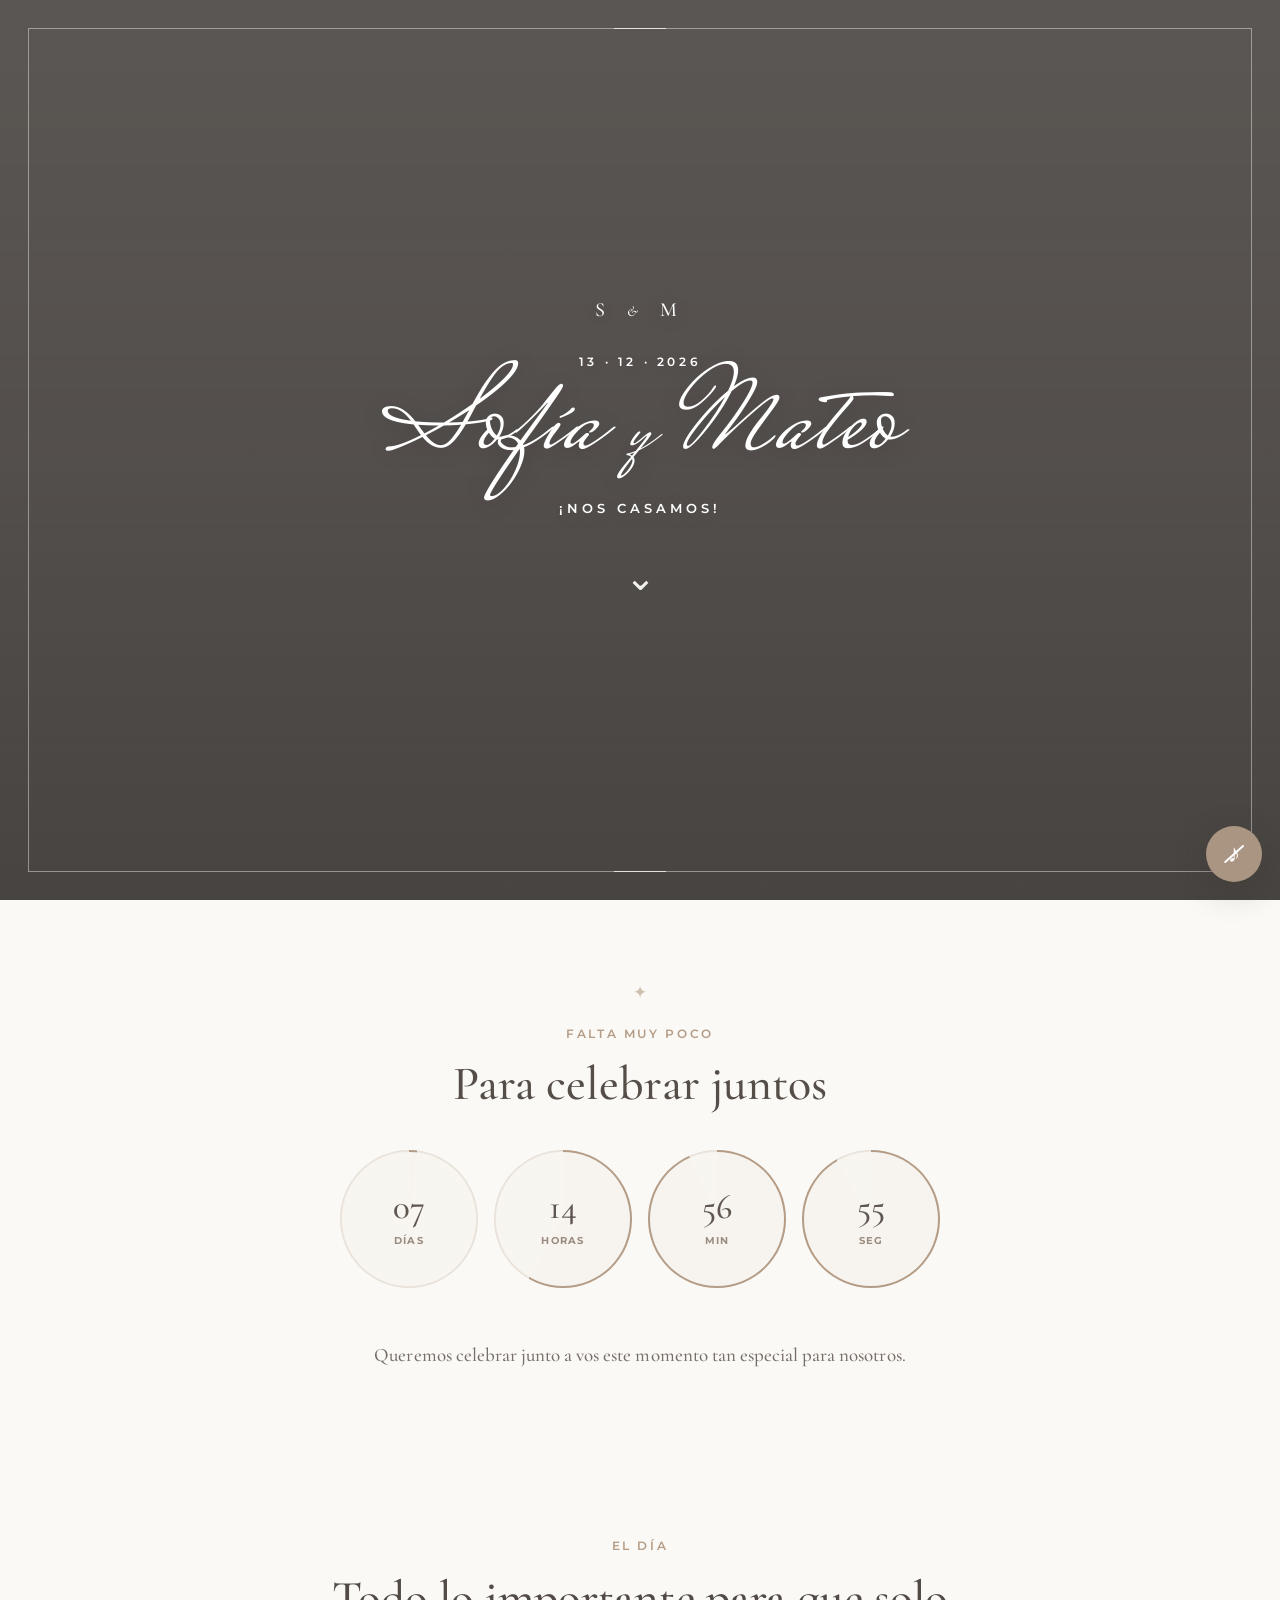
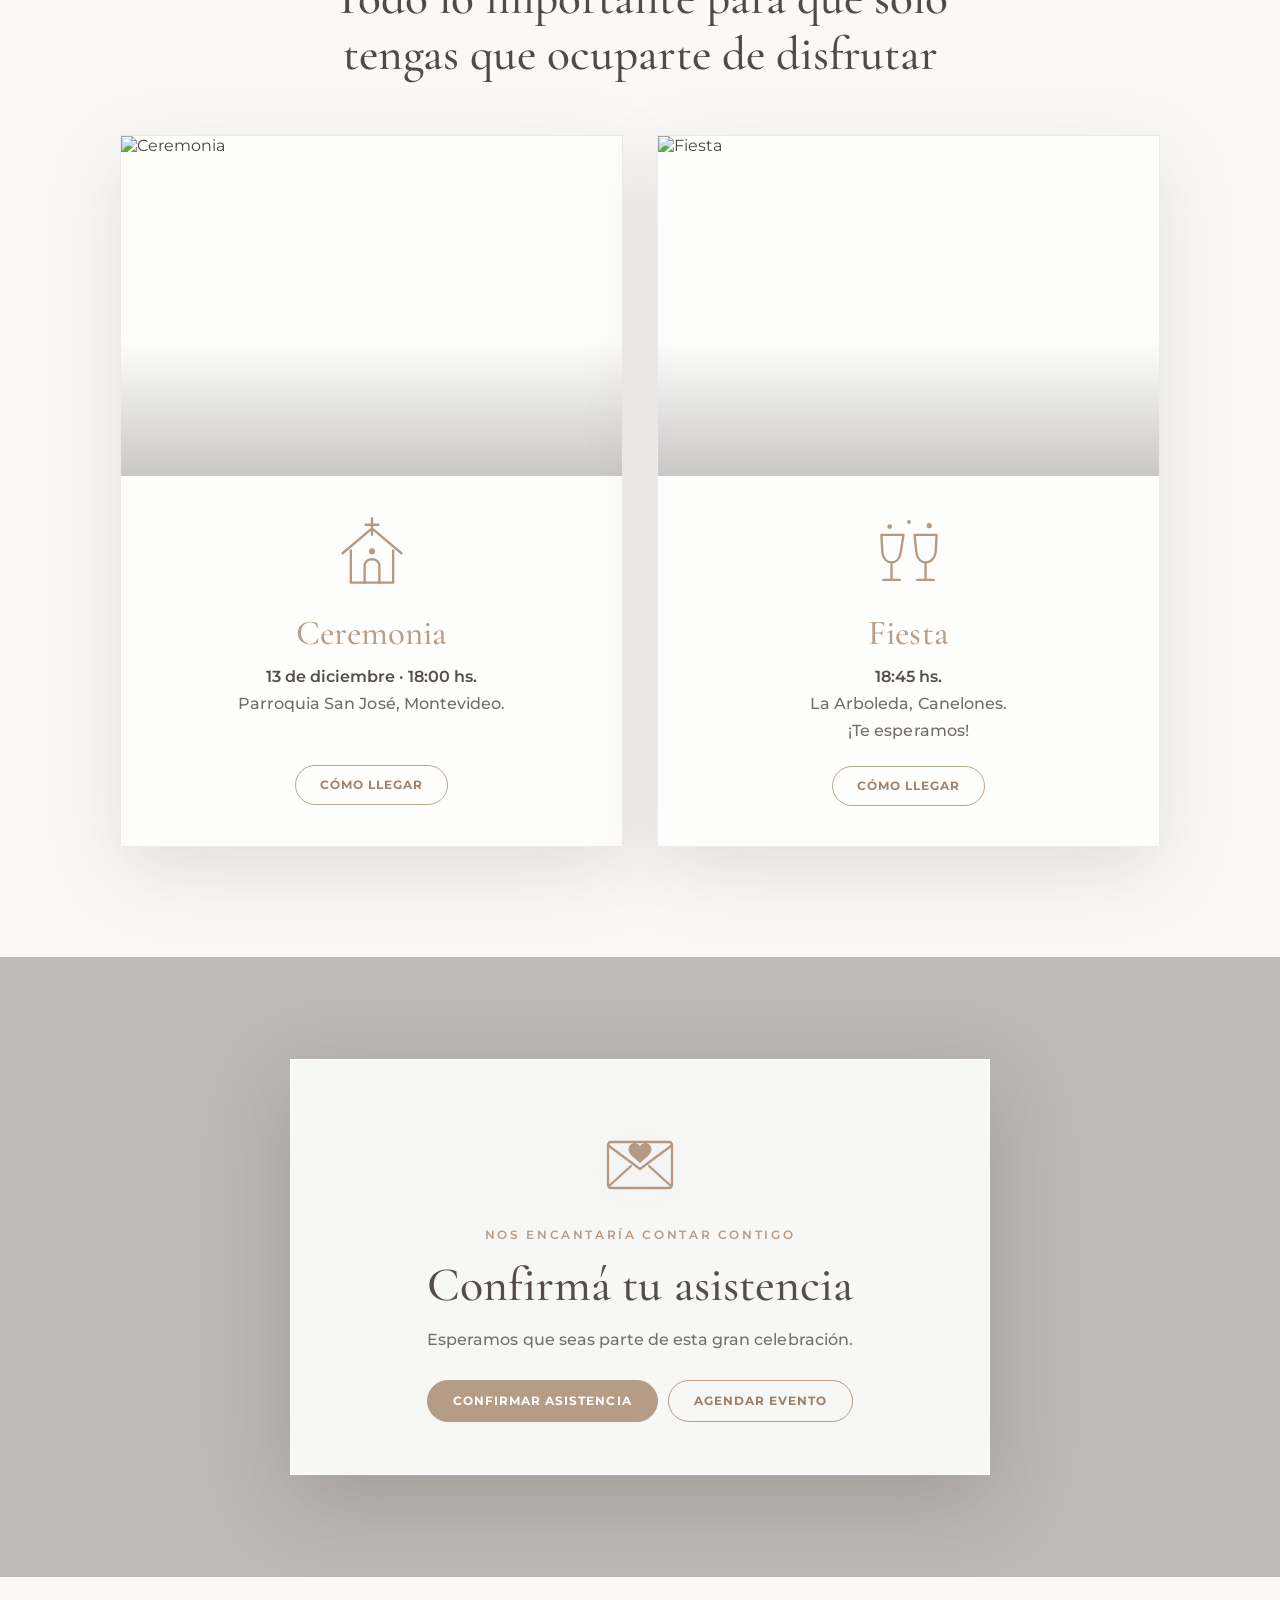
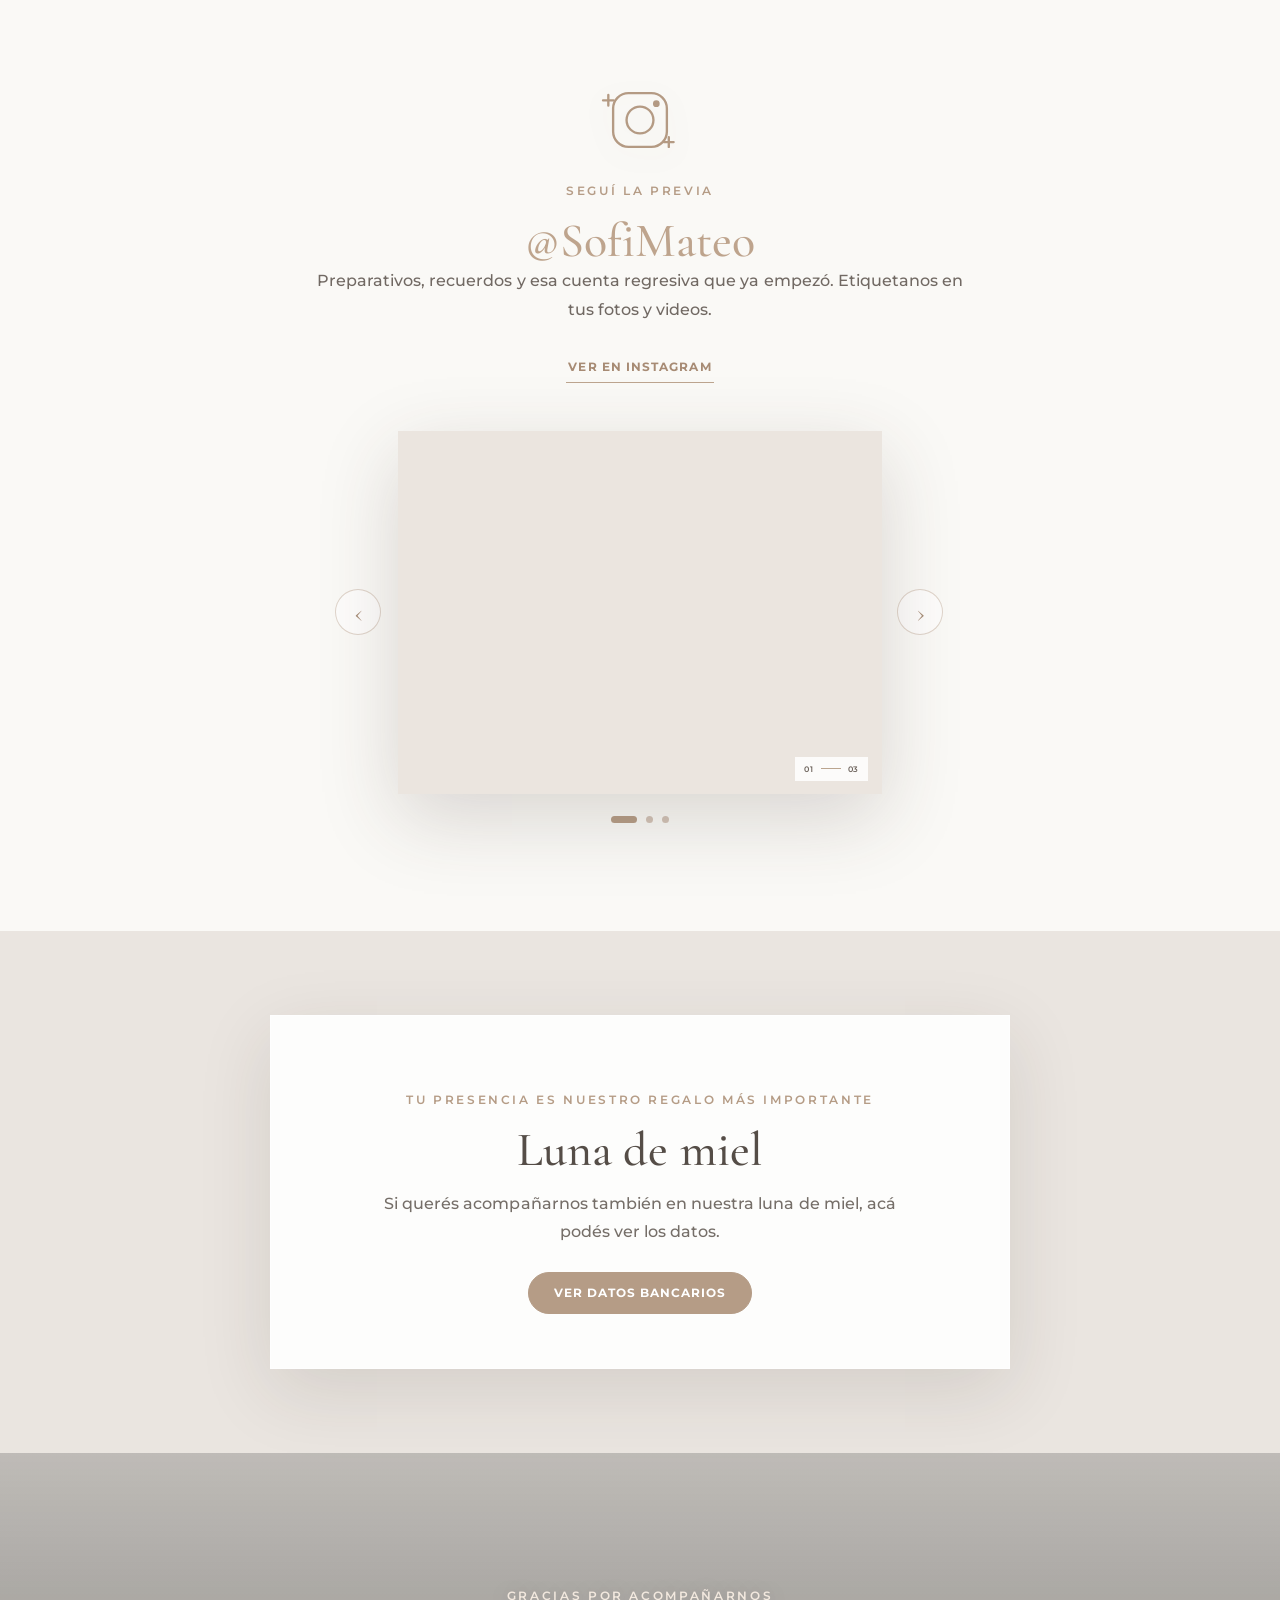
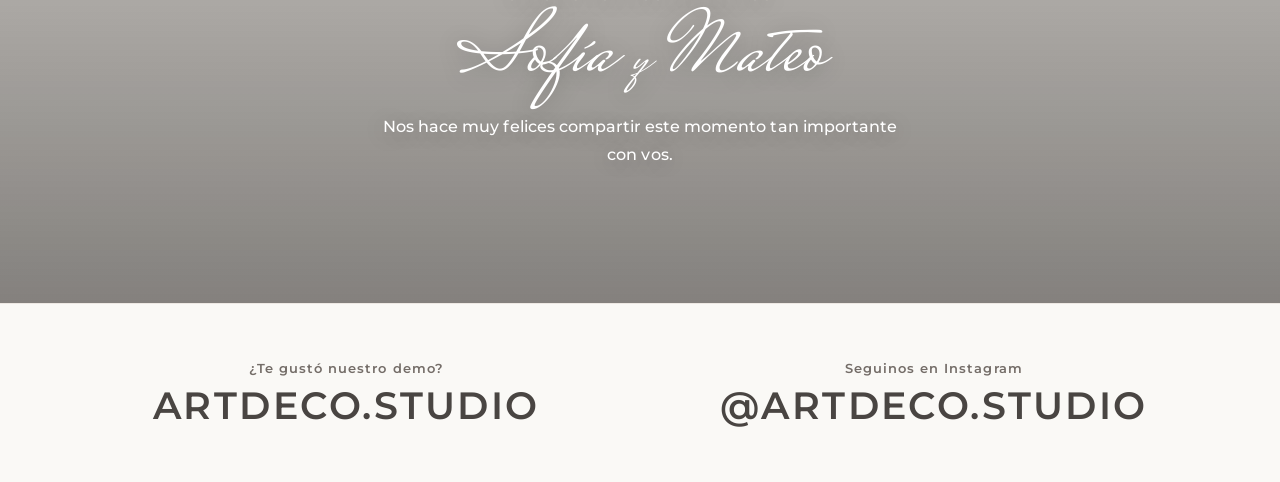
==== commit 8a7e958d: "Add files via upload" ====
--- a/index.html
+++ b/index.html
@@ -24,7 +24,7 @@
         <p class="eyebrow">13 · 12 · 2026</p>
         <h1>Sofía <span>y</span> Mateo</h1>
         <p class="hero-kicker">¡NOS CASAMOS!</p>
-        <button class="scroll-cue" type="button" data-scroll="#cuenta" aria-label="Ver invitación"><span></span></button>
+        <button class="scroll-cue" type="button" data-scroll="#cuenta" aria-label="Ver invitación"><span class="scroll-chevron">⌄</span></button>
       </div>
     </section>
 
@@ -46,18 +46,32 @@
       </div>
       <div class="venue-grid">
         <article class="venue-card reveal reveal-left">
-          <div class="venue-photo ceremony-photo"><span class="photo-number">01</span></div>
+          <div class="venue-photo ceremony-photo"><img src="https://images.unsplash.com/photo-1501183638710-841dd1904471?auto=format&fit=crop&w=1600&q=92" alt="Ceremonia" loading="lazy" decoding="async"></div>
           <div class="venue-body">
-            <img class="section-icon" src="assets/icon-church.svg" alt="">
+            <div class="feature-logo logo-ceremony" aria-hidden="true">
+              <svg viewBox="0 0 100 100" role="img">
+                <path class="logo-stroke chapel-roof" d="M18 47 50 20 82 47"/>
+                <path class="logo-stroke chapel-body" d="M27 44v35h46V44"/>
+                <path class="logo-stroke chapel-door" d="M42 79V61c0-10 16-10 16 0v18"/>
+                <path class="logo-stroke chapel-cross" d="M50 9v18M43 16h14"/>
+                <circle class="logo-fill chapel-bell" cx="50" cy="45" r="3.3"/>
+              </svg>
+            </div>
             <h3>Ceremonia</h3>
             <p><b>13 de diciembre · 18:00 hs.</b><br>Parroquia San José, Montevideo.</p>
             <button class="outline-btn" type="button" data-map="Parroquia San José, Montevideo, Uruguay">CÓMO LLEGAR</button>
           </div>
         </article>
         <article class="venue-card reveal reveal-right">
-          <div class="venue-photo party-photo"><span class="photo-number">02</span></div>
+          <div class="venue-photo party-photo"><img src="https://images.unsplash.com/photo-1519225421980-715cb0215aed?auto=format&fit=crop&w=1600&q=92" alt="Fiesta" loading="lazy" decoding="async"></div>
           <div class="venue-body">
-            <img class="section-icon" src="assets/icon-toast.svg" alt="">
+            <div class="feature-logo logo-party" aria-hidden="true">
+              <svg viewBox="0 0 100 100" role="img">
+                <g class="glass glass-left"><path class="logo-stroke" d="M20 27h24l-3 19c-1 7-5 11-10 11s-9-4-10-11zM31 57v19M22 76h18"/></g>
+                <g class="glass glass-right"><path class="logo-stroke" d="M56 27h24l-1 19c-1 7-6 11-11 11s-9-4-10-11zM68 57v19M59 76h18"/></g>
+                <circle class="logo-fill party-bubble b1" cx="29" cy="18" r="2.6"/><circle class="logo-fill party-bubble b2" cx="50" cy="13" r="2.1"/><circle class="logo-fill party-bubble b3" cx="72" cy="17" r="2.8"/>
+              </svg>
+            </div>
             <h3>Fiesta</h3>
             <p><b>18:45 hs.</b><br>La Arboleda, Canelones.<br>¡Te esperamos!</p>
             <button class="outline-btn" type="button" data-map="La Arboleda, Canelones, Uruguay">CÓMO LLEGAR</button>
@@ -70,7 +84,14 @@
       <div class="rsvp-photo" aria-hidden="true"></div>
       <div class="rsvp-shade" aria-hidden="true"></div>
       <div class="glass-card reveal reveal-scale">
-        <img class="section-icon large" src="assets/icon-envelope.svg" alt="">
+        <div class="feature-logo logo-rsvp" aria-hidden="true">
+          <svg viewBox="0 0 100 100" role="img">
+            <rect class="logo-stroke envelope-box" x="18" y="30" width="64" height="46" rx="3"/>
+            <path class="logo-stroke envelope-fold" d="M19 34 50 57 81 34"/>
+            <path class="logo-stroke envelope-bottom" d="M19 74 41 54M81 74 59 54"/>
+            <path class="logo-fill rsvp-heart" d="M50 34c-6-8-17 1-8 10l8 7 8-7c9-9-2-18-8-10z"/>
+          </svg>
+        </div>
         <p class="section-kicker">NOS ENCANTARÍA CONTAR CONTIGO</p>
         <h2>Confirmá tu asistencia</h2>
         <p>Esperamos que seas parte de esta gran celebración.</p>
@@ -83,7 +104,14 @@
 
     <section class="instagram paper">
       <div class="reveal reveal-up">
-        <img class="section-icon large" src="assets/icon-instagram.svg" alt="">
+        <div class="feature-logo logo-instagram" aria-hidden="true">
+          <svg viewBox="0 0 100 100" role="img">
+            <rect class="logo-stroke insta-frame" x="22" y="22" width="56" height="56" rx="16"/>
+            <circle class="logo-stroke insta-lens" cx="50" cy="50" r="14"/>
+            <circle class="logo-fill insta-dot" cx="67" cy="33" r="3.5"/>
+            <path class="logo-stroke insta-spark" d="M17 24v11M11.5 29.5h11M80 68v10M75 73h10"/>
+          </svg>
+        </div>
         <p class="section-kicker">SEGUÍ LA PREVIA</p>
         <h2>@SofiMateo</h2>
         <p class="section-copy">Preparativos, recuerdos y esa cuenta regresiva que ya empezó. Etiquetanos en tus fotos y videos.</p>
@@ -114,16 +142,6 @@
       </div>
     </section>
 
-    <section class="song-section paper">
-      <div class="reveal reveal-up">
-        <img class="section-icon large" src="assets/icon-music.svg" alt="">
-        <p class="section-kicker">LA BANDA SONORA TAMBIÉN ES TUYA</p>
-        <h2>¿Qué canciones no pueden faltar?</h2>
-        <p class="section-copy">Sumá esa canción que te haría levantarte de la mesa y salir directo a la pista.</p>
-        <button class="outline-btn" type="button" data-song>SUGERIR CANCIÓN</button>
-      </div>
-    </section>
-
     <section class="closing">
       <div class="closing-photo" aria-hidden="true"></div>
       <div class="closing-shade" aria-hidden="true"></div>
@@ -136,11 +154,11 @@
 
     <footer class="brand-footer paper">
       <div>
-        <span>¿TE GUSTÓ NUESTRO DEMO?</span>
+        <span>¿Te gustó nuestro demo?</span>
         <strong>ARTDECO.STUDIO</strong>
       </div>
       <div>
-        <span>SEGUINOS EN INSTAGRAM</span>
+        <span>Seguinos en Instagram</span>
         <strong>@ARTDECO.STUDIO</strong>
       </div>
     </footer>
--- a/style.css
+++ b/style.css
@@ -203,3 +203,98 @@
   .modal-card{padding:40px 24px}.lightbox{padding:18px}.lightbox-nav{width:40px;height:60px}.lightbox-prev{left:5px}.lightbox-next{right:5px}.lightbox-close{right:9px;top:9px}
 }
 @media(prefers-reduced-motion:reduce){*{animation:none!important;transition:none!important;scroll-behavior:auto!important}.reveal{opacity:1!important;transform:none!important}}
+
+
+/* =========================================================
+   V2 · LEGIBILIDAD, LOGOS PROPIOS Y FOTOGRAFÍA EN MOVIMIENTO
+   ========================================================= */
+body{font-size:16px;font-weight:400;letter-spacing:.002em}
+.section-kicker{font-size:12px;font-weight:600;line-height:1.5;letter-spacing:.22em;margin-bottom:16px}
+.section-copy{max-width:650px;font-size:16px;line-height:1.8;font-weight:500;color:#716963}
+.hero .eyebrow{font-size:12px;font-weight:600;letter-spacing:.30em}
+.hero-kicker{font-size:13px;font-weight:600;letter-spacing:.31em}
+.hero-monogram{font-size:20px;font-weight:500}
+.count-section h2,.instagram h2,.gift-card h2,.glass-card h2{font-weight:500}
+.section-heading h2{font-weight:500;font-size:clamp(34px,3.7vw,49px);line-height:1.18}
+.intro-copy{font-size:19px;line-height:1.7;font-weight:500;max-width:640px}
+.ring b{font-size:35px;font-weight:500}.ring span{font-size:10px;font-weight:700}
+.venue-body h3{font-size:35px;font-weight:500}.venue-body p{font-size:15.5px;line-height:1.75;font-weight:500}.venue-body p b{font-weight:600}
+.glass-card p:not(.section-kicker),.gift-card p:not(.section-kicker),.closing p:not(.section-kicker){font-size:16px;line-height:1.75;font-weight:500}
+.outline-btn,.solid-btn,.ghost-btn,.text-btn{font-size:11.5px;font-weight:700;letter-spacing:.09em}
+.text-btn{font-size:12px}
+
+/* Inicio sin el punto móvil: flecha simple y legible. */
+.scroll-cue{width:50px;height:42px;margin-top:42px;border:0;background:transparent;border-radius:0;color:#fff;display:inline-grid;place-items:center}
+.scroll-cue .scroll-chevron{position:static;width:auto;height:auto;background:none;border-radius:0;transform:none;animation:cueFloat 2.2s ease-in-out infinite;font:400 37px/1 "Cormorant Garamond",serif;opacity:.92}
+@keyframes cueFloat{0%,100%{transform:translateY(0);opacity:.70}50%{transform:translateY(5px);opacity:1}}
+
+/* Logos propios del modelo beige. */
+.feature-logo{width:92px;height:92px;margin:0 auto 14px;color:#b49a83;display:grid;place-items:center;filter:drop-shadow(0 7px 15px rgba(88,67,50,.07));transform-origin:center}
+.feature-logo svg{width:100%;height:100%;overflow:visible}
+.logo-stroke{fill:none;stroke:currentColor;stroke-width:2.35;stroke-linecap:round;stroke-linejoin:round;vector-effect:non-scaling-stroke}
+.logo-fill{fill:currentColor}
+.logo-ceremony{animation:chapelFloat 4s ease-in-out infinite}
+.logo-ceremony .chapel-cross{animation:crossGlow 2.1s ease-in-out infinite;transform-origin:50px 16px}
+.logo-ceremony .chapel-bell{animation:bellPulse 1.8s ease-in-out infinite;transform-origin:center}
+@keyframes chapelFloat{0%,100%{transform:translateY(0)}50%{transform:translateY(-5px)}}
+@keyframes crossGlow{0%,100%{opacity:.62;transform:scale(.94)}50%{opacity:1;transform:scale(1.07)}}
+@keyframes bellPulse{0%,100%{transform:scale(.85);opacity:.65}50%{transform:scale(1.2);opacity:1}}
+.logo-party .glass{transform-box:fill-box;transform-origin:bottom center}
+.logo-party .glass-left{animation:glassLeft 2.65s ease-in-out infinite}
+.logo-party .glass-right{animation:glassRight 2.65s ease-in-out infinite}
+.logo-party .party-bubble{transform-box:fill-box;transform-origin:center;animation:bubbleRise 2.3s ease-in-out infinite}
+.logo-party .b2{animation-delay:.5s}.logo-party .b3{animation-delay:1s}
+@keyframes glassLeft{0%,100%{transform:rotate(0)}45%{transform:rotate(5deg) translate(2px,-1px)}55%{transform:rotate(7deg) translate(3px,-2px)}}
+@keyframes glassRight{0%,100%{transform:rotate(0)}45%{transform:rotate(-5deg) translate(-2px,-1px)}55%{transform:rotate(-7deg) translate(-3px,-2px)}}
+@keyframes bubbleRise{0%{transform:translateY(4px) scale(.72);opacity:.15}45%{opacity:1}100%{transform:translateY(-8px) scale(1.05);opacity:.10}}
+.logo-rsvp{width:100px;height:100px;animation:envelopeFloat 4.1s ease-in-out infinite}
+.logo-rsvp .envelope-fold{transform-box:fill-box;transform-origin:top center;animation:flapBreathe 2.8s ease-in-out infinite}
+.logo-rsvp .rsvp-heart{transform-box:fill-box;transform-origin:center;animation:heartBeat 1.7s ease-in-out infinite}
+@keyframes envelopeFloat{0%,100%{transform:translateY(0)}50%{transform:translateY(-4px)}}
+@keyframes flapBreathe{0%,100%{transform:translateY(0) scaleY(1)}50%{transform:translateY(-2px) scaleY(.88)}}
+@keyframes heartBeat{0%,100%{transform:scale(.88);opacity:.72}45%{transform:scale(1.16);opacity:1}60%{transform:scale(1.02)}}
+.logo-instagram{width:96px;height:96px;animation:cameraFloat 4.4s ease-in-out infinite}
+.logo-instagram .insta-lens{transform-box:fill-box;transform-origin:center;animation:lensPulse 2.3s ease-in-out infinite}
+.logo-instagram .insta-spark{transform-box:fill-box;transform-origin:center;animation:sparkTurn 3.8s linear infinite}
+@keyframes cameraFloat{0%,100%{transform:translateY(0) rotate(0)}50%{transform:translateY(-4px) rotate(1deg)}}
+@keyframes lensPulse{0%,100%{transform:scale(.92);opacity:.7}50%{transform:scale(1.08);opacity:1}}
+@keyframes sparkTurn{to{transform:rotate(360deg)}}
+
+/* Fotos: más resolución visual y movimiento autónomo suave. */
+.venue-photo{background:none!important;height:340px}
+.venue-photo img{width:100%;height:100%;object-fit:cover;display:block;will-change:transform;filter:saturate(.94) contrast(1.02)}
+.venue-card:nth-child(1) .venue-photo img{animation:venuePanA 12s ease-in-out infinite alternate}
+.venue-card:nth-child(2) .venue-photo img{animation:venuePanB 13.5s ease-in-out infinite alternate}
+@keyframes venuePanA{from{transform:scale(1.035) translate3d(-.8%,0,0)}to{transform:scale(1.095) translate3d(1.7%,-1.2%,0)}}
+@keyframes venuePanB{from{transform:scale(1.045) translate3d(1.4%,.4%,0)}to{transform:scale(1.105) translate3d(-1.8%,-1%,0)}}
+.rsvp-photo{animation:rsvpPhotoMove 16s ease-in-out infinite alternate}
+.closing-photo{animation:closingPhotoMove 17s ease-in-out infinite alternate}
+@keyframes rsvpPhotoMove{from{transform:scale(1.07) translate3d(-1%,0,0)}to{transform:scale(1.13) translate3d(1.5%,-1.2%,0)}}
+@keyframes closingPhotoMove{from{transform:scale(1.06) translate3d(0,0,0)}to{transform:scale(1.12) translate3d(-1.4%,-1%,0)}}
+.carousel-image{animation:photoReveal .55s ease,carouselKenBurns 5.25s ease-in-out both;will-change:transform}
+@keyframes photoReveal{from{opacity:.25}to{opacity:1}}
+@keyframes carouselKenBurns{from{transform:scale(1.02) translate3d(0,0,0)}to{transform:scale(1.095) translate3d(-1.1%,-.8%,0)}}
+.carousel-stage{box-shadow:0 24px 75px rgba(65,52,43,.18)}
+
+/* Cierre de marca: escala y jerarquía coherentes. */
+.brand-footer{padding:56px max(7vw,28px);gap:74px}
+.brand-footer div{gap:9px;align-items:center}
+.brand-footer span{font-size:13px;font-weight:600;letter-spacing:.08em;text-transform:none;color:#746d68}
+.brand-footer strong{font:600 clamp(27px,3vw,38px)/1.1 "Montserrat",sans-serif;letter-spacing:.065em;color:#494542}
+
+@media(max-width:760px){
+  body{font-size:16px}
+  .section-kicker{font-size:11px;line-height:1.55;letter-spacing:.18em}
+  .hero .eyebrow{font-size:11px}.hero-kicker{font-size:11px;line-height:1.5}.hero-monogram{font-size:18px}
+  .intro-copy{font-size:18px;max-width:360px}.ring b{font-size:24px}.ring span{font-size:8px}
+  .section-heading h2{font-size:33px;line-height:1.2}
+  .venue-photo{height:285px}.venue-body h3{font-size:34px}.venue-body p{font-size:14px;line-height:1.75}
+  .feature-logo{width:84px;height:84px}.logo-rsvp{width:90px;height:90px}.logo-instagram{width:88px;height:88px}
+  .glass-card p:not(.section-kicker),.gift-card p:not(.section-kicker),.closing p:not(.section-kicker),.section-copy{font-size:14.5px;line-height:1.75}
+  .outline-btn,.solid-btn,.ghost-btn,.text-btn{font-size:11px}
+  .brand-footer{gap:34px;padding:44px 24px}.brand-footer span{font-size:12.5px}.brand-footer strong{font-size:27px}
+}
+
+@media(prefers-reduced-motion:reduce){
+  .logo-ceremony,.logo-party .glass,.logo-party .party-bubble,.logo-rsvp,.logo-rsvp .envelope-fold,.logo-rsvp .rsvp-heart,.logo-instagram,.logo-instagram .insta-lens,.logo-instagram .insta-spark,.venue-photo img,.rsvp-photo,.closing-photo,.carousel-image,.scroll-cue .scroll-chevron{animation:none!important}
+}
